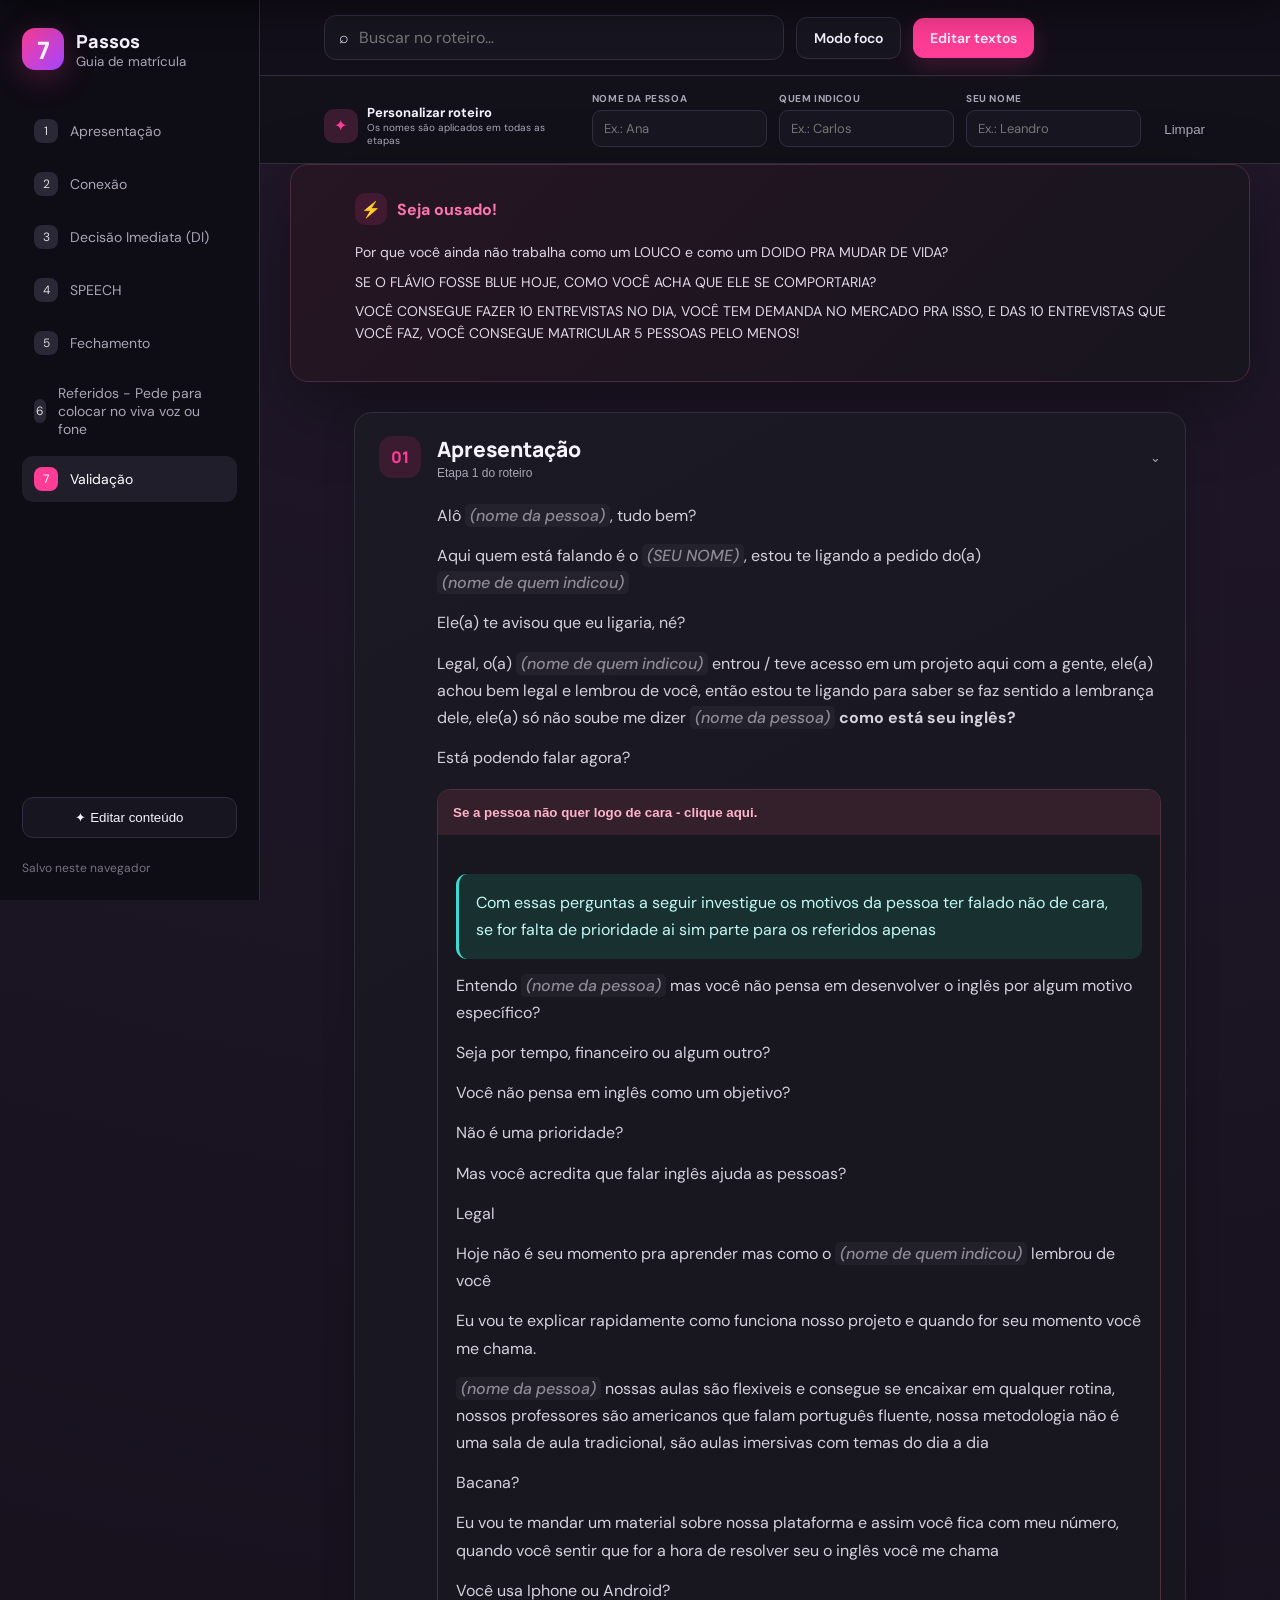
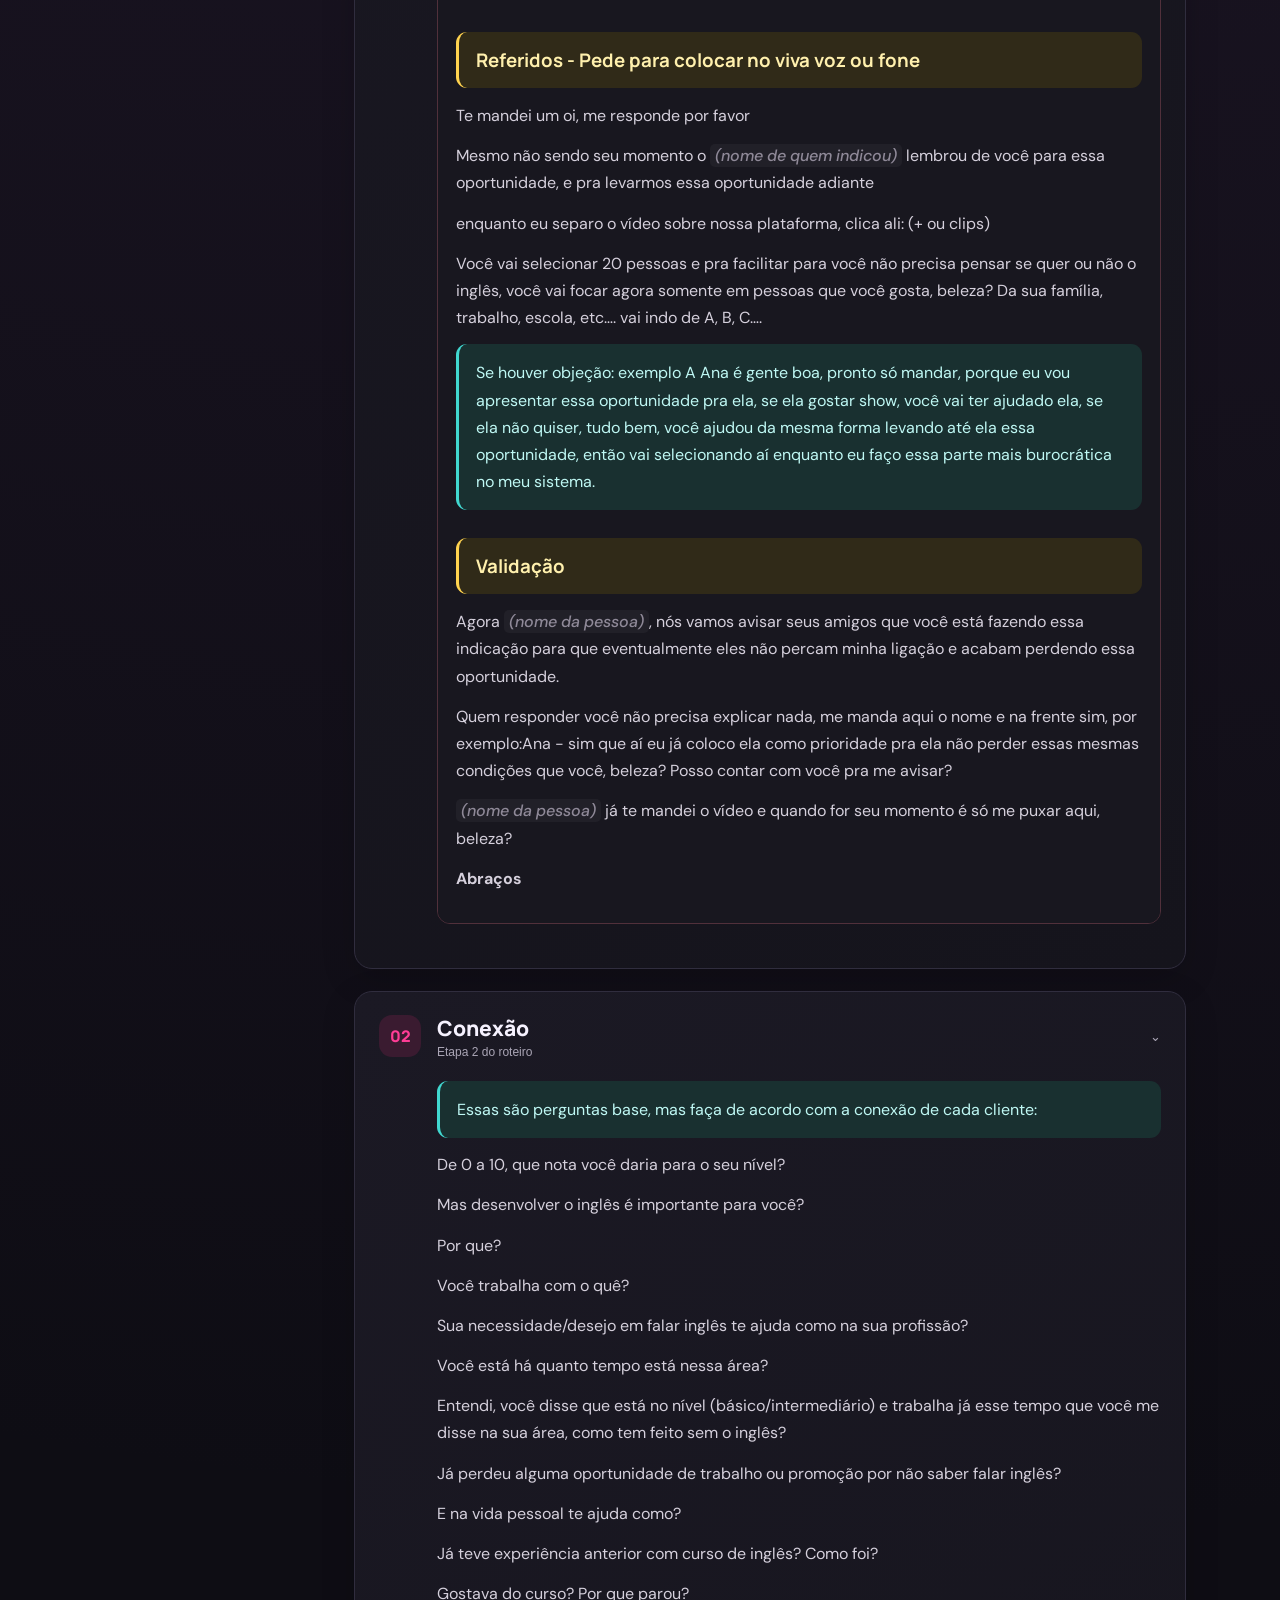
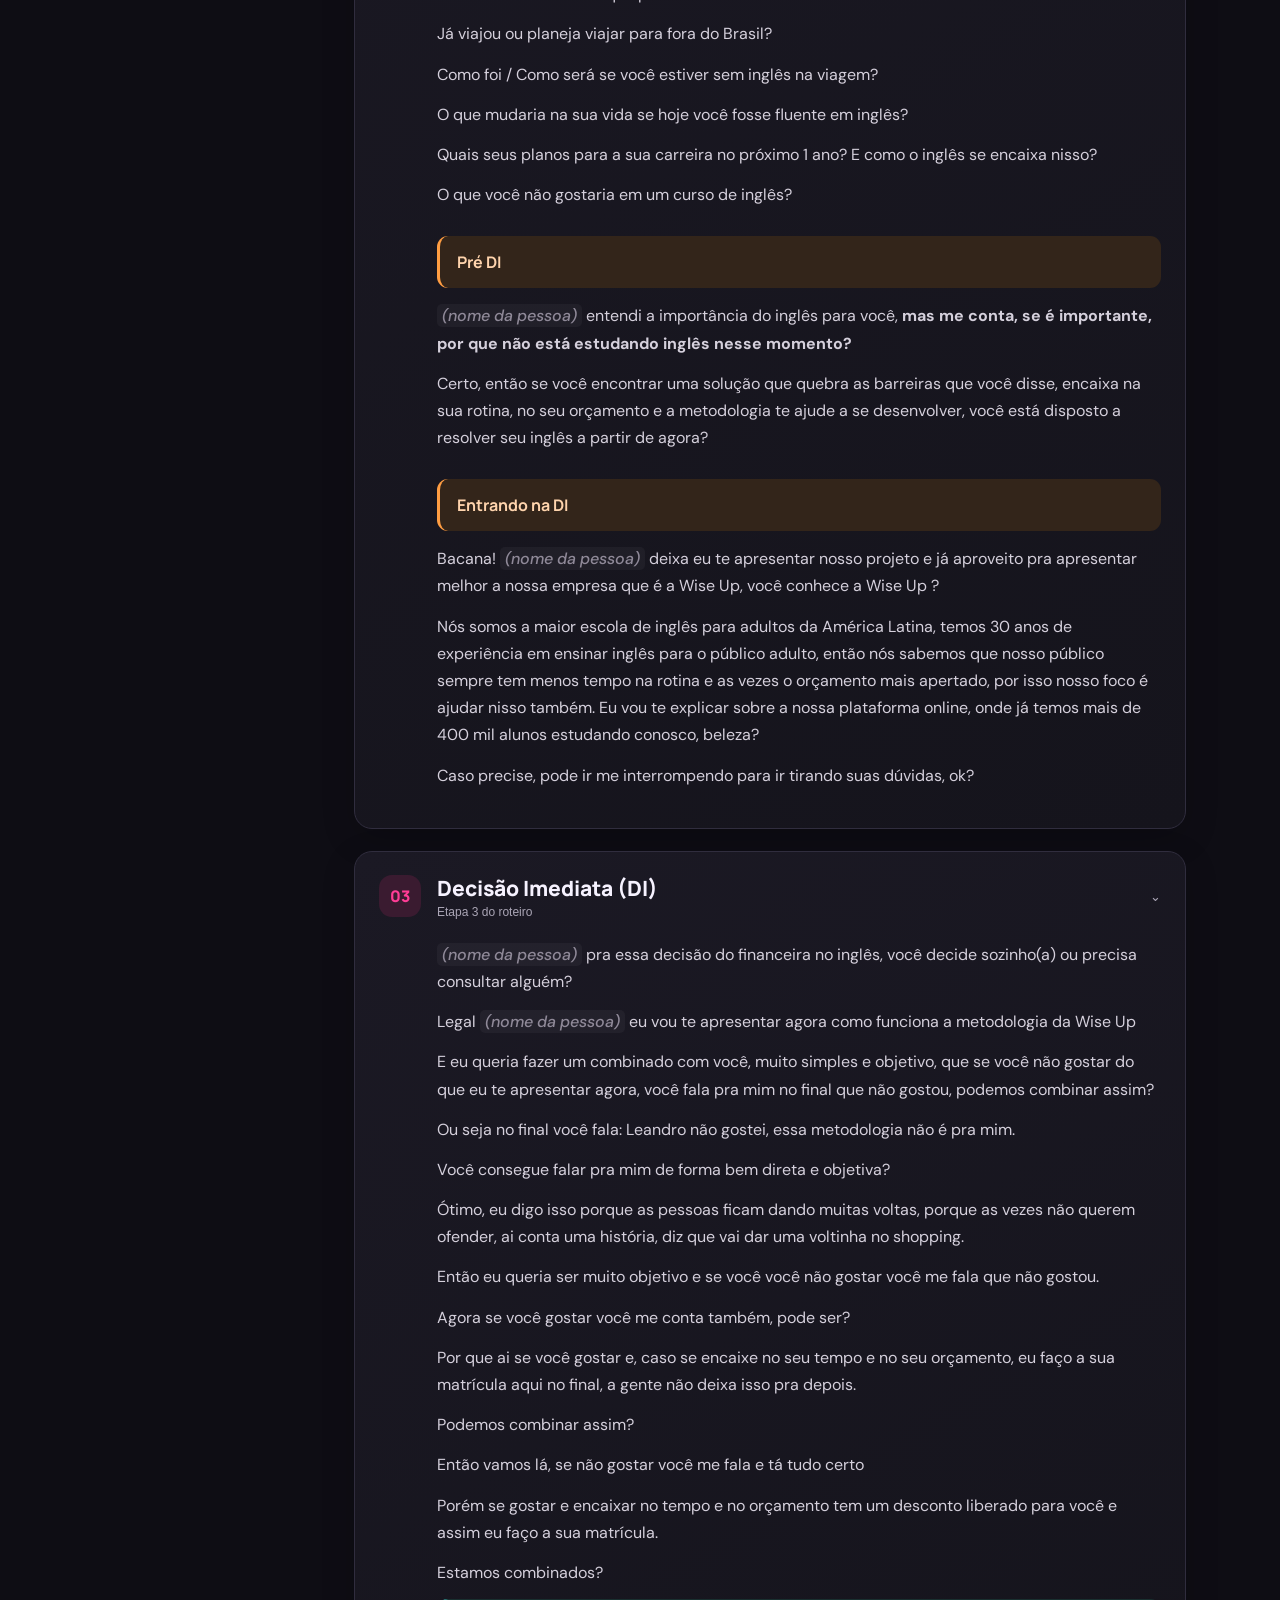
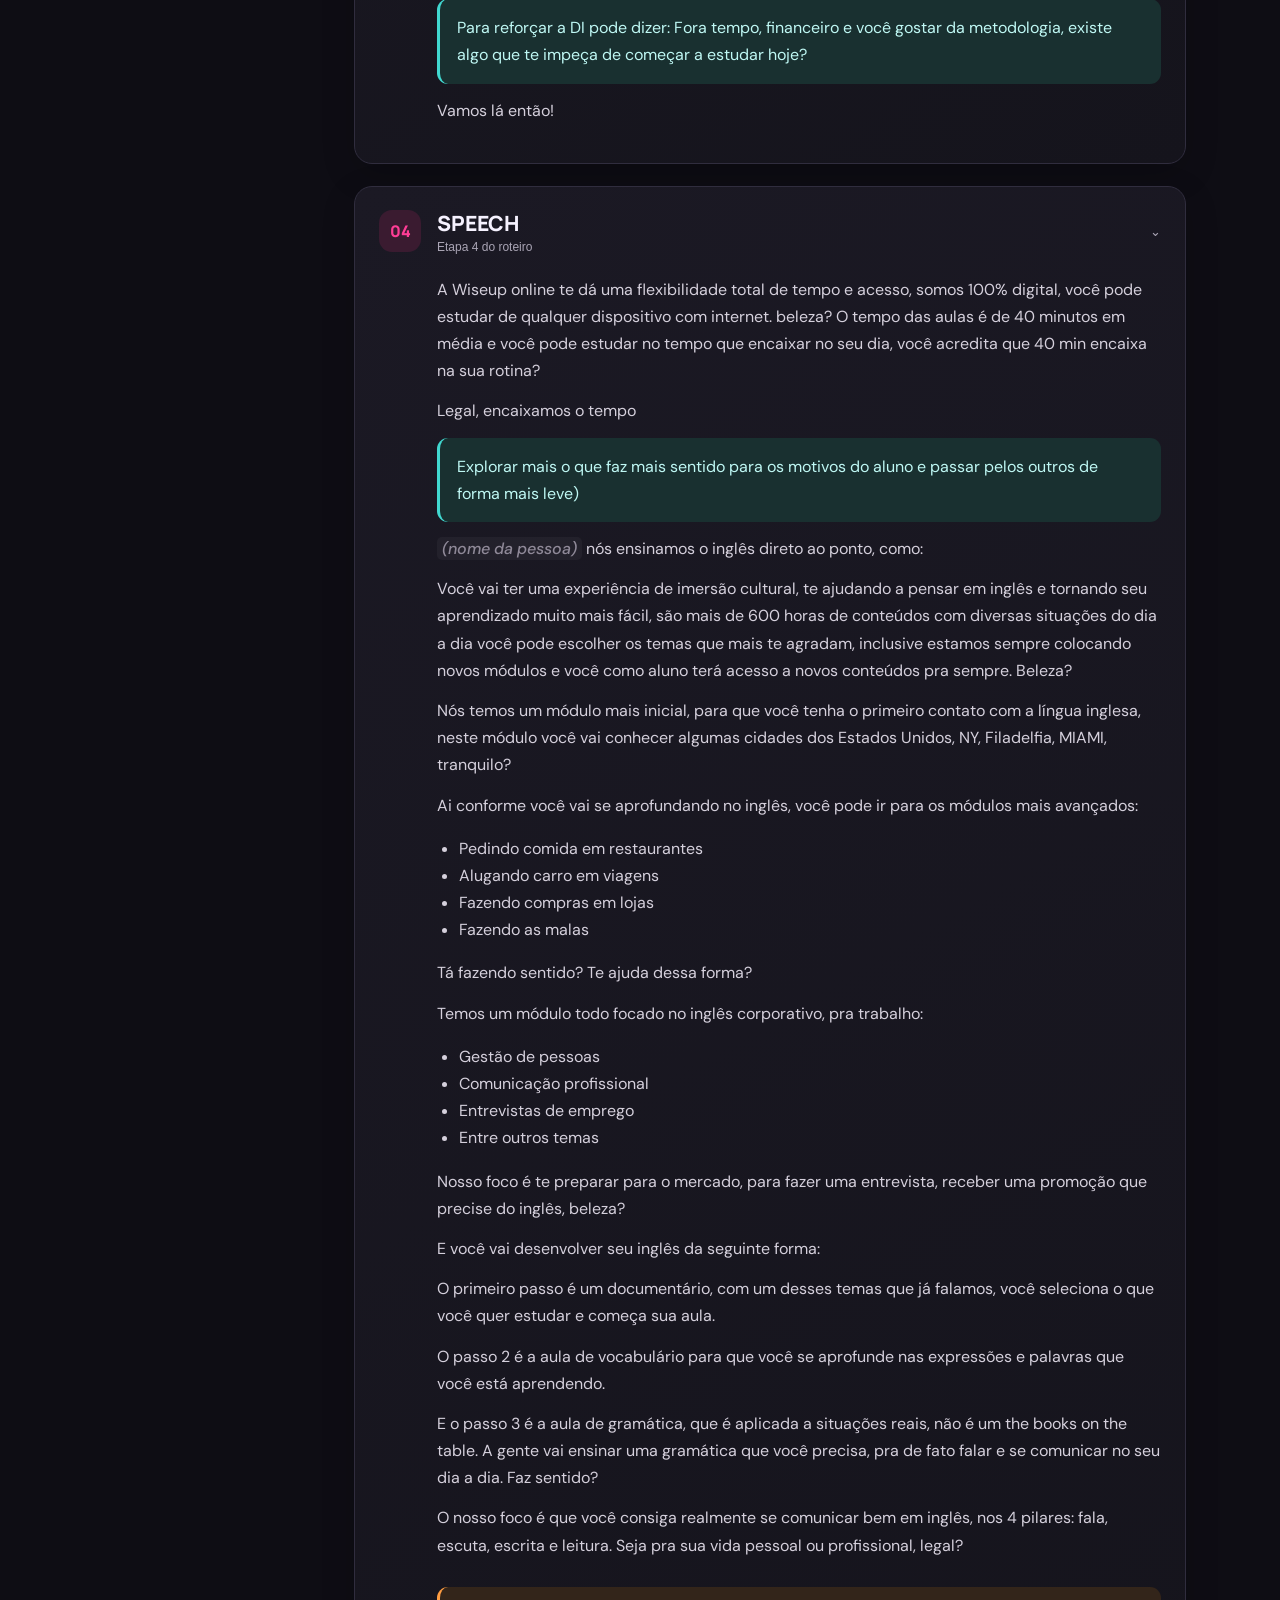
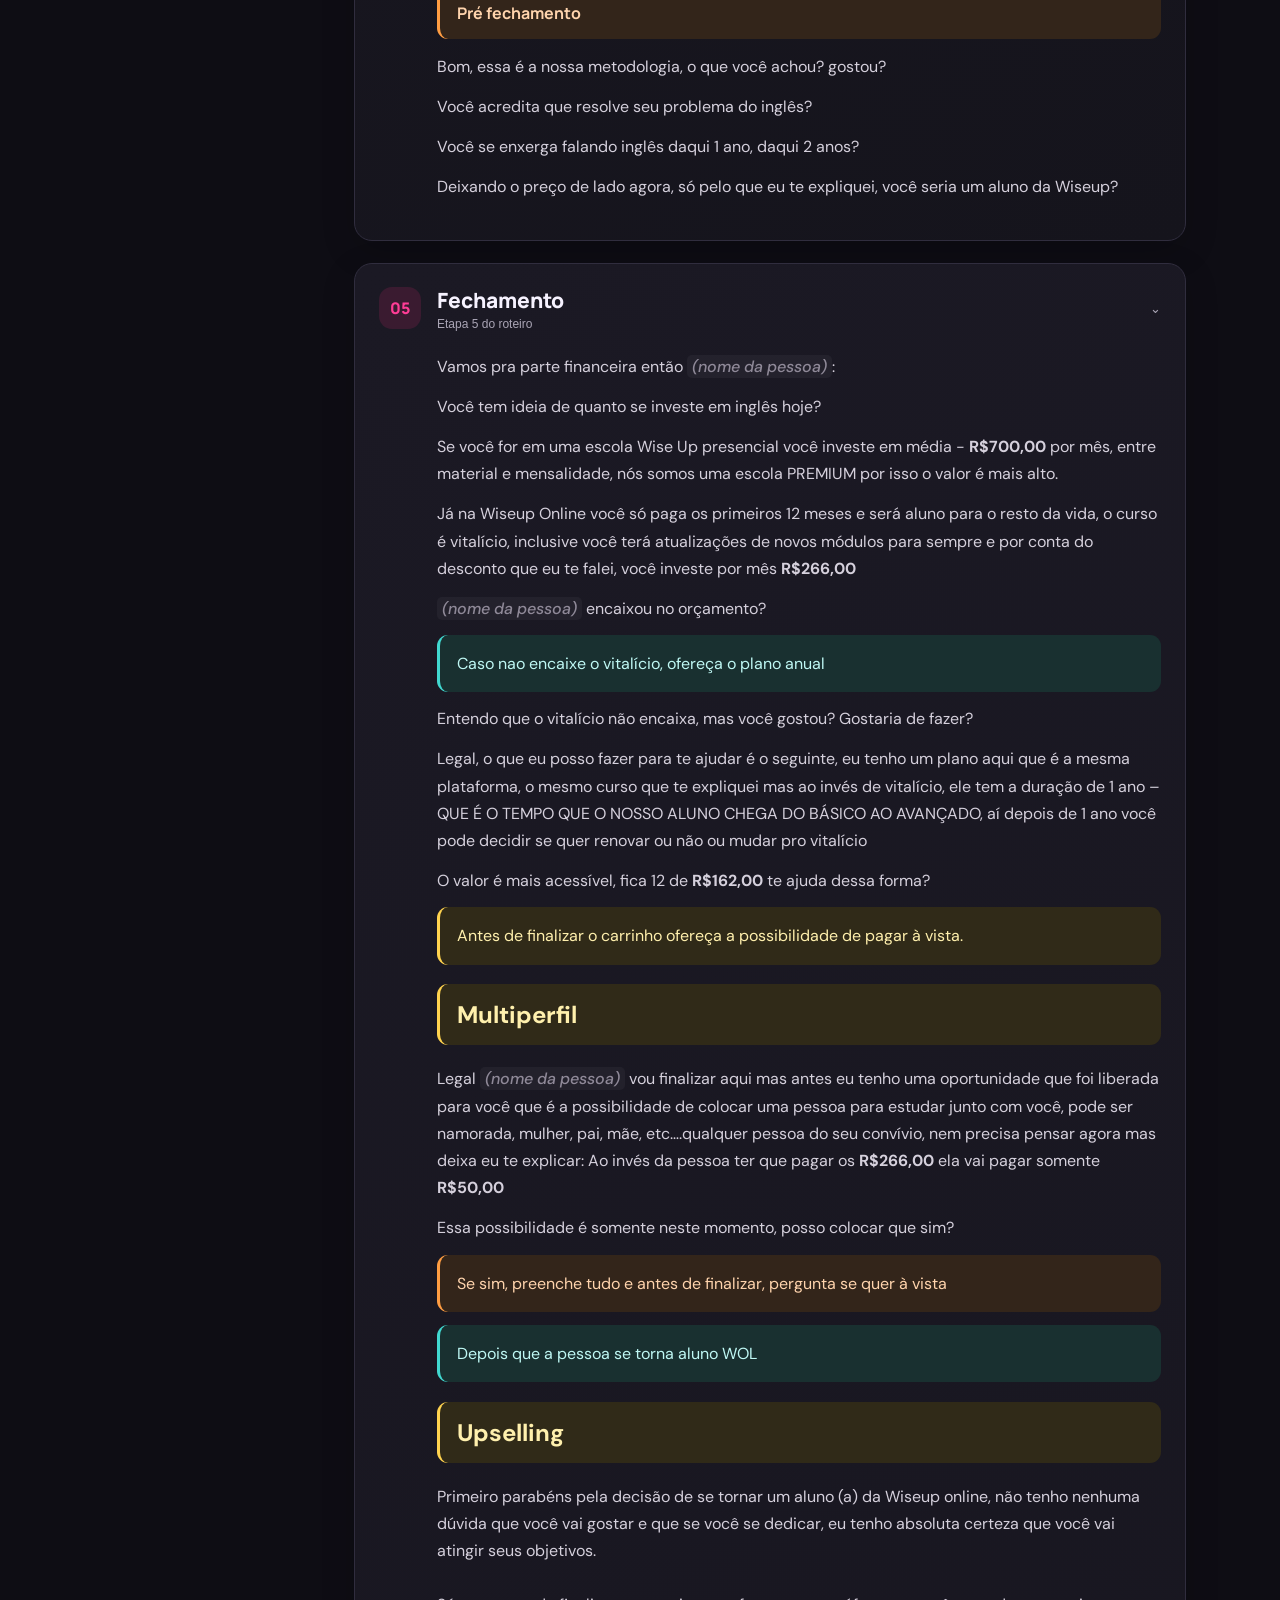
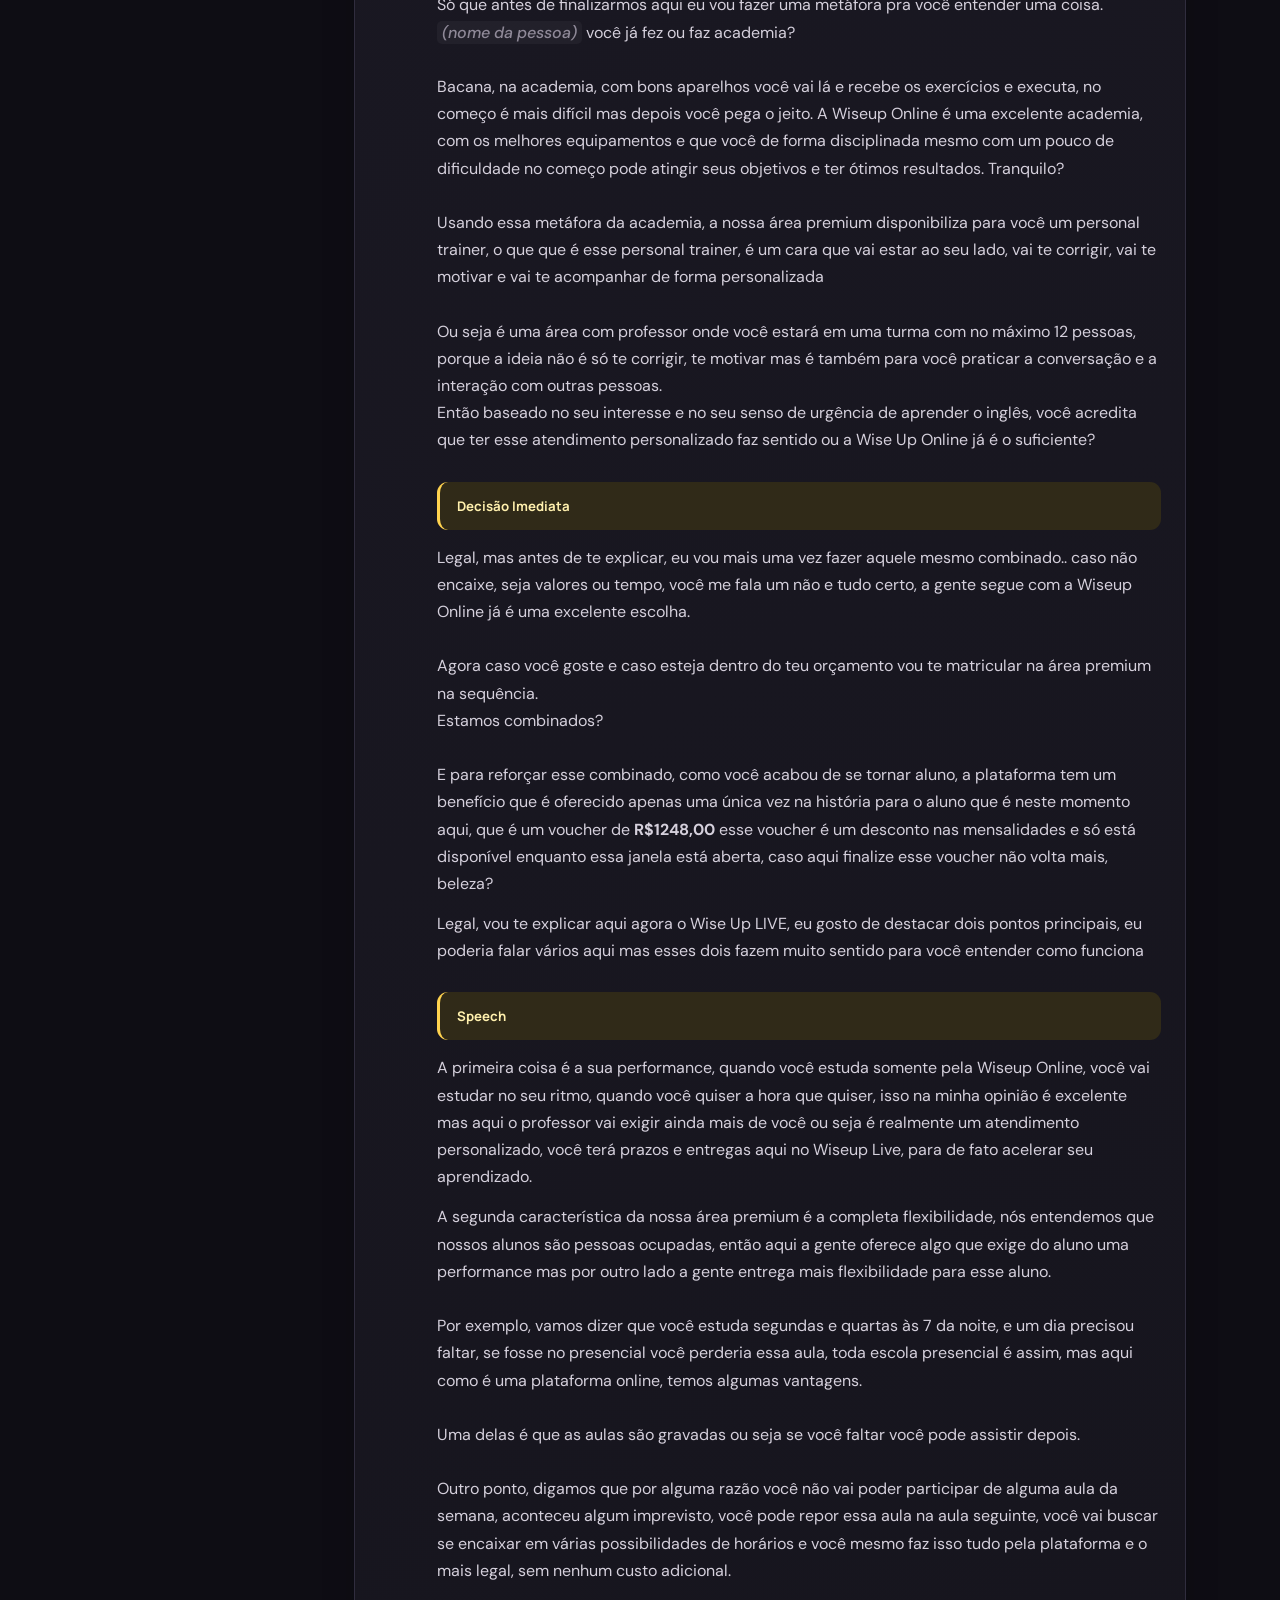
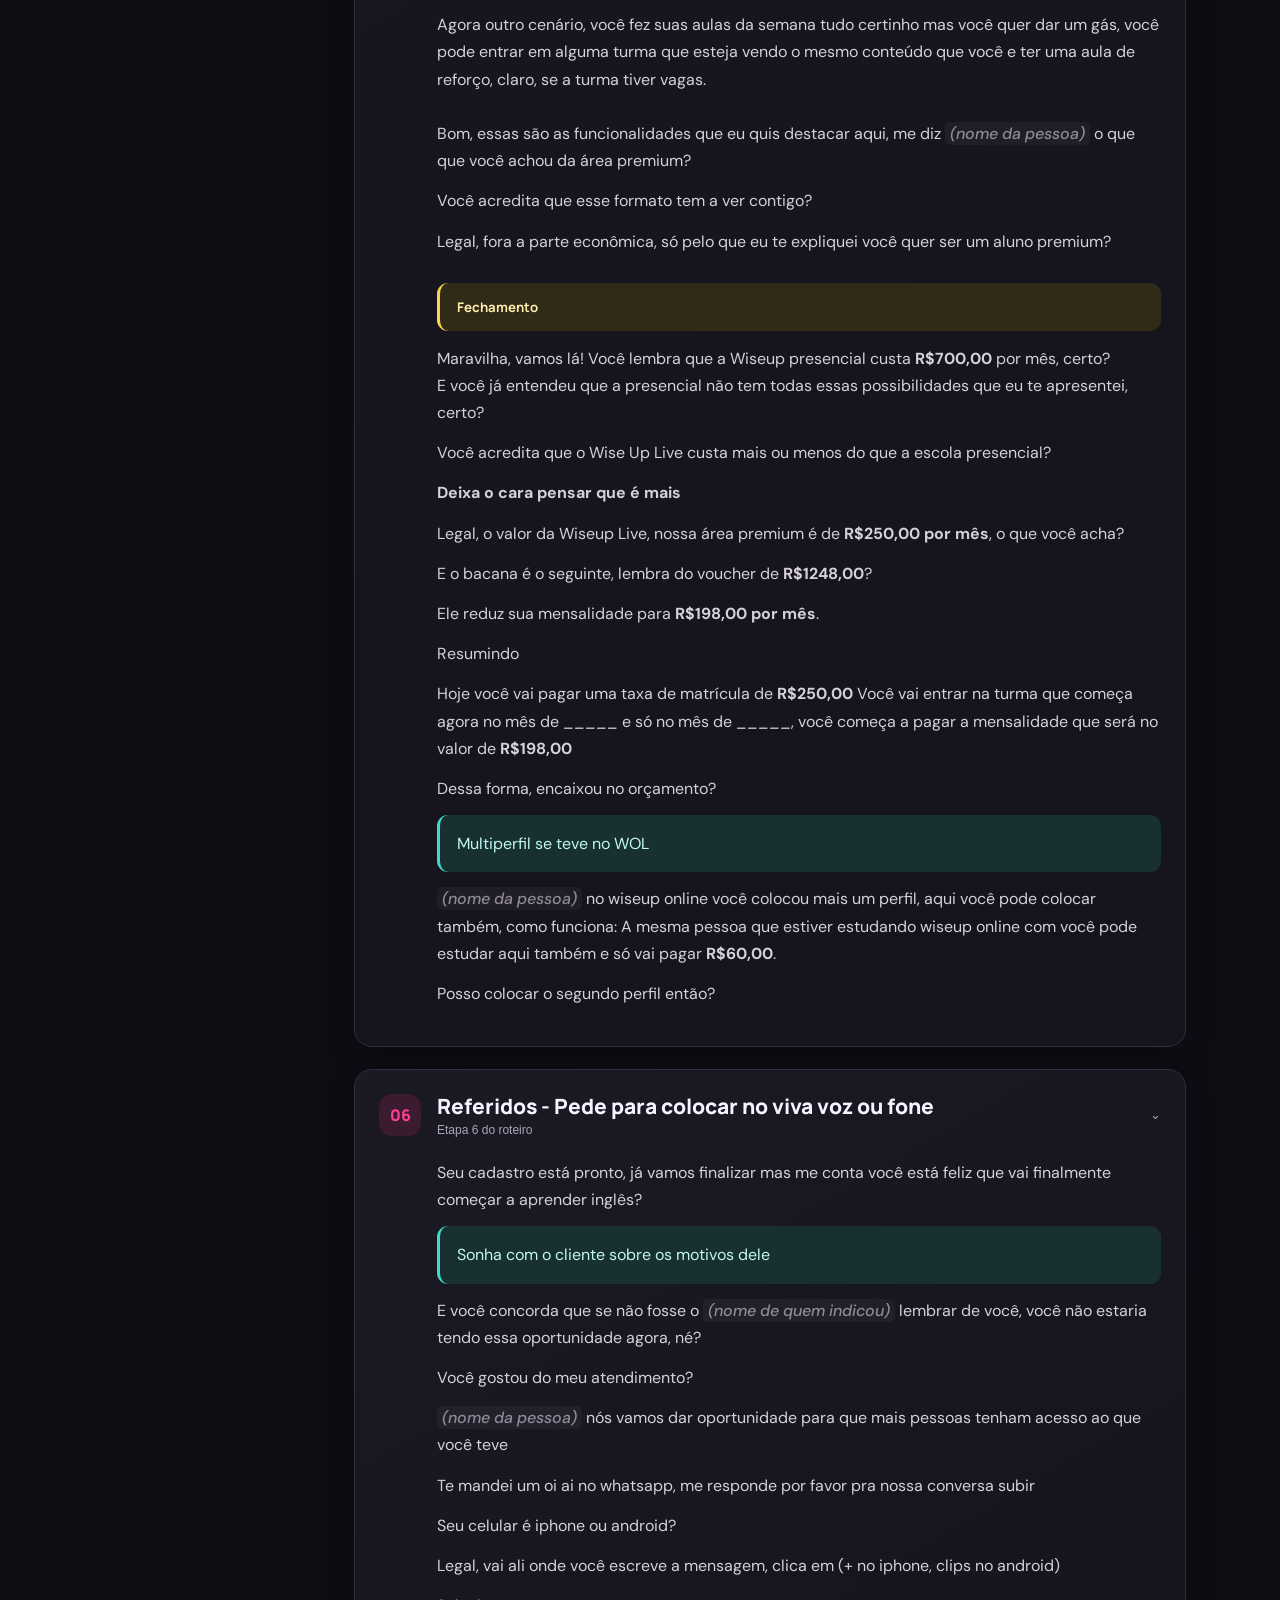
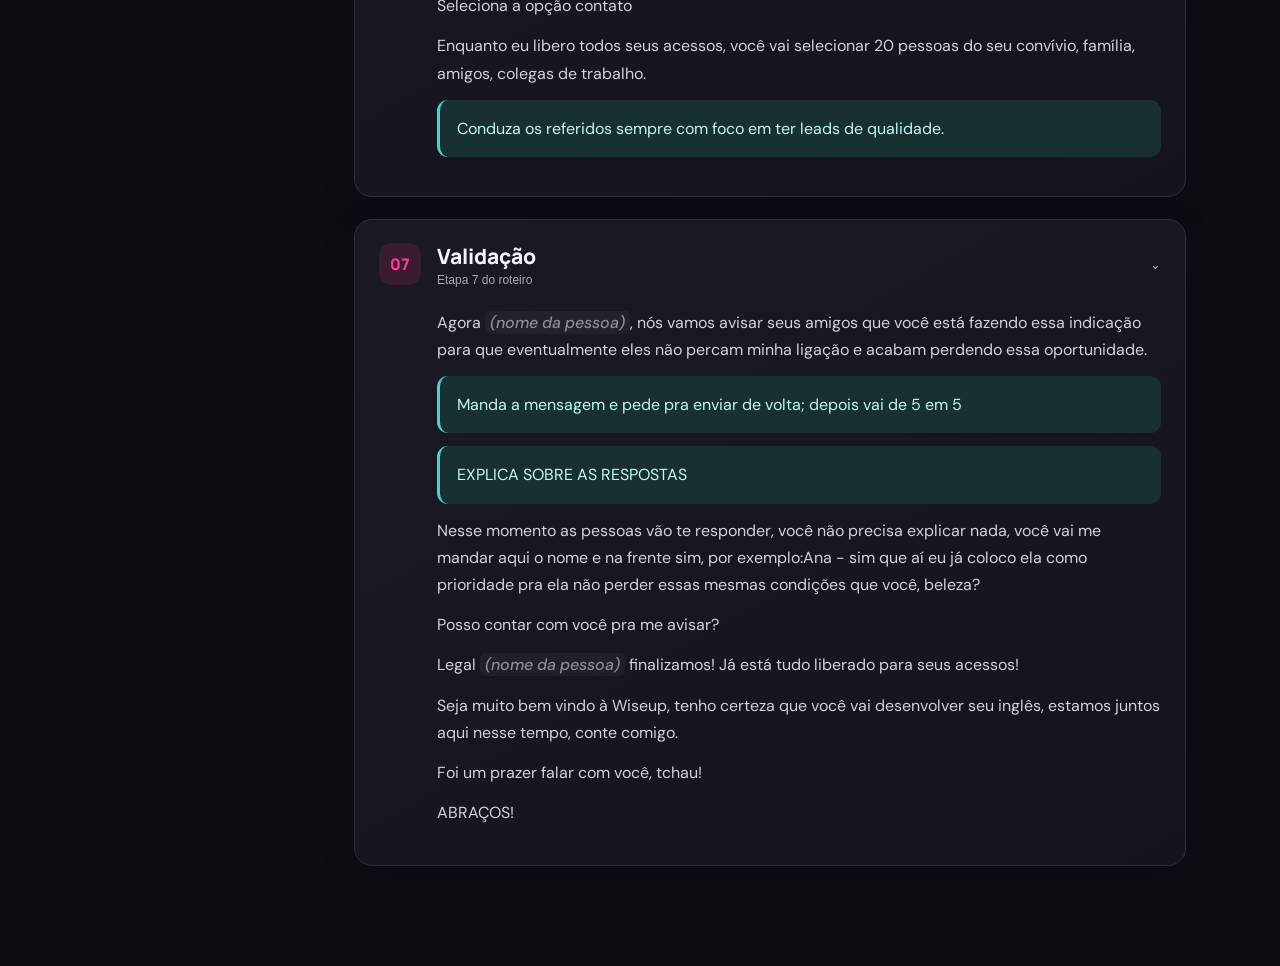
==== index.html @ 453386dc "Publica site 7 Passos da Matricula" ====
<!doctype html>
<html lang="pt-BR">
<head>
  <meta charset="utf-8">
  <meta name="viewport" content="width=device-width,initial-scale=1">
  <meta name="theme-color" content="#15131d">
  <title>7 Passos da Matrícula</title>
  <meta name="description" content="Roteiro interativo e editável dos 7 passos da matrícula.">
  <link rel="preconnect" href="https://fonts.googleapis.com">
  <link rel="preconnect" href="https://fonts.gstatic.com" crossorigin>
  <link href="https://fonts.googleapis.com/css2?family=DM+Sans:wght@400;500;600;700&family=Manrope:wght@700;800&display=swap" rel="stylesheet">
  <link rel="stylesheet" href="styles.css?v=7">
</head>
<body>
  <div class="app-shell">
    <aside class="sidebar" id="sidebar">
      <div class="brand"><span class="brand-mark">7</span><div><strong>Passos</strong><small>Guia de matrícula</small></div></div>
      <nav id="stepNav" aria-label="Etapas do roteiro"></nav>
      <button class="sidebar-edit" id="editToggleSide" type="button">✦ Editar conteúdo</button>
      <p class="save-status" id="saveStatus">Conteúdo original</p>
    </aside>

    <main>
      <header class="topbar">
        <button class="icon-button menu-button" id="menuToggle" aria-label="Abrir menu">☰</button>
        <div class="search-wrap"><span>⌕</span><input id="search" type="search" placeholder="Buscar no roteiro…" aria-label="Buscar no roteiro"></div>
        <button class="button ghost" id="focusToggle" type="button">Modo foco</button>
        <button class="button primary" id="editToggle" type="button">Editar textos</button>
      </header>

      <section class="variable-bar" aria-label="Variáveis do roteiro">
        <div class="variable-bar-title"><span>✦</span><div><strong>Personalizar roteiro</strong><small>Os nomes são aplicados em todas as etapas</small></div></div>
        <label><span>Nome da pessoa</span><input id="personName" type="text" placeholder="Ex.: Ana"></label>
        <label><span>Quem indicou</span><input id="referrerName" type="text" placeholder="Ex.: Carlos"></label>
        <label><span>Seu nome</span><input id="sellerName" type="text" placeholder="Ex.: Leandro"></label>
        <button class="clear-variables" id="clearVariables" type="button">Limpar</button>
      </section>

      <section class="motivation" aria-label="Lembretes importantes">
        <div class="motivation-title"><span>⚡</span><strong data-editable>Seja ousado!</strong></div>
        <div id="motivationContent"></div>
      </section>

      <script type="text/plain" id="sourceSnapshot">[base64]/[base64]/[base64]/[base64]/[base64]/PC9wPgo8cD5TdWEgbmVjZXNzaWRhZGUvZGVzZWpvIGVtIGZhbGFyIGluZ2zDqnMgdGUgYWp1ZGEgY29tbyBuYSBzdWEgcHJvZmlzc8Ojbz88L3A+CjxwPlZvY8OqIGVzdMOhIGjDoSBxdWFudG8gdGVtcG8gZXN0w6EgbmVzc2Egw6FyZWE/[base64]/PC9wPgo8cD5Kw6EgcGVyZGV1IGFsZ3VtYSBvcG9ydHVuaWRhZGUgZGUgdHJhYmFsaG8gb3UgcHJvbW/Dp8OjbyBwb3IgbsOjbyBzYWJlciBmYWxhciBpbmdsw6pzPzwvcD4JCjxwPkUgbmEgdmlkYSBwZXNzb2FsIHRlIGFqdWRhIGNvbW8/PC9wPgo8cD5Kw6EgdGV2ZSBleHBlcmnDqm5jaWEgYW50ZXJpb3IgY29tIGN1cnNvIGRlIGluZ2zDqnM/[base64]/PC9wPgo8cD5RdWFpcyBzZXVzIHBsYW5vcyBwYXJhIGEgc3VhIGNhcnJlaXJhIG5vIHByw7N4aW1vIDEgYW5vPyBFIGNvbW8gbyBpbmdsw6pzIHNlIGVuY2FpeGEgbmlzc28/PC9wPgo8cD5PIHF1ZSB2b2PDqiBuw6NvIGdvc3RhcmlhIGVtIHVtIGN1cnNvIGRlIGluZ2zDqnM/[base64]/[base64]/[base64]/[base64]/[base64]/[base64]/[base64]/Dp8OjbyBxdWUgcHJlY2lzZSBkbyBpbmdsw6pzLCBiZWxlemE/[base64]/[base64]/IGdvc3RvdT88L3A+CiAgPHA+Vm9jw6ogYWNyZWRpdGEgcXVlIHJlc29sdmUgc2V1IHByb2JsZW1hIGRvIGluZ2zDqnM/PC9wPgogIDxwPlZvY8OqIHNlIGVueGVyZ2EgZmFsYW5kbyBpbmdsw6pzIGRhcXVpIDEgYW5vLCBkYXF1aSAyIGFub3M/[base64]/[base64]/[base64]/[base64]/[base64]/[base64]/[base64]/[base64]/[base64]/[base64]/[base64]/[base64]/[base64]/[base64]/[base64]</script>
      <div class="loading" id="loading" hidden></div>
      <div class="content-list" id="content" aria-live="polite"></div>
      <p class="empty-state" id="emptyState" hidden>Nenhum trecho encontrado. Tente outra palavra.</p>
    </main>
  </div>

  <button class="focus-exit" id="focusExit" type="button" aria-label="Sair do modo foco">← Sair do modo foco <kbd>Esc</kbd></button>
  <div class="editor-toolbar" id="editor" aria-hidden="true">
    <div class="toolbar-brand"><strong>Editor visual</strong><small>Selecione qualquer texto</small></div>
    <div class="toolbar-group"><button type="button" data-command="undo">↶</button><button type="button" data-command="redo">↷</button></div>
    <div class="toolbar-group">
      <select id="blockFormat"><option value="p">Parágrafo</option><option value="h2">Título</option><option value="h3">Subtítulo</option><option value="blockquote">Destaque</option></select>
      <button type="button" data-command="bold"><b>B</b></button><button type="button" data-command="italic"><i>I</i></button><button type="button" data-command="underline"><u>U</u></button>
      <button type="button" data-command="insertUnorderedList">• Lista</button><button type="button" data-command="insertOrderedList">1. Lista</button>
      <label class="color-control">A<input type="color" id="textColor" value="#ff3d96"></label>
    </div>
    <div class="toolbar-group"><button type="button" id="addParagraph">＋ Parágrafo</button><button type="button" id="deleteBlock">Excluir bloco</button></div>
    <div class="toolbar-spacer"></div>
    <button class="toolbar-link" id="exportContent" type="button">Backup</button>
    <label class="toolbar-link file-label">Importar<input type="file" id="importContent" accept="application/json"></label>
    <button class="toolbar-link danger" id="resetContent" type="button">Restaurar</button>
    <button class="button primary" id="finishEditing" type="button">Salvar e sair</button>
    <button class="icon-button" id="closeEditor" type="button">×</button>
  </div>

  <div class="toast" id="toast" role="status"></div>
  <script src="app.js?v=8"></script>
</body>
</html>
---- styles.css ----
:root{--bg:#0e0d14;--surface:#171620;--surface-2:#201e2b;--line:#302d3e;--text:#f6f2ff;--muted:#aaa5b5;--pink:#ff3d96;--pink-soft:#3a1b30;--cyan:#41d8d0;--yellow:#ffd34f;--orange:#ff9d42;--red:#ff5964;--shadow:0 24px 70px rgba(0,0,0,.35)}*{box-sizing:border-box}html{scroll-behavior:smooth}body{margin:0;background:radial-gradient(circle at 75% -20%,#30203c 0,transparent 38%),var(--bg);color:var(--text);font-family:"DM Sans",sans-serif}.app-shell{display:grid;grid-template-columns:260px 1fr;min-height:100vh}.sidebar{position:sticky;top:0;height:100vh;padding:28px 22px;border-right:1px solid var(--line);background:rgba(14,13,20,.92);backdrop-filter:blur(18px);z-index:20}.brand{display:flex;gap:12px;align-items:center;margin-bottom:38px}.brand-mark{display:grid;place-items:center;width:42px;height:42px;border-radius:13px;background:linear-gradient(135deg,var(--pink),#a145ff);font:800 24px Manrope;box-shadow:0 8px 30px #ff3d9640}.brand div{display:grid}.brand strong{font:800 18px Manrope}.brand small{color:var(--muted)}#stepNav{display:grid;gap:7px}#stepNav a{display:flex;align-items:center;gap:12px;padding:11px 12px;border-radius:11px;color:var(--muted);text-decoration:none;font-size:14px;transition:.2s}#stepNav a:hover,#stepNav a.active{color:#fff;background:var(--surface-2)}#stepNav span{display:grid;place-items:center;width:24px;height:24px;border-radius:8px;background:#2a2736;color:#ddd;font-size:12px}#stepNav a.active span{background:var(--pink);color:#fff}.sidebar-edit{position:absolute;bottom:62px;left:22px;width:calc(100% - 44px);padding:12px;border:1px solid var(--line);border-radius:11px;background:var(--surface);color:var(--text);cursor:pointer}.save-status{position:absolute;bottom:24px;margin:0;color:#777182;font-size:12px}.topbar{height:76px;display:flex;align-items:center;gap:12px;padding:0 clamp(22px,5vw,72px);border-bottom:1px solid var(--line);background:rgba(14,13,20,.68);backdrop-filter:blur(14px);position:sticky;top:0;z-index:10}.search-wrap{max-width:460px;flex:1;display:flex;align-items:center;gap:8px;padding:10px 14px;border:1px solid var(--line);border-radius:12px;background:var(--surface)}.search-wrap input,.panel-input{width:100%;border:0;outline:0;background:transparent;color:var(--text);font:inherit}.button,.icon-button{border:0;cursor:pointer;font:600 14px "DM Sans";color:var(--text)}.button{padding:11px 17px;border-radius:11px}.button.primary{background:var(--pink);box-shadow:0 8px 22px #ff3d9630}.button.ghost{background:var(--surface);border:1px solid var(--line)}.icon-button{display:grid;place-items:center;width:40px;height:40px;border-radius:11px;background:var(--surface);font-size:21px}.menu-button{display:none}.hero{display:grid;grid-template-columns:1fr 220px;align-items:center;gap:40px;max-width:1100px;margin:auto;padding:76px clamp(22px,5vw,72px) 50px}.eyebrow{color:var(--pink);font-size:11px;font-weight:800;letter-spacing:.17em}.hero h1{max-width:740px;margin:12px 0 18px;font:800 clamp(38px,5.5vw,68px)/1.04 Manrope;letter-spacing:-.05em}.hero h1 em{color:var(--pink);font-style:normal}.hero p{max-width:620px;color:var(--muted);font-size:17px;line-height:1.7}.hero-orbit{width:175px;height:175px;border:1px solid #563850;border-radius:50%;display:grid;place-items:center;position:relative}.hero-orbit:before,.hero-orbit:after{content:"";position:absolute;border-radius:50%}.hero-orbit:before{inset:20px;border:1px dashed #7f3e66}.hero-orbit:after{width:12px;height:12px;top:-6px;background:var(--pink);box-shadow:0 0 26px var(--pink)}.hero-orbit span{font:800 74px Manrope;color:var(--pink)}.motivation,.content-list{max-width:960px;margin:0 auto;padding-left:clamp(22px,5vw,72px);padding-right:clamp(22px,5vw,72px)}.motivation{padding-top:28px;padding-bottom:28px;border:1px solid #4d293c;border-radius:18px;background:linear-gradient(135deg,#261522,#17151e);box-shadow:var(--shadow)}.motivation-title{display:flex;align-items:center;gap:10px;margin-bottom:17px;color:#ff75ae}.motivation-title span{display:grid;place-items:center;width:32px;height:32px;background:#ff3d9622;border-radius:10px}.motivation p{margin:8px 0;color:#ded8e5;line-height:1.55;font-size:14px}.content-list{display:grid;gap:22px;margin-top:30px;padding-bottom:100px}.step-card{scroll-margin-top:100px;border:1px solid var(--line);border-radius:18px;background:linear-gradient(150deg,#1b1924,#15141c);overflow:hidden;box-shadow:0 10px 34px rgba(0,0,0,.16)}.step-header{width:100%;display:flex;align-items:center;gap:16px;padding:22px 24px;border:0;background:transparent;color:var(--text);text-align:left;cursor:pointer}.step-number{display:grid;place-items:center;flex:0 0 42px;height:42px;border-radius:13px;background:var(--pink-soft);color:var(--pink);font:800 16px Manrope}.step-header h2{margin:0;font:800 21px Manrope}.step-header small{display:block;margin-top:3px;color:var(--muted);font-size:12px;font-weight:400}.chevron{margin-left:auto;color:var(--muted);transition:.25s}.step-card.collapsed .chevron{transform:rotate(-90deg)}.step-body{padding:0 24px 26px 82px}.step-card.collapsed .step-body{display:none}.step-body p,.step-body li{color:#d5d0dc;line-height:1.7}.step-body p{margin:0 0 13px}.step-body ul{padding-left:22px}.step-body h3,.step-body h4,.step-body h5{margin:28px 0 14px;font-family:Manrope}.callout{padding:15px 17px!important;border-radius:11px;border-left:3px solid var(--cyan);background:#193030;color:#bff8f4!important}.callout.yellow{border-color:var(--yellow);background:#302a18;color:#fff0ad!important}.callout.orange{border-color:var(--orange);background:#33251a;color:#ffd4ad!important}.callout.red{border-color:var(--red);background:#351c22;color:#ffc1c5!important}.sub-collapse{margin:18px 0;border:1px solid #51303b;border-radius:13px;overflow:hidden}.sub-collapse>button{width:100%;padding:15px;border:0;text-align:left;background:#34202a;color:#ffb2c9;font-weight:700;cursor:pointer}.sub-collapse-content{padding:18px;background:#18171f}.loading{display:grid;place-items:center;padding:70px;color:var(--muted)}.loading span{width:32px;height:32px;border:3px solid var(--line);border-top-color:var(--pink);border-radius:50%;animation:spin .8s linear infinite}@keyframes spin{to{transform:rotate(360deg)}}.editor{position:fixed;z-index:51;right:0;top:0;width:min(420px,100%);height:100vh;padding:28px;background:#171620;border-left:1px solid var(--line);box-shadow:var(--shadow);transform:translateX(105%);transition:.28s;overflow:auto}.editor.open{transform:none}.editor-head{display:flex;justify-content:space-between;align-items:flex-start}.editor h2{margin:6px 0 0;font:800 26px Manrope}.editor>p{color:var(--muted);line-height:1.6}.editor-tip{display:grid;gap:4px;margin:25px 0;padding:16px;background:var(--pink-soft);border-radius:13px}.editor-tip span{color:#c9a9ba;font-size:13px}.field-label{display:block;margin-bottom:7px;font-size:12px;color:var(--muted)}.panel-input{padding:13px 14px;border:1px solid var(--line);border-radius:11px;background:#0f0e15}.panel-actions{display:grid;gap:10px;margin-top:24px}.wide{width:100%;text-align:center}.file-label input{display:none}.text-button{padding:12px;border:0;background:transparent;color:#ff8b94;cursor:pointer}.overlay{position:fixed;z-index:50;inset:0;background:#05040a99;opacity:0;visibility:hidden;transition:.25s}.overlay.open{opacity:1;visibility:visible}.editing [data-editable]{outline:1px dashed transparent;border-radius:4px;transition:.15s}.editing [data-editable]:hover,.editing [data-editable]:focus{outline-color:var(--pink);background:#ff3d9610}.editing [data-editable]:focus{outline-style:solid}.toast{position:fixed;z-index:70;left:50%;bottom:28px;transform:translate(-50%,30px);padding:12px 18px;border:1px solid var(--line);border-radius:12px;background:#252230;color:#fff;opacity:0;transition:.25s}.toast.show{opacity:1;transform:translate(-50%,0)}.empty-state{text-align:center;padding:70px;color:var(--muted)}body.focus .sidebar,body.focus .topbar,body.focus .hero,body.focus .motivation{display:none}body.focus .app-shell{display:block}body.focus .content-list{margin-top:45px}.search-hit{background:#8c5d00;border-radius:3px;color:#fff}
@media(max-width:850px){.app-shell{display:block}.sidebar{position:fixed;left:0;transform:translateX(-105%);transition:.25s;width:270px}.sidebar.open{transform:none}.menu-button{display:grid}.hero{grid-template-columns:1fr}.hero-orbit{display:none}.topbar{padding:0 18px}.step-body{padding:0 18px 22px}.step-header{padding:18px}.button.ghost{display:none}}
@media(max-width:540px){.topbar .primary{font-size:0}.topbar .primary:after{content:"Editar";font-size:14px}.hero{padding-top:50px}.hero h1{font-size:39px}.motivation,.content-list{margin-left:14px;margin-right:14px;padding-left:18px;padding-right:18px}.content-list{padding-left:0;padding-right:0}.step-header small{display:none}}

/* Editor visual de página inteira */
.editor-toolbar{position:fixed;z-index:60;top:0;left:0;right:0;min-height:76px;padding:10px 18px;display:flex;align-items:center;gap:10px;background:#171620f5;border-bottom:1px solid var(--line);box-shadow:0 12px 40px #0008;transform:translateY(-110%);transition:.25s;overflow-x:auto}.editor-toolbar.open{transform:none}.toolbar-brand{display:grid;min-width:130px}.toolbar-brand small{color:var(--muted);font-size:10px}.toolbar-group{display:flex;align-items:center;padding:4px;border:1px solid var(--line);border-radius:10px}.toolbar-group button,.toolbar-group select,.color-control{height:34px;padding:0 10px;border:0;border-radius:7px;background:transparent;color:var(--text);font:500 13px "DM Sans";cursor:pointer;white-space:nowrap}.toolbar-group button:hover,.toolbar-group select:hover{background:#302d3e}.toolbar-group select option{background:#201e2b}.toolbar-spacer{flex:1}.toolbar-link{border:0;background:transparent;color:var(--muted);cursor:pointer}.toolbar-link.danger{color:#ff8b94}.color-control{display:flex;align-items:center;gap:4px;font-weight:800}.color-control input{width:20px;height:20px;padding:0;border:0;background:none}.editing{padding-top:76px}.editing .topbar{top:76px}.editing [data-editable]{outline:1px dashed #66556b;border-radius:5px;cursor:text;min-height:1em}.editing [data-editable]:hover,.editing [data-editable]:focus{outline-color:var(--pink);background:#ff3d9610;box-shadow:0 0 0 4px #ff3d9610}.editing .step-header{cursor:default}.editing .step-card.collapsed .step-body{display:block}.editing .editor-toolbar{width:100%;height:auto;padding:10px 18px;overflow-x:auto;background:#171620f5;transform:none}.editing .editor-toolbar>p,.editing .editor-head,.editing .editor-tip,.editing .panel-actions,.editing .field-label,.editing .panel-input{display:none}
@media(max-width:900px){.toolbar-brand{display:none}.editor-toolbar{align-items:flex-start;flex-wrap:wrap}.editing{padding-top:132px}.editing .topbar{top:132px}.toolbar-spacer{display:none}}
.loading[hidden]{display:none!important}
.focus-exit{display:none;position:fixed;z-index:45;top:18px;right:22px;padding:10px 13px;border:1px solid var(--line);border-radius:11px;background:#201e2be8;color:var(--text);font:600 13px "DM Sans";box-shadow:0 10px 30px #0008;backdrop-filter:blur(10px);cursor:pointer}.focus-exit kbd{margin-left:8px;padding:2px 6px;border:1px solid #4d495d;border-radius:5px;background:#121119;color:var(--muted);font:11px "DM Sans"}body.focus .focus-exit{display:block}
.variable-bar{display:flex;align-items:end;gap:12px;padding:16px clamp(22px,5vw,72px);border-bottom:1px solid var(--line);background:#121119}.variable-bar-title{display:flex;align-items:center;gap:9px;margin-right:auto;min-width:185px}.variable-bar-title>span{display:grid;place-items:center;width:34px;height:34px;border-radius:10px;background:var(--pink-soft);color:var(--pink)}.variable-bar-title div{display:grid}.variable-bar-title strong{font-size:13px}.variable-bar-title small{color:var(--muted);font-size:10px}.variable-bar label{display:grid;gap:5px;min-width:150px}.variable-bar label span{color:var(--muted);font-size:10px;font-weight:700;text-transform:uppercase;letter-spacing:.06em}.variable-bar input{width:100%;padding:9px 11px;border:1px solid var(--line);border-radius:9px;outline:none;background:var(--surface);color:var(--text);font:13px "DM Sans"}.variable-bar input:focus{border-color:var(--pink);box-shadow:0 0 0 3px #ff3d9615}.clear-variables{height:36px;padding:0 11px;border:0;background:transparent;color:var(--muted);cursor:pointer}.variable-value{padding:1px 5px;border-radius:5px;background:#ff3d9622;color:#ff86b8;font-weight:700;white-space:nowrap}.variable-value.empty{background:#ffffff0a;color:#8f8998;font-weight:500;font-style:italic}body.focus .variable-bar{display:none}
@media(max-width:1000px){.variable-bar{align-items:stretch;flex-wrap:wrap}.variable-bar-title{width:100%}.variable-bar label{flex:1;min-width:140px}}
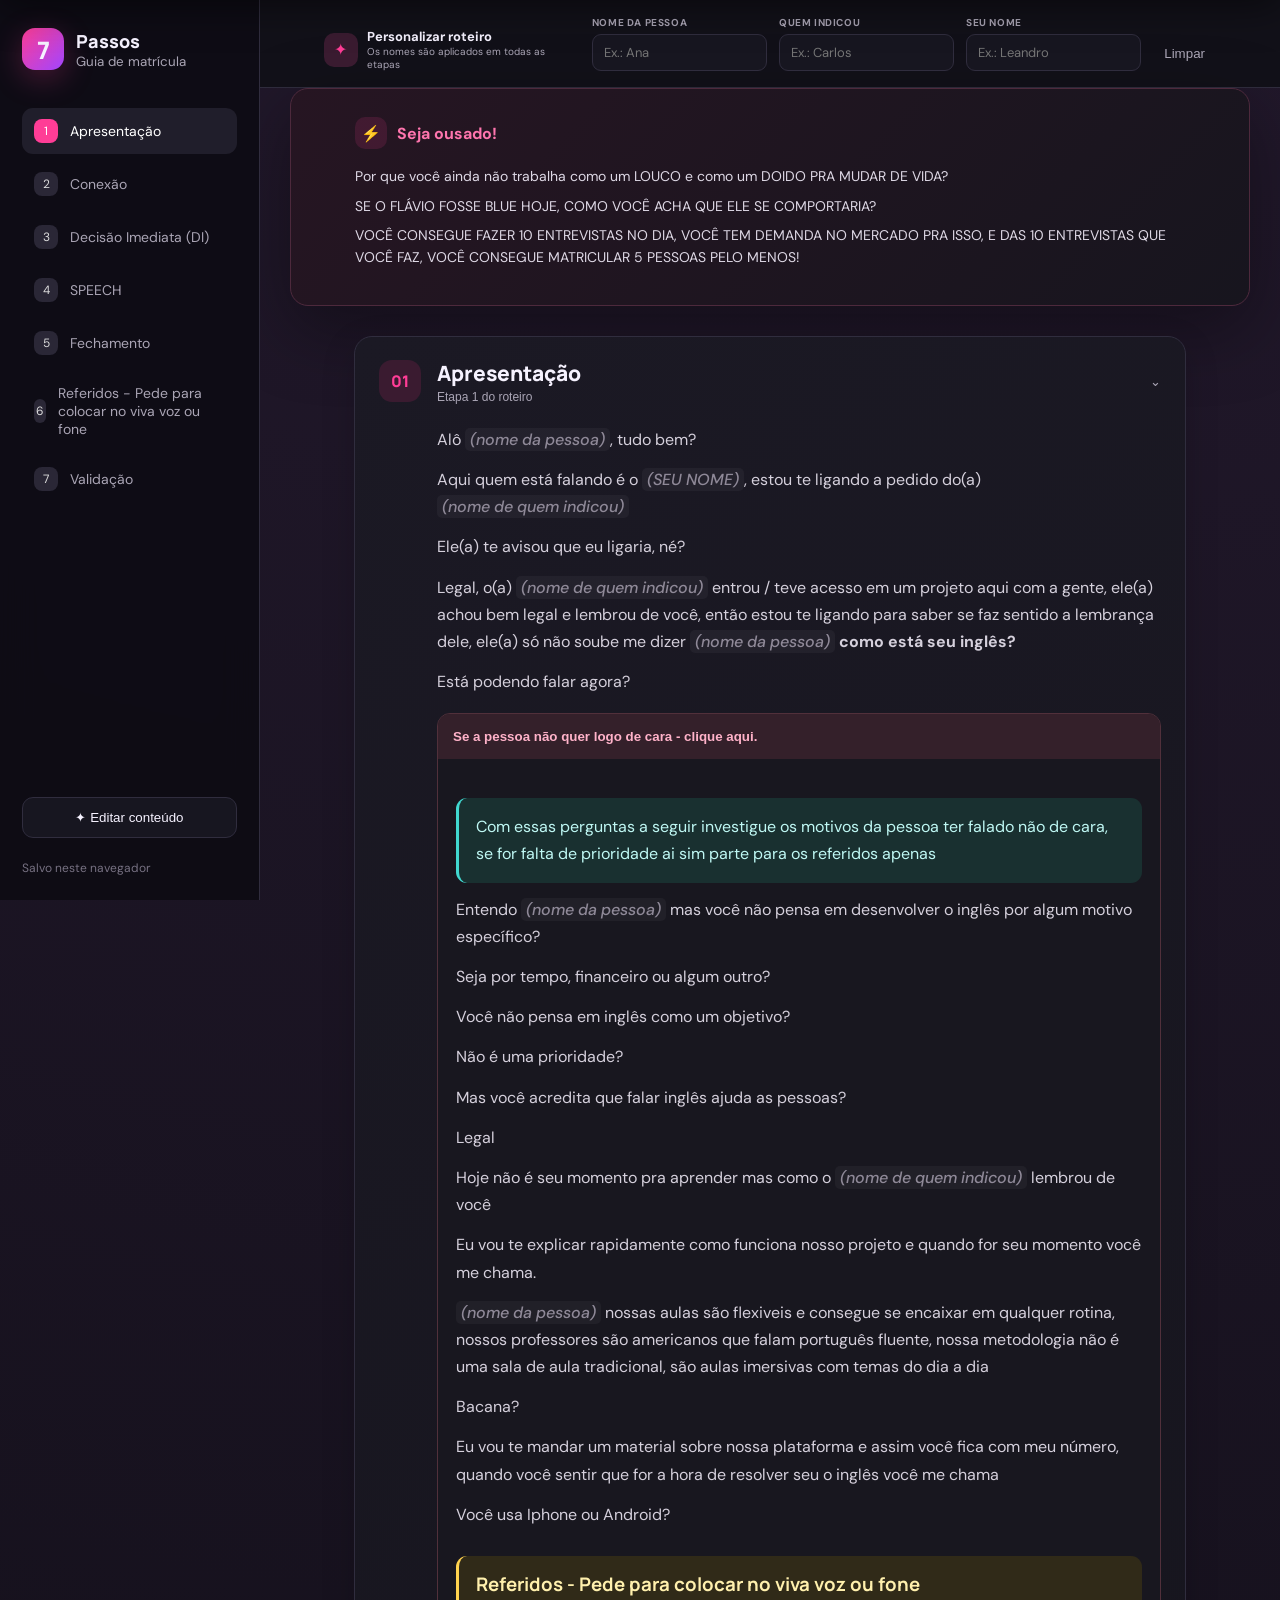
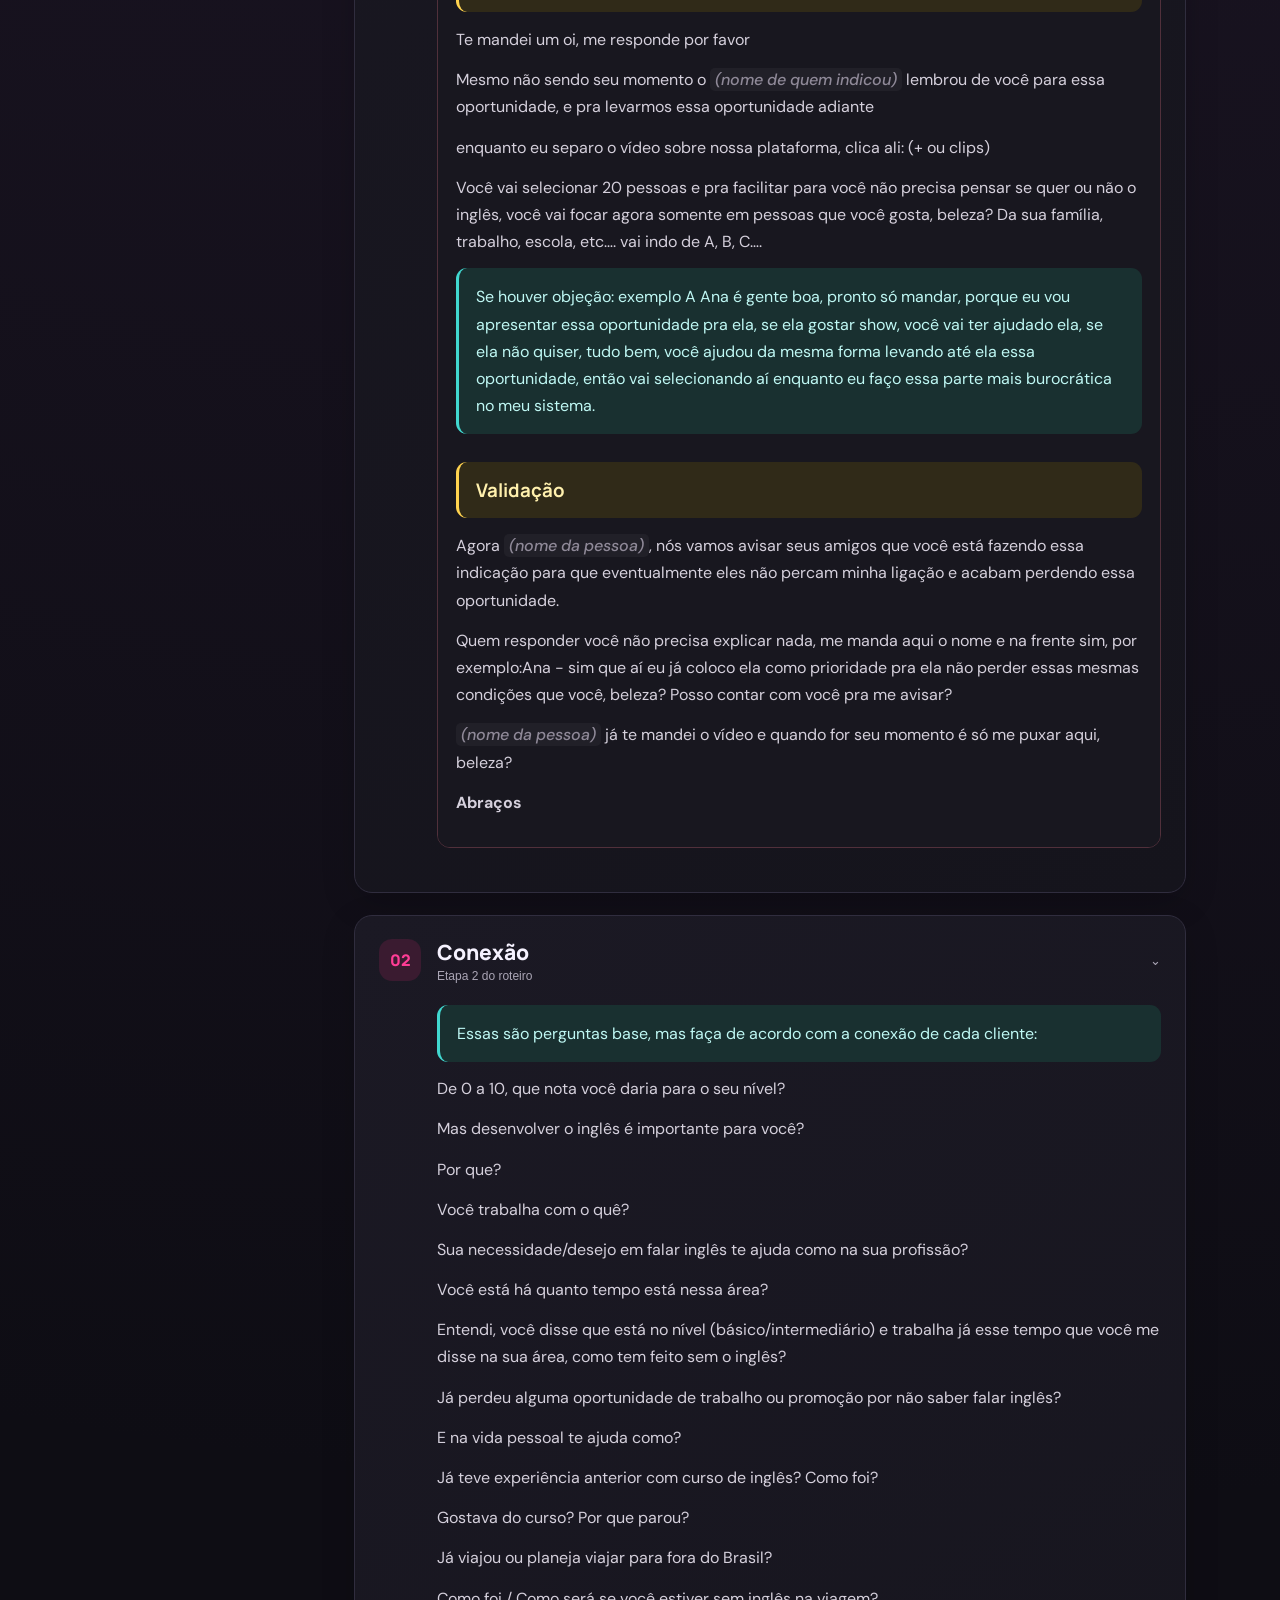
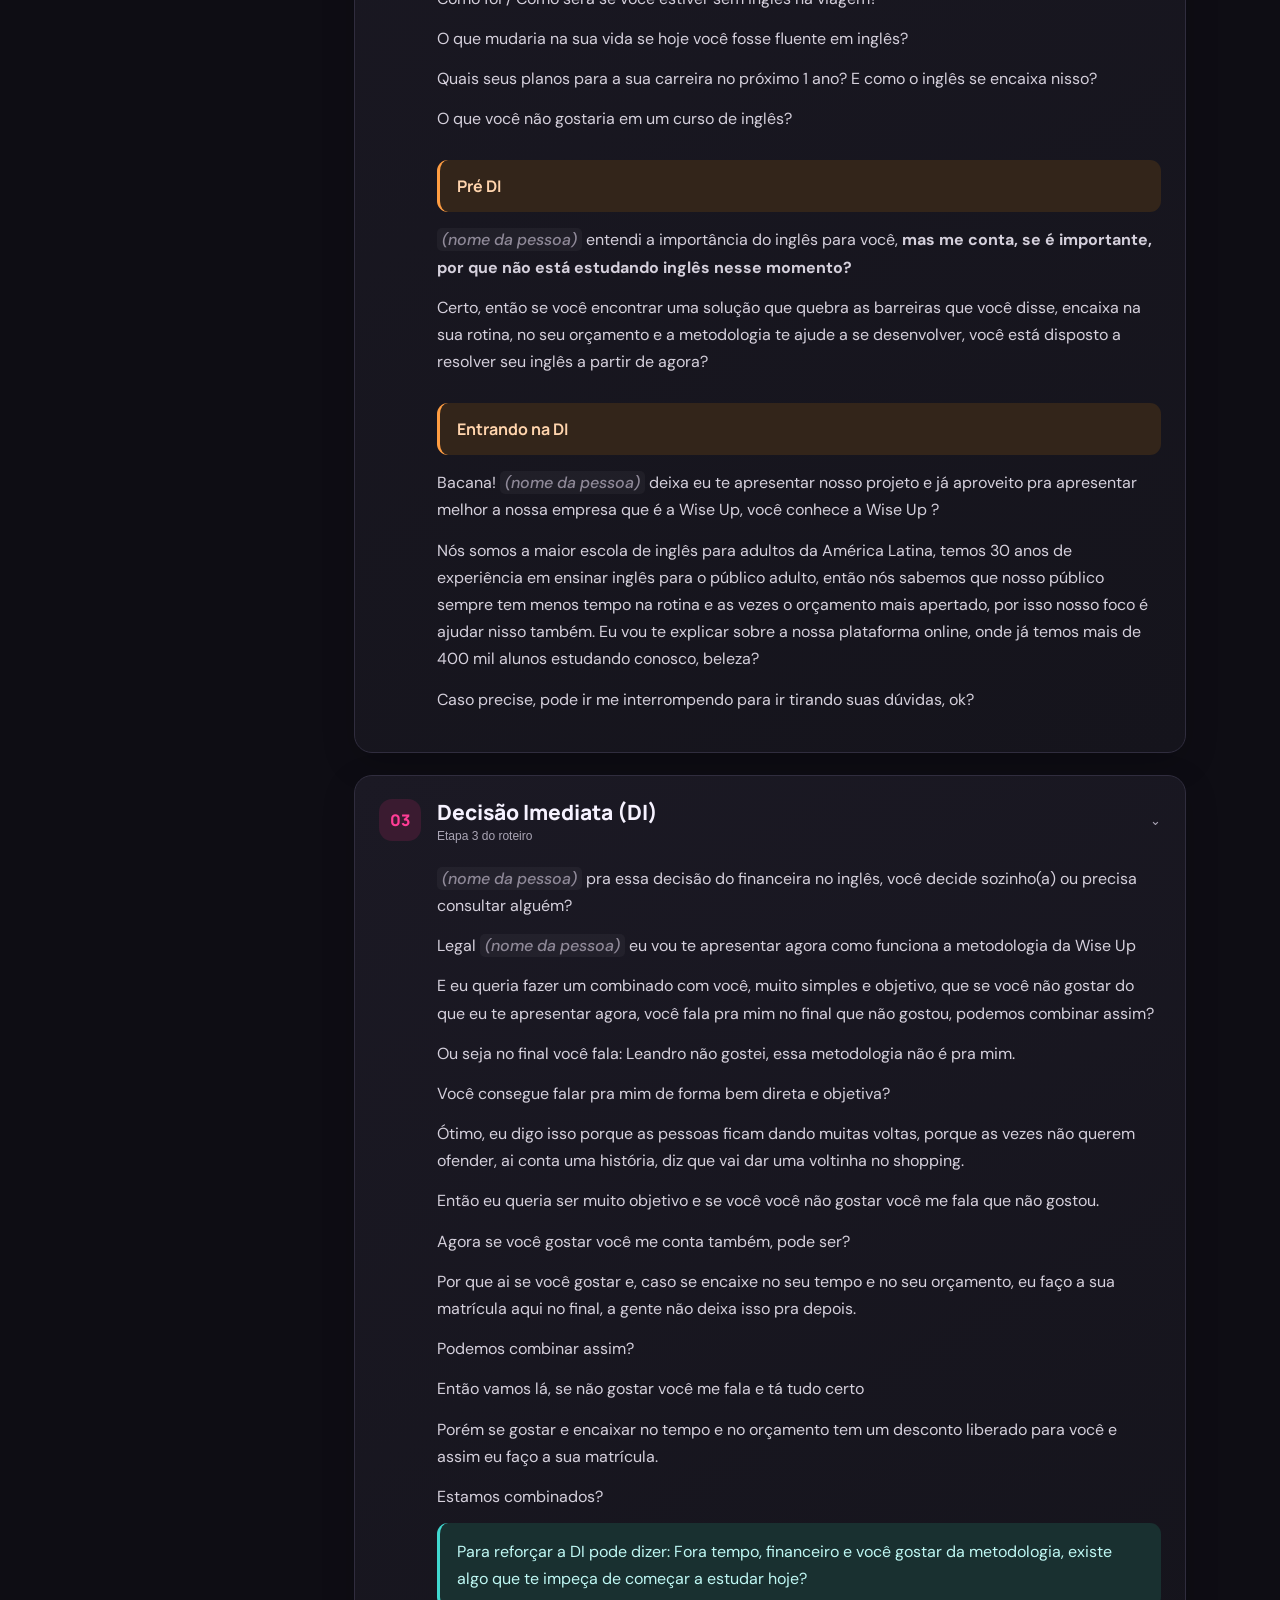
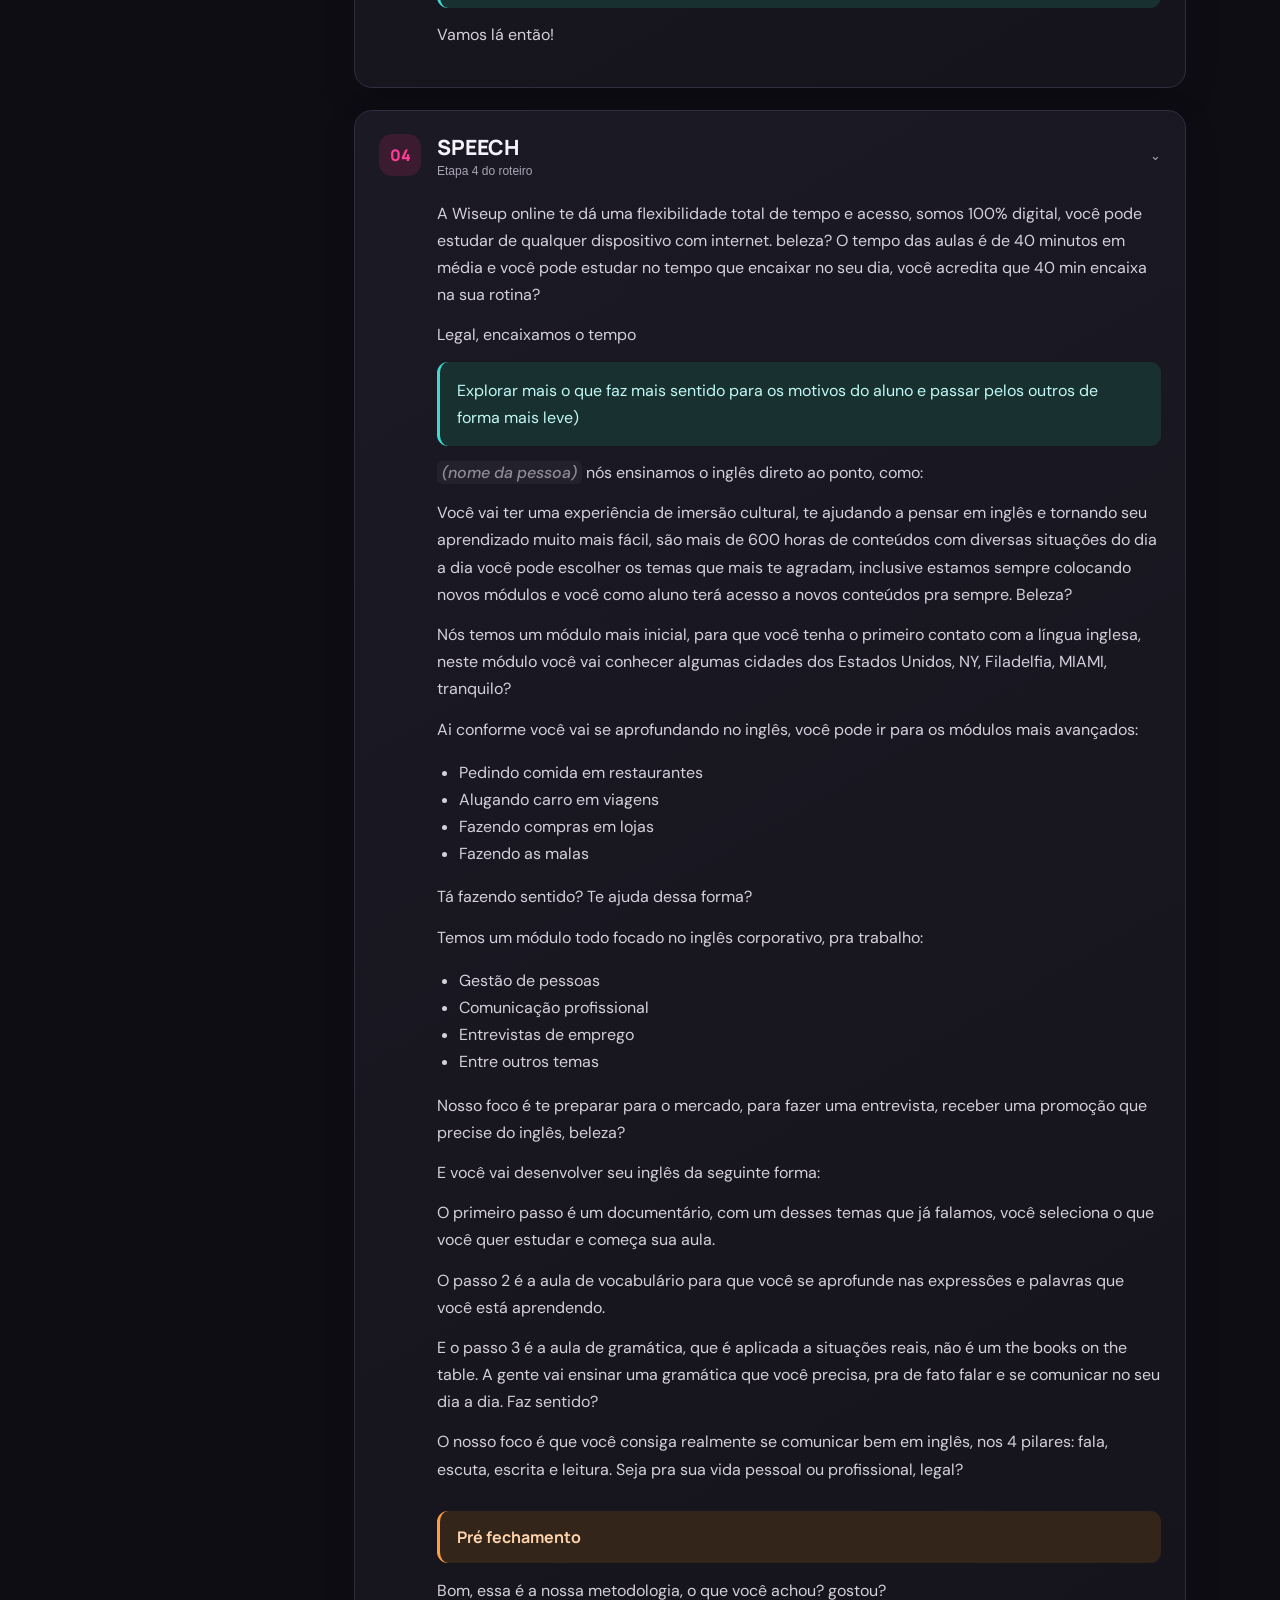
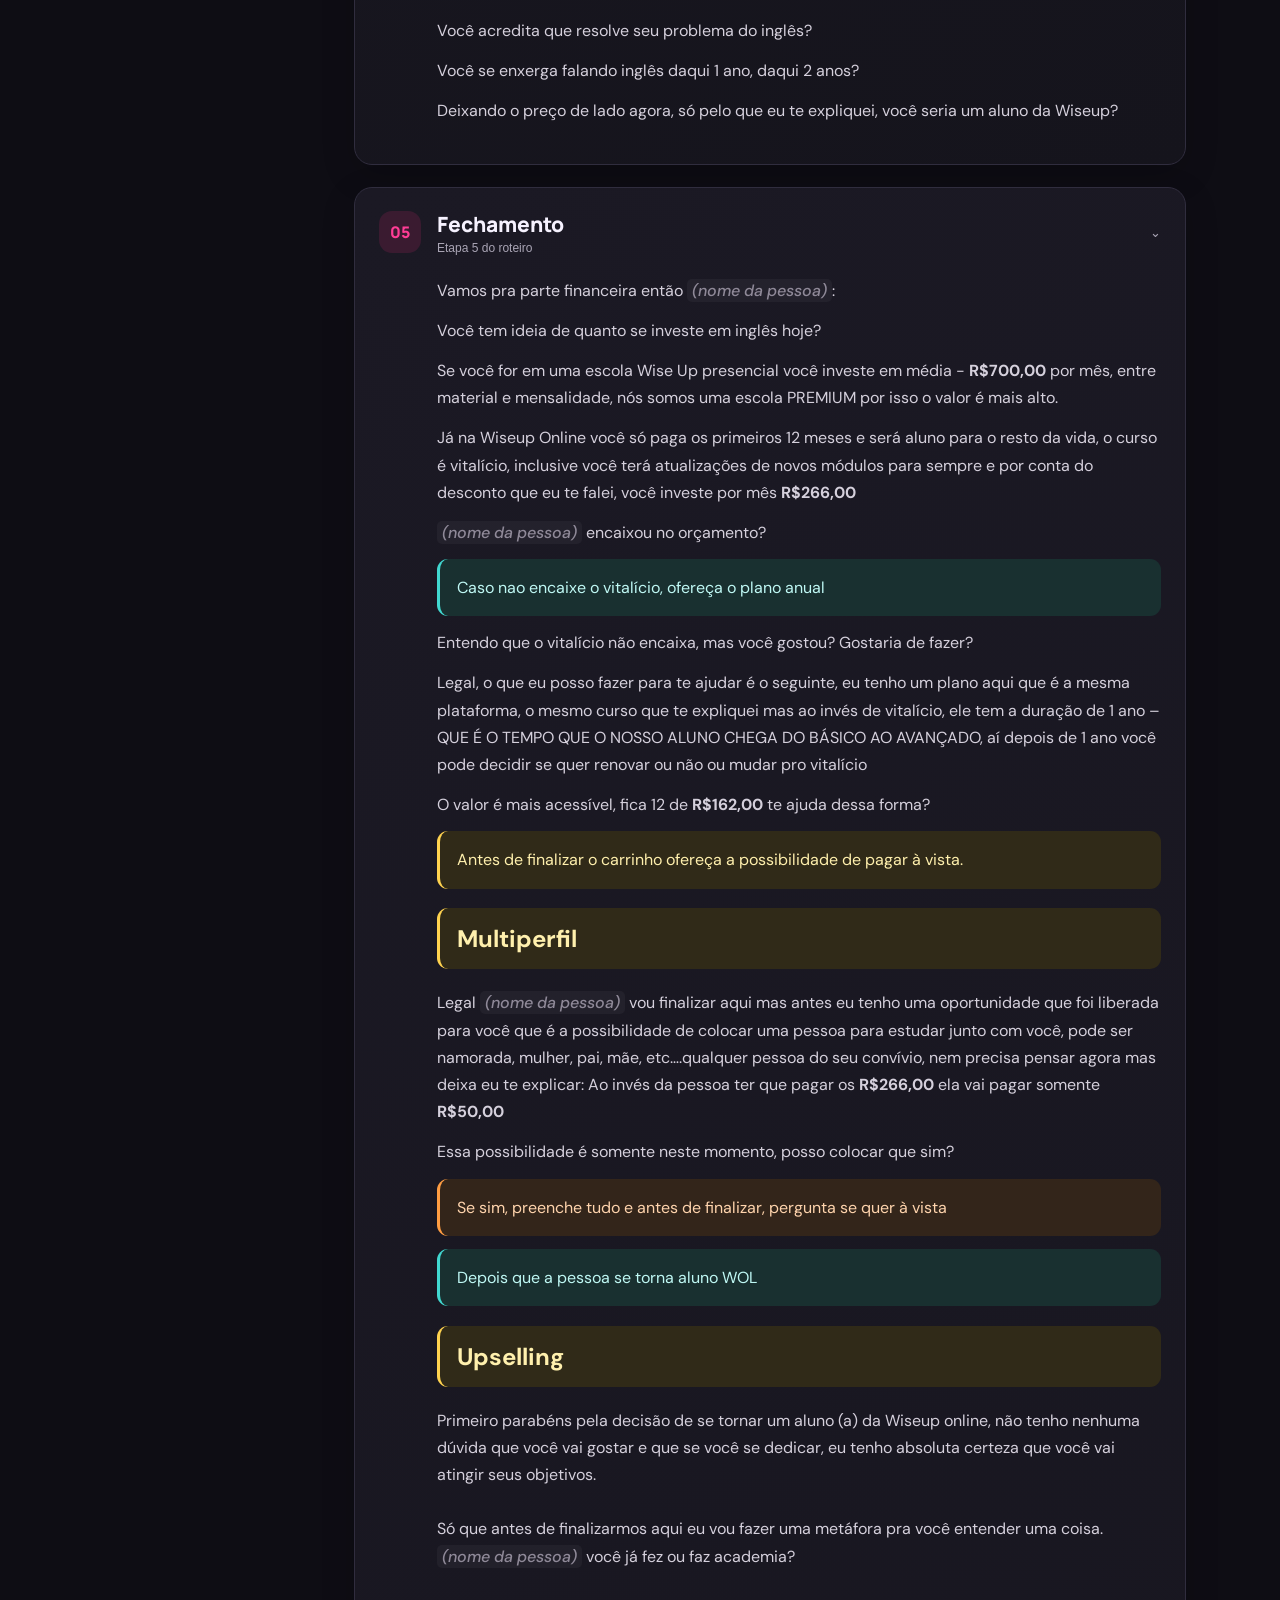
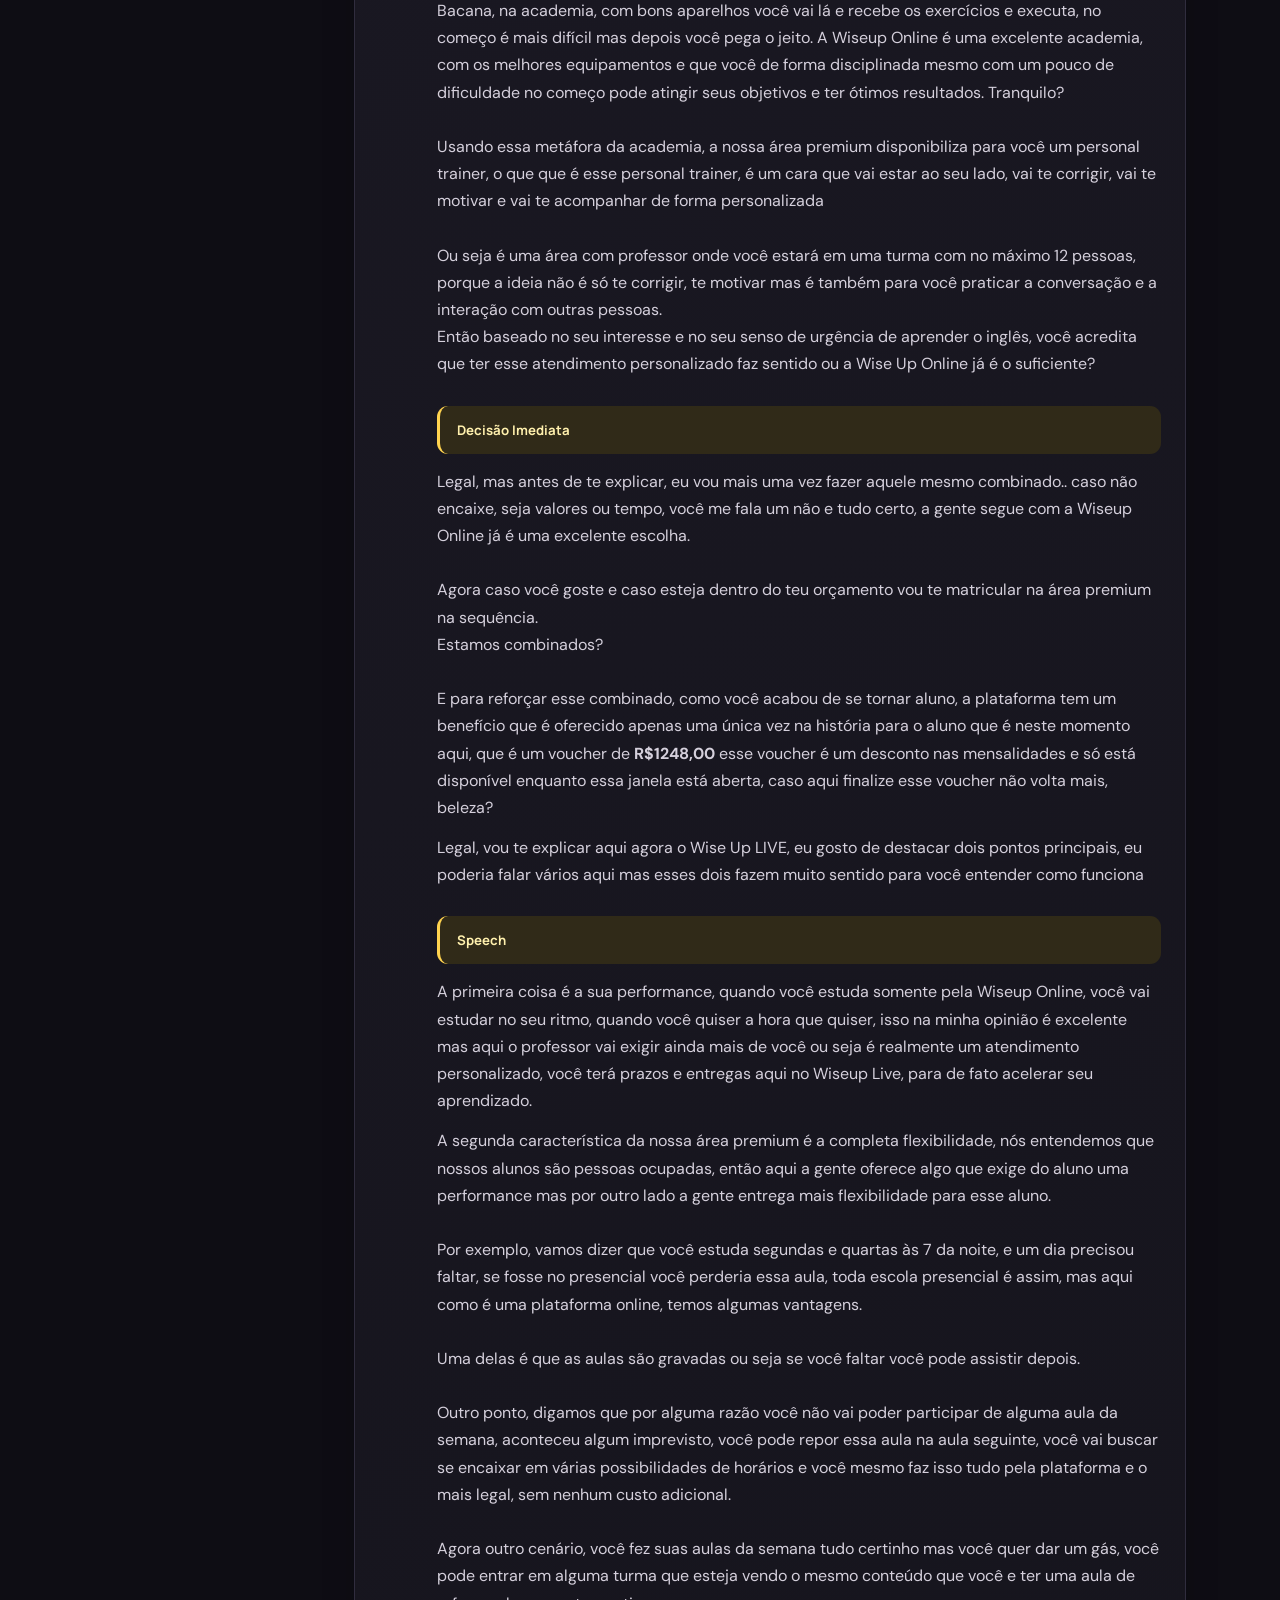
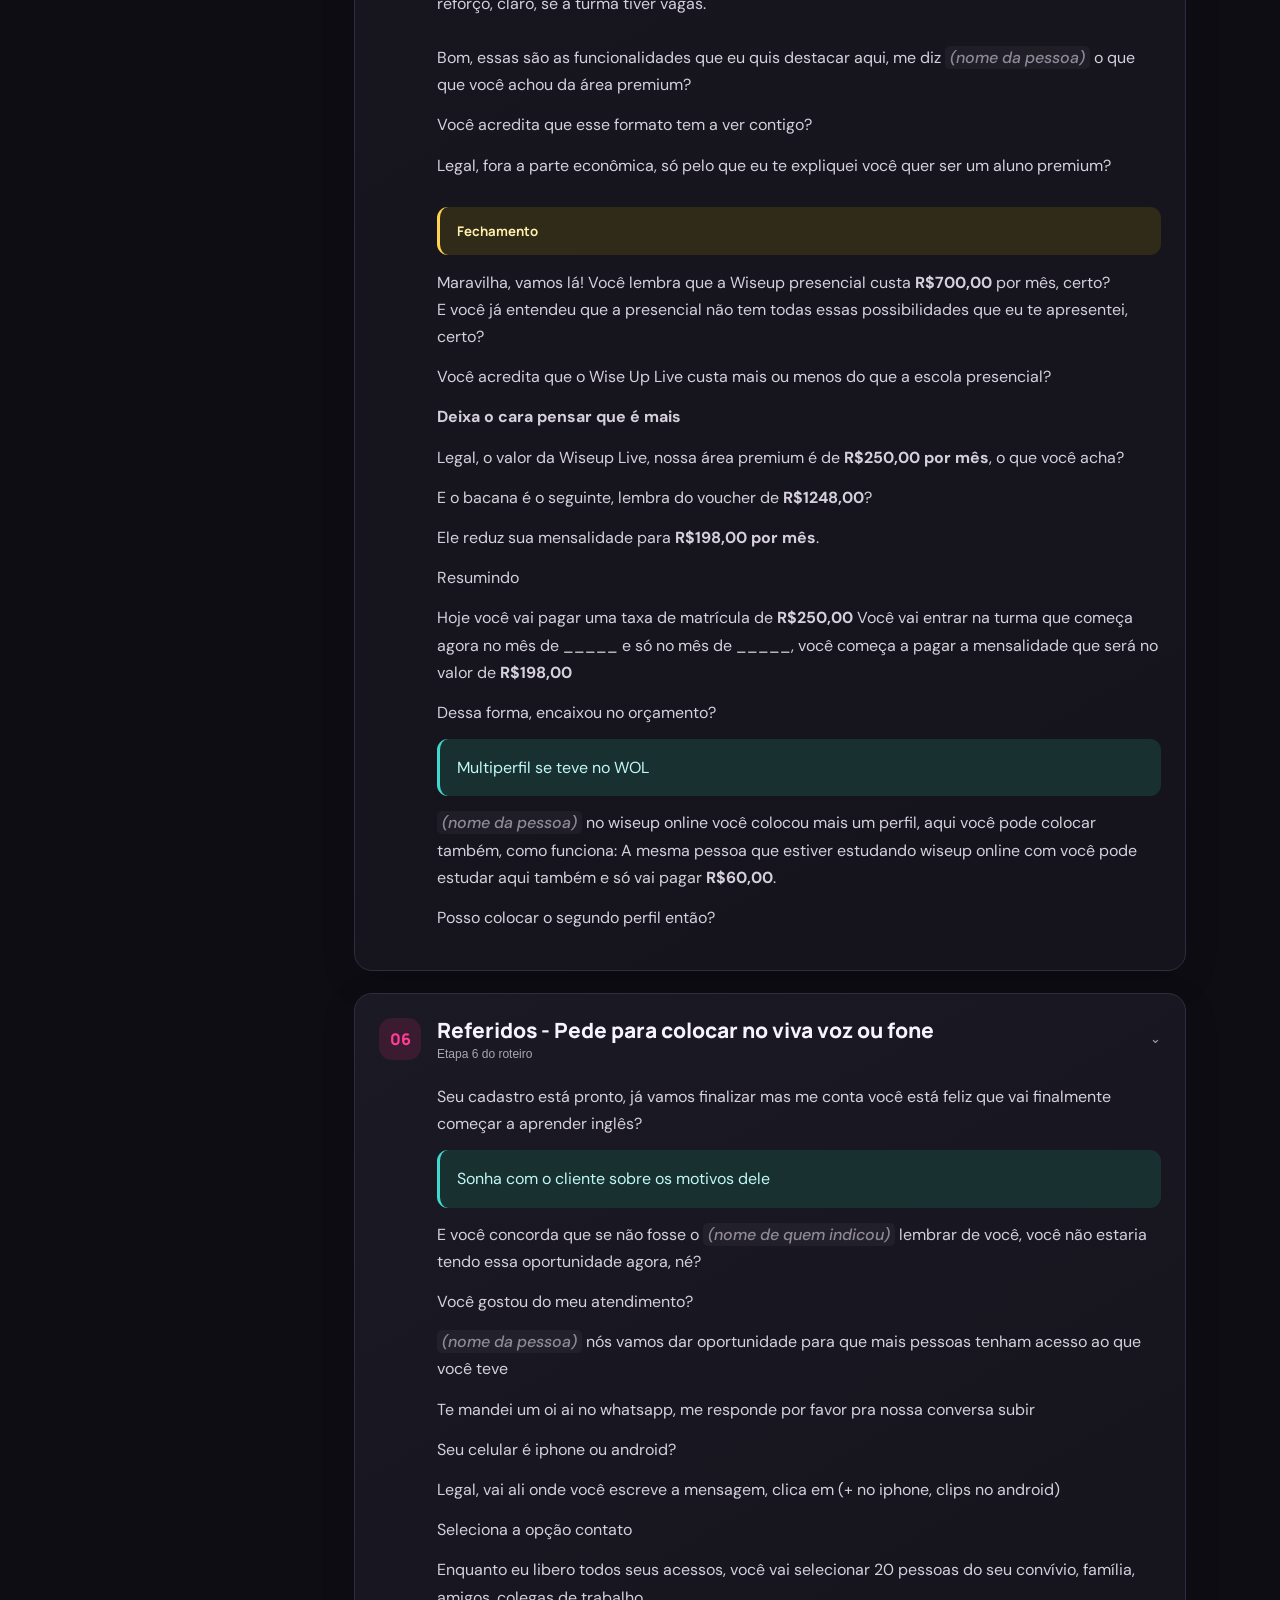
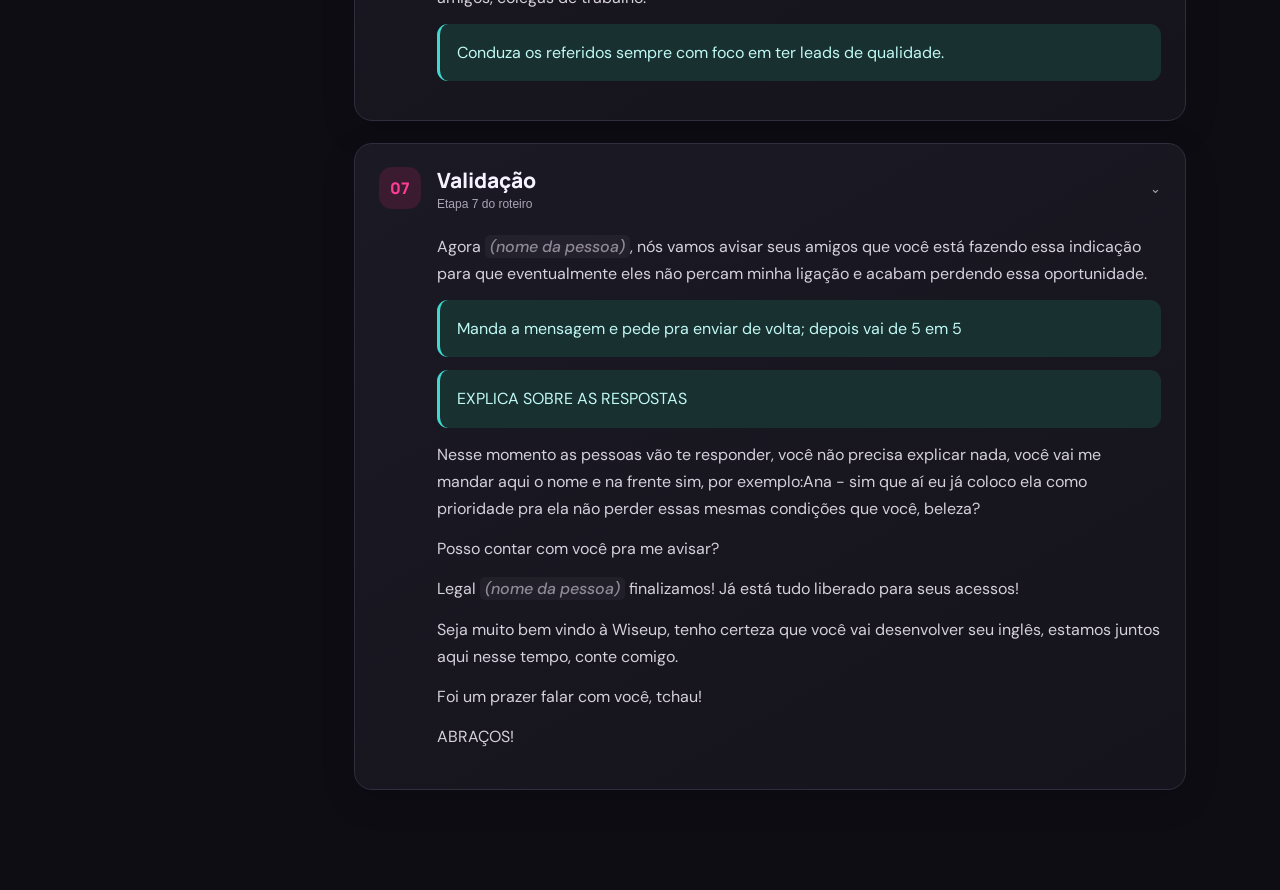
==== commit 3732be8e: "Remove search and action buttons from top bar" ====
--- a/index.html
+++ b/index.html
@@ -9,7 +9,7 @@
   <link rel="preconnect" href="https://fonts.googleapis.com">
   <link rel="preconnect" href="https://fonts.gstatic.com" crossorigin>
   <link href="https://fonts.googleapis.com/css2?family=DM+Sans:wght@400;500;600;700&family=Manrope:wght@700;800&display=swap" rel="stylesheet">
-  <link rel="stylesheet" href="styles.css?v=7">
+  <link rel="stylesheet" href="styles.css?v=8">
 </head>
 <body>
   <div class="app-shell">
@@ -23,9 +23,6 @@
     <main>
       <header class="topbar">
         <button class="icon-button menu-button" id="menuToggle" aria-label="Abrir menu">☰</button>
-        <div class="search-wrap"><span>⌕</span><input id="search" type="search" placeholder="Buscar no roteiro…" aria-label="Buscar no roteiro"></div>
-        <button class="button ghost" id="focusToggle" type="button">Modo foco</button>
-        <button class="button primary" id="editToggle" type="button">Editar textos</button>
       </header>
 
       <section class="variable-bar" aria-label="Variáveis do roteiro">
@@ -48,7 +45,6 @@
     </main>
   </div>
 
-  <button class="focus-exit" id="focusExit" type="button" aria-label="Sair do modo foco">← Sair do modo foco <kbd>Esc</kbd></button>
   <div class="editor-toolbar" id="editor" aria-hidden="true">
     <div class="toolbar-brand"><strong>Editor visual</strong><small>Selecione qualquer texto</small></div>
     <div class="toolbar-group"><button type="button" data-command="undo">↶</button><button type="button" data-command="redo">↷</button></div>
--- a/styles.css
+++ b/styles.css
@@ -9,3 +9,7 @@
 .focus-exit{display:none;position:fixed;z-index:45;top:18px;right:22px;padding:10px 13px;border:1px solid var(--line);border-radius:11px;background:#201e2be8;color:var(--text);font:600 13px "DM Sans";box-shadow:0 10px 30px #0008;backdrop-filter:blur(10px);cursor:pointer}.focus-exit kbd{margin-left:8px;padding:2px 6px;border:1px solid #4d495d;border-radius:5px;background:#121119;color:var(--muted);font:11px "DM Sans"}body.focus .focus-exit{display:block}
 .variable-bar{display:flex;align-items:end;gap:12px;padding:16px clamp(22px,5vw,72px);border-bottom:1px solid var(--line);background:#121119}.variable-bar-title{display:flex;align-items:center;gap:9px;margin-right:auto;min-width:185px}.variable-bar-title>span{display:grid;place-items:center;width:34px;height:34px;border-radius:10px;background:var(--pink-soft);color:var(--pink)}.variable-bar-title div{display:grid}.variable-bar-title strong{font-size:13px}.variable-bar-title small{color:var(--muted);font-size:10px}.variable-bar label{display:grid;gap:5px;min-width:150px}.variable-bar label span{color:var(--muted);font-size:10px;font-weight:700;text-transform:uppercase;letter-spacing:.06em}.variable-bar input{width:100%;padding:9px 11px;border:1px solid var(--line);border-radius:9px;outline:none;background:var(--surface);color:var(--text);font:13px "DM Sans"}.variable-bar input:focus{border-color:var(--pink);box-shadow:0 0 0 3px #ff3d9615}.clear-variables{height:36px;padding:0 11px;border:0;background:transparent;color:var(--muted);cursor:pointer}.variable-value{padding:1px 5px;border-radius:5px;background:#ff3d9622;color:#ff86b8;font-weight:700;white-space:nowrap}.variable-value.empty{background:#ffffff0a;color:#8f8998;font-weight:500;font-style:italic}body.focus .variable-bar{display:none}
 @media(max-width:1000px){.variable-bar{align-items:stretch;flex-wrap:wrap}.variable-bar-title{width:100%}.variable-bar label{flex:1;min-width:140px}}
+
+/* Barra superior reservada ao menu de navegacao no celular. */
+.topbar{display:none}
+@media(max-width:850px){.topbar{display:flex}}
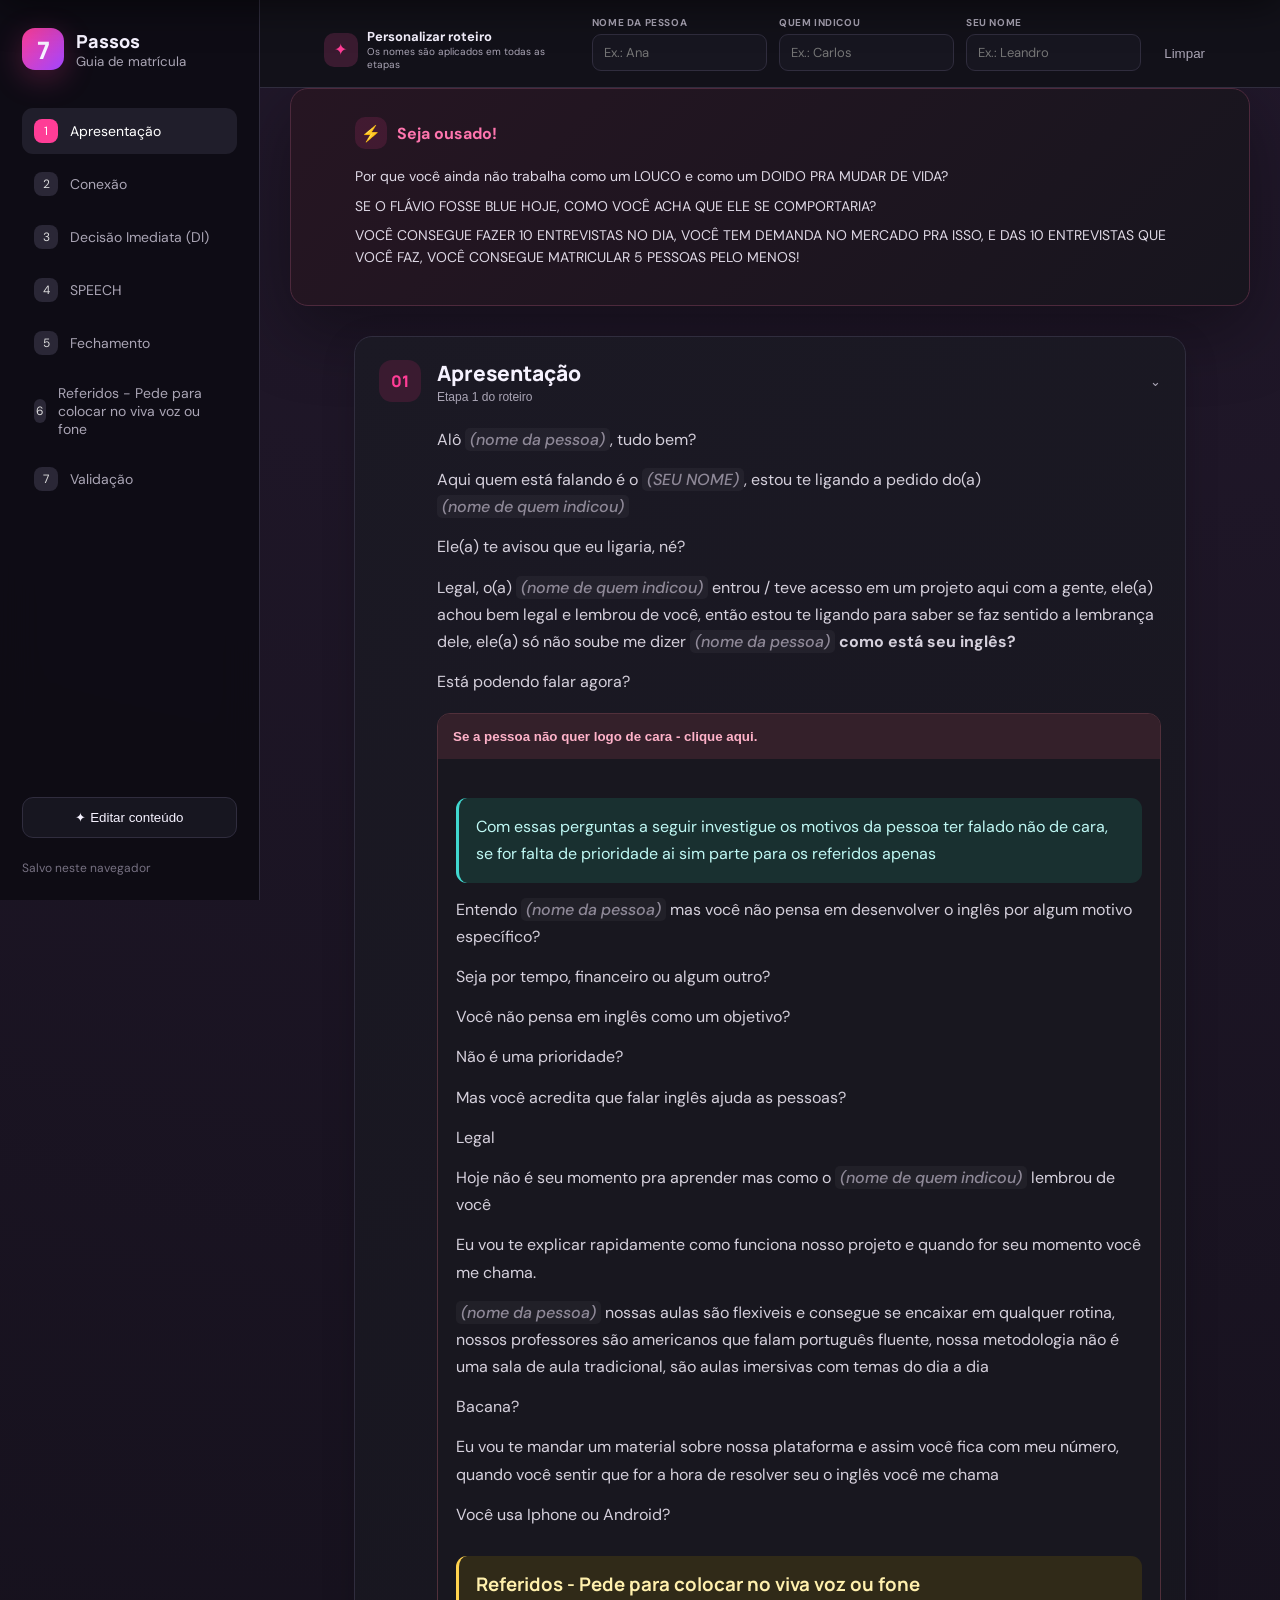
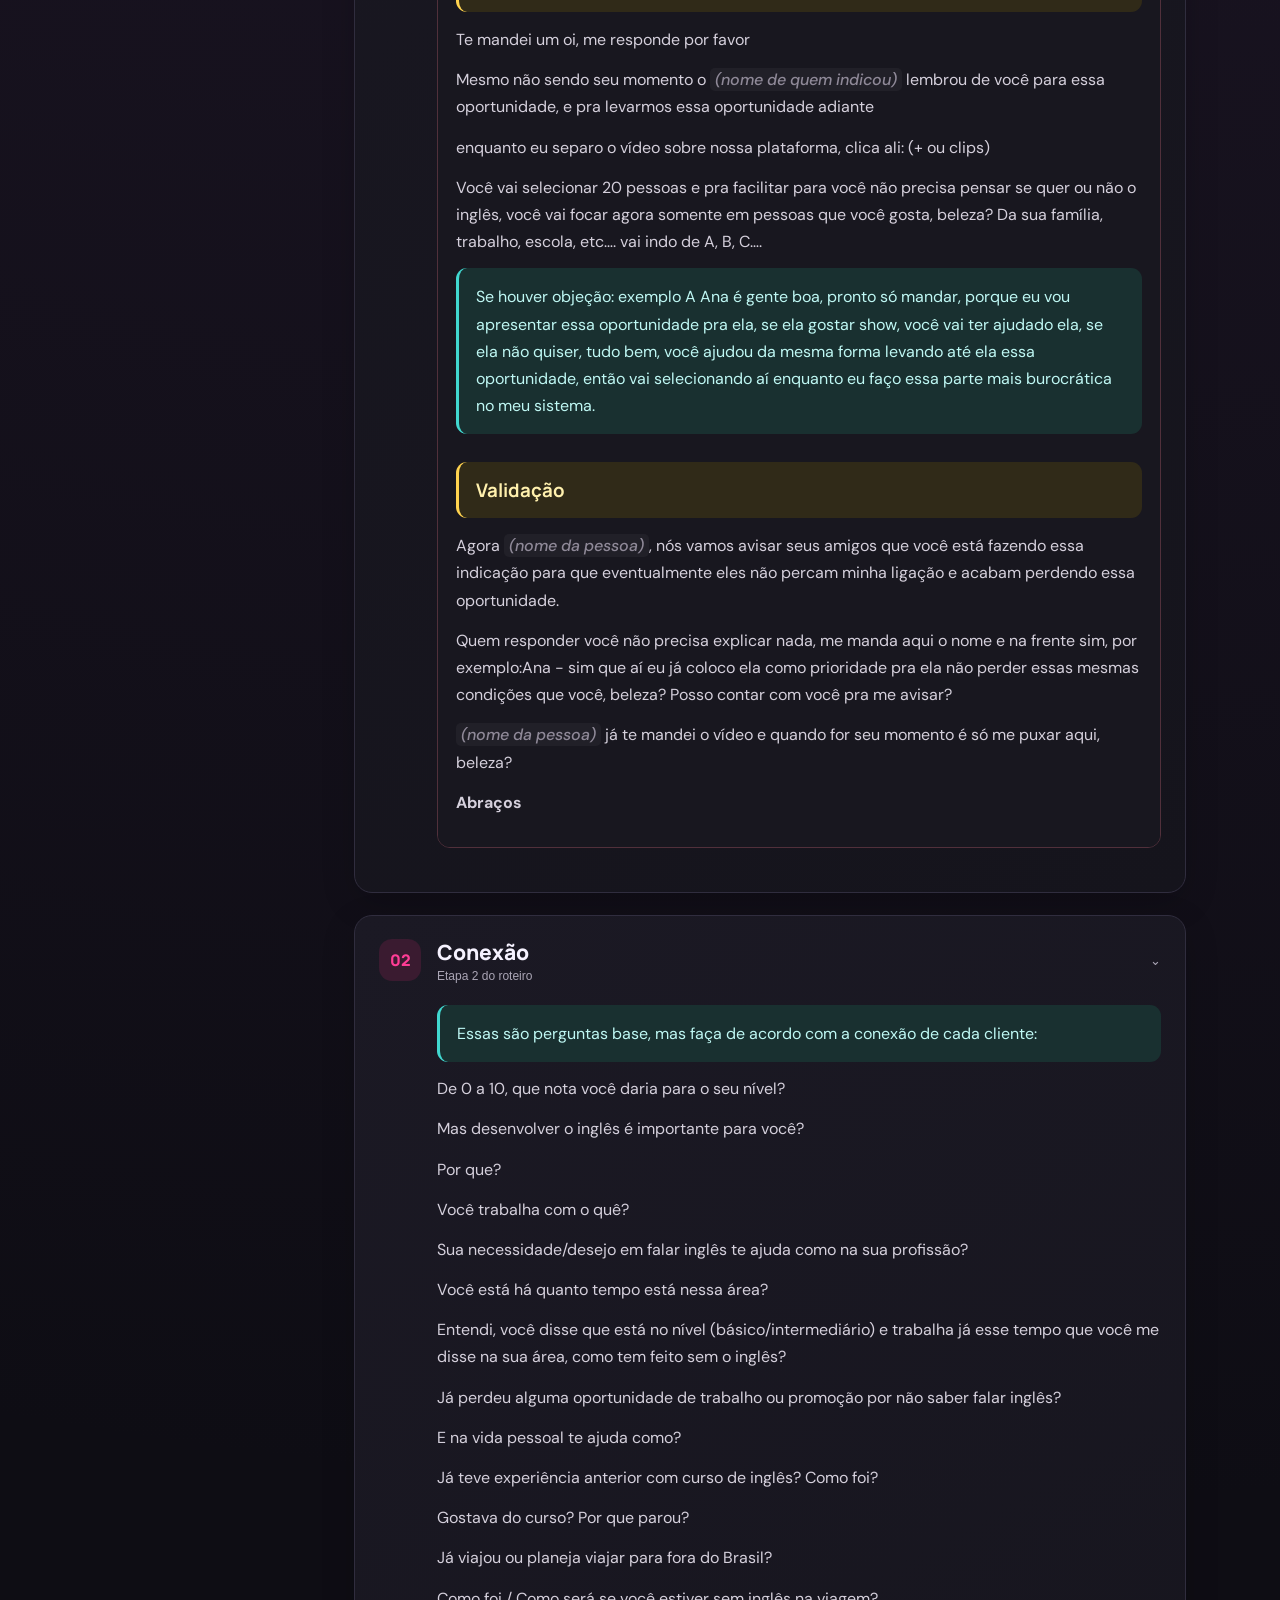
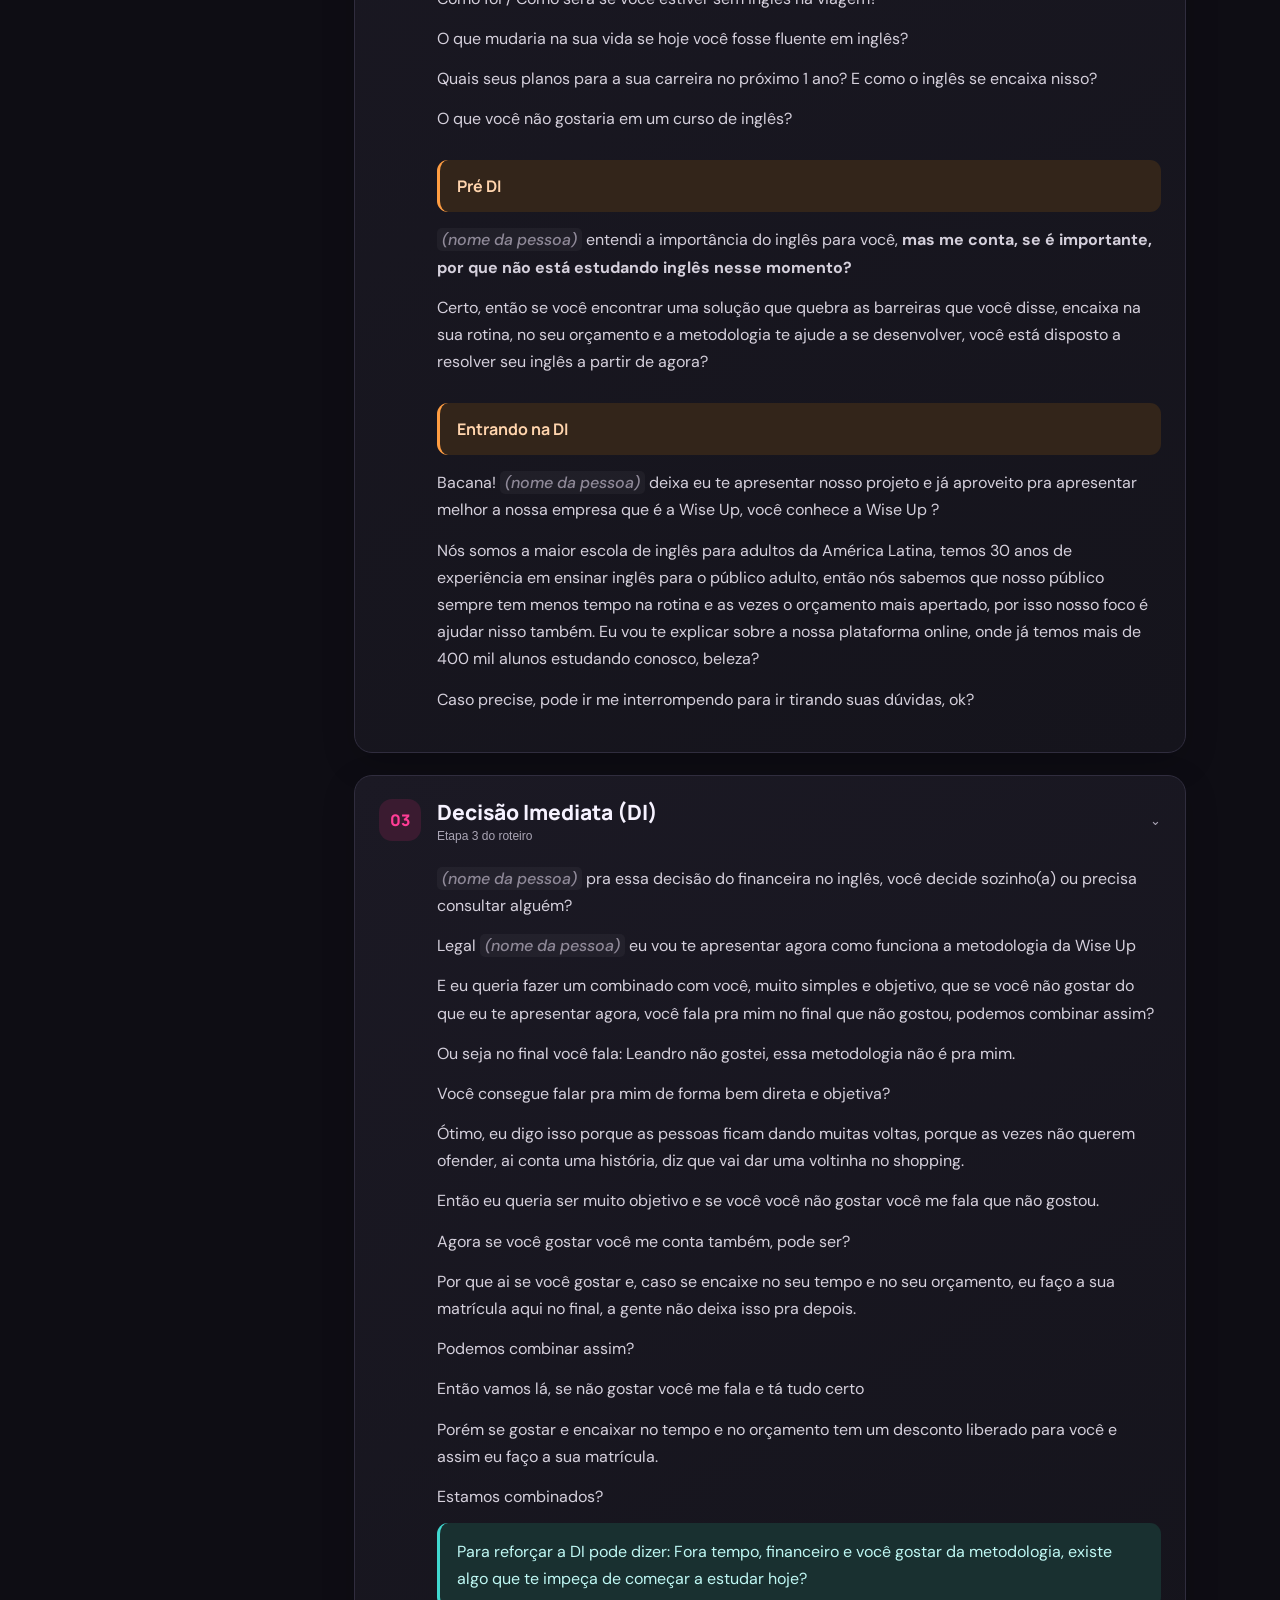
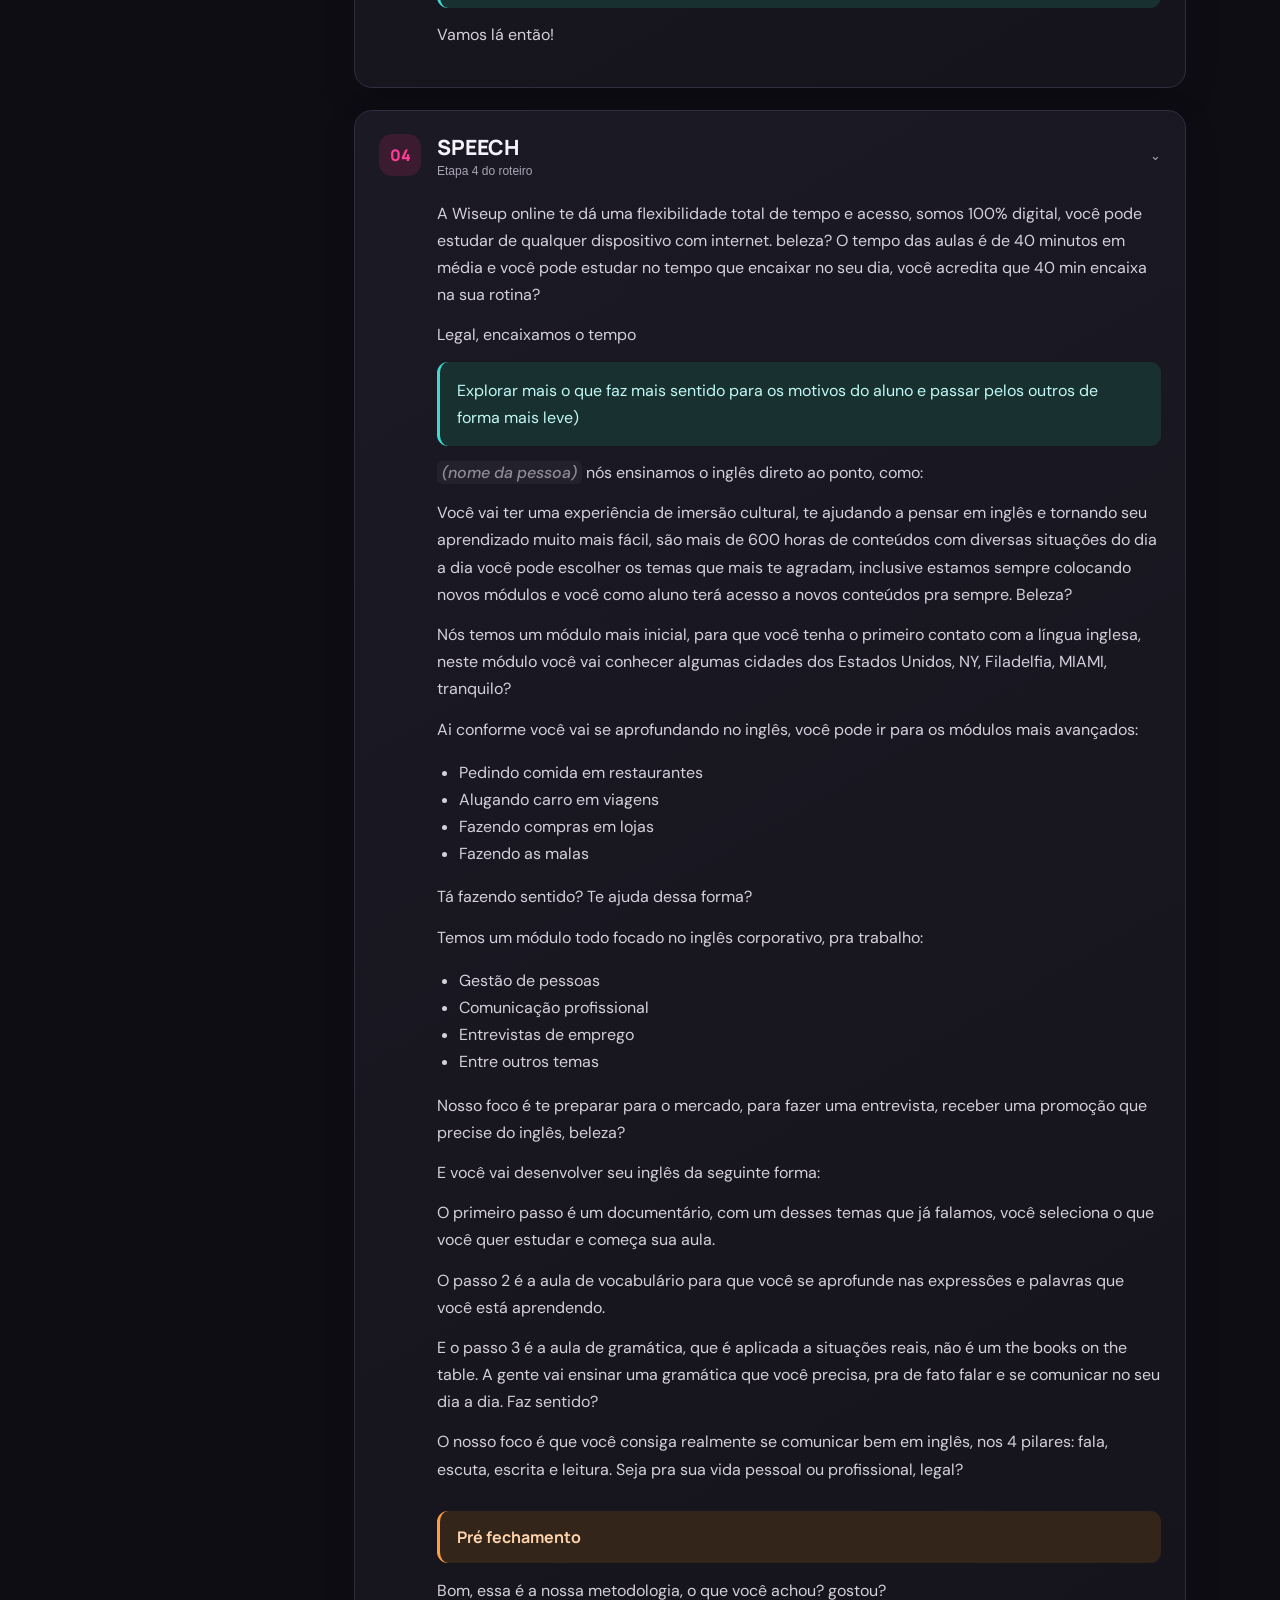
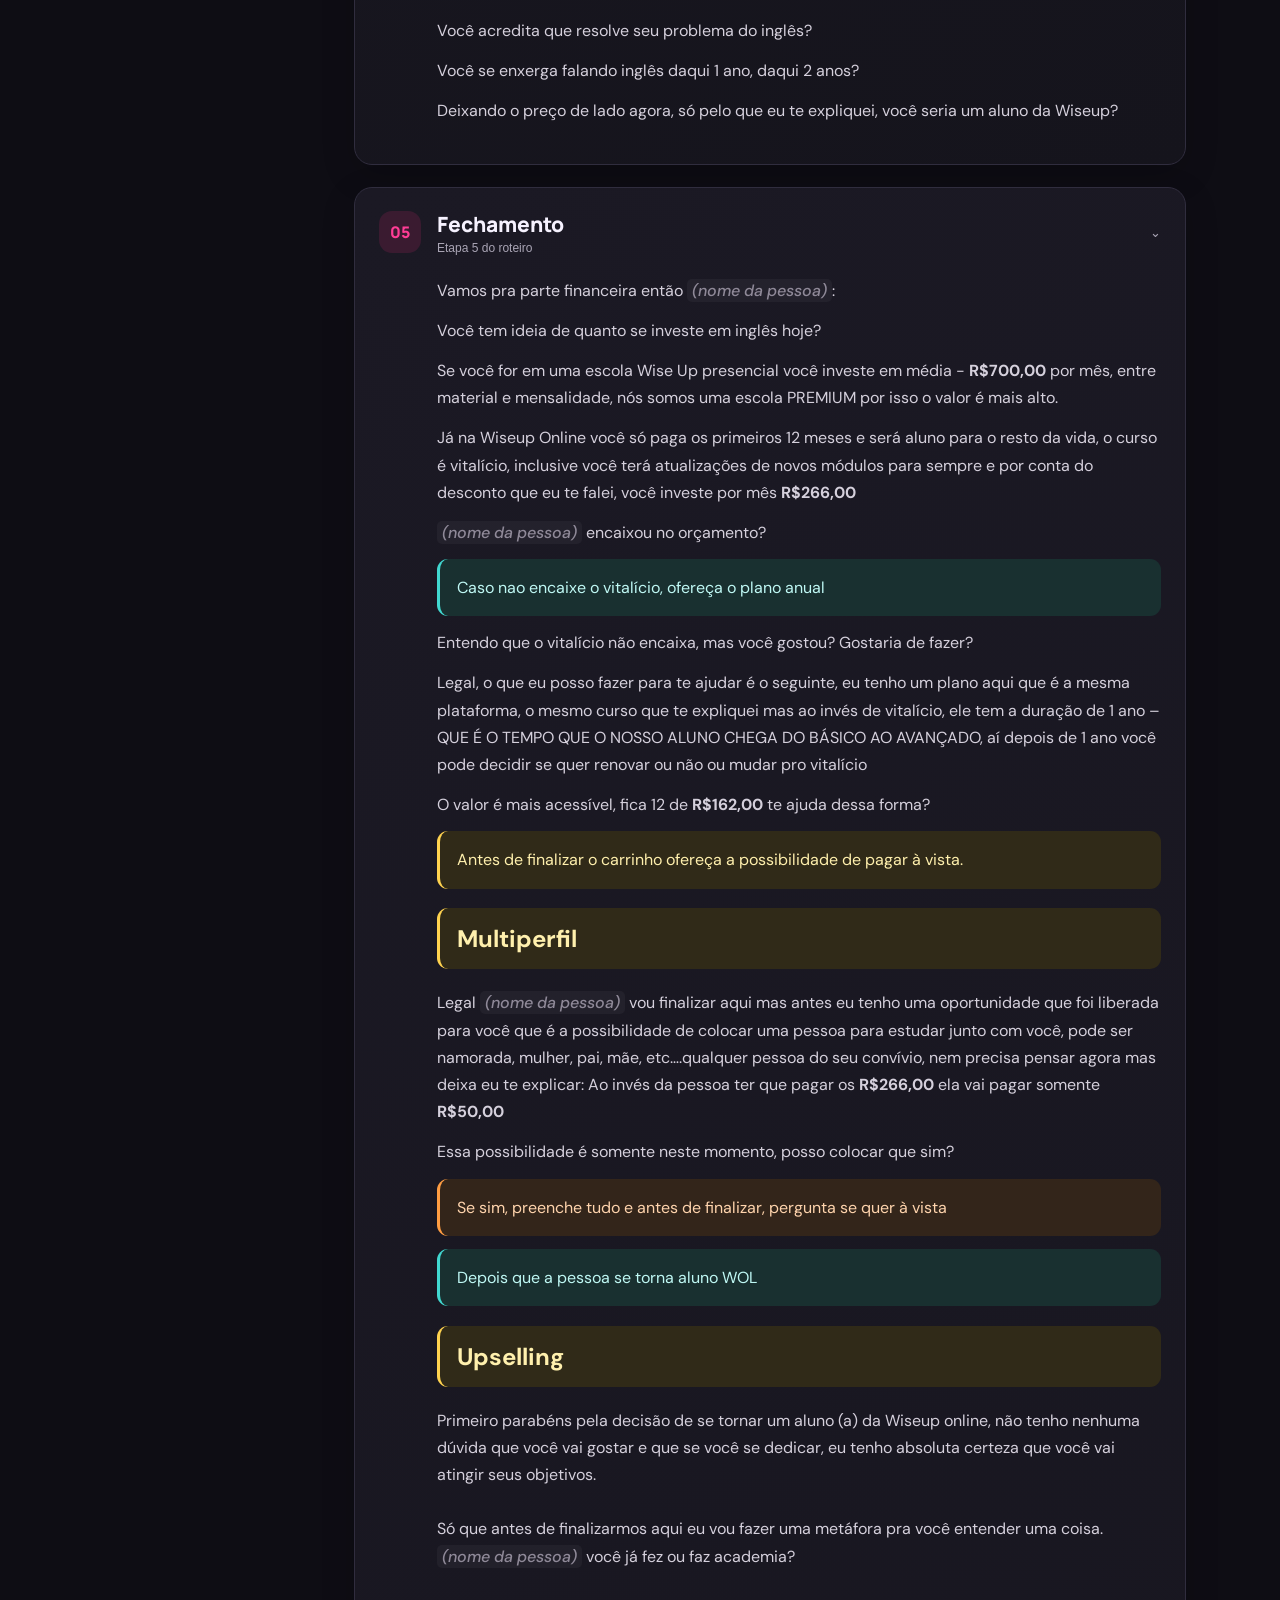
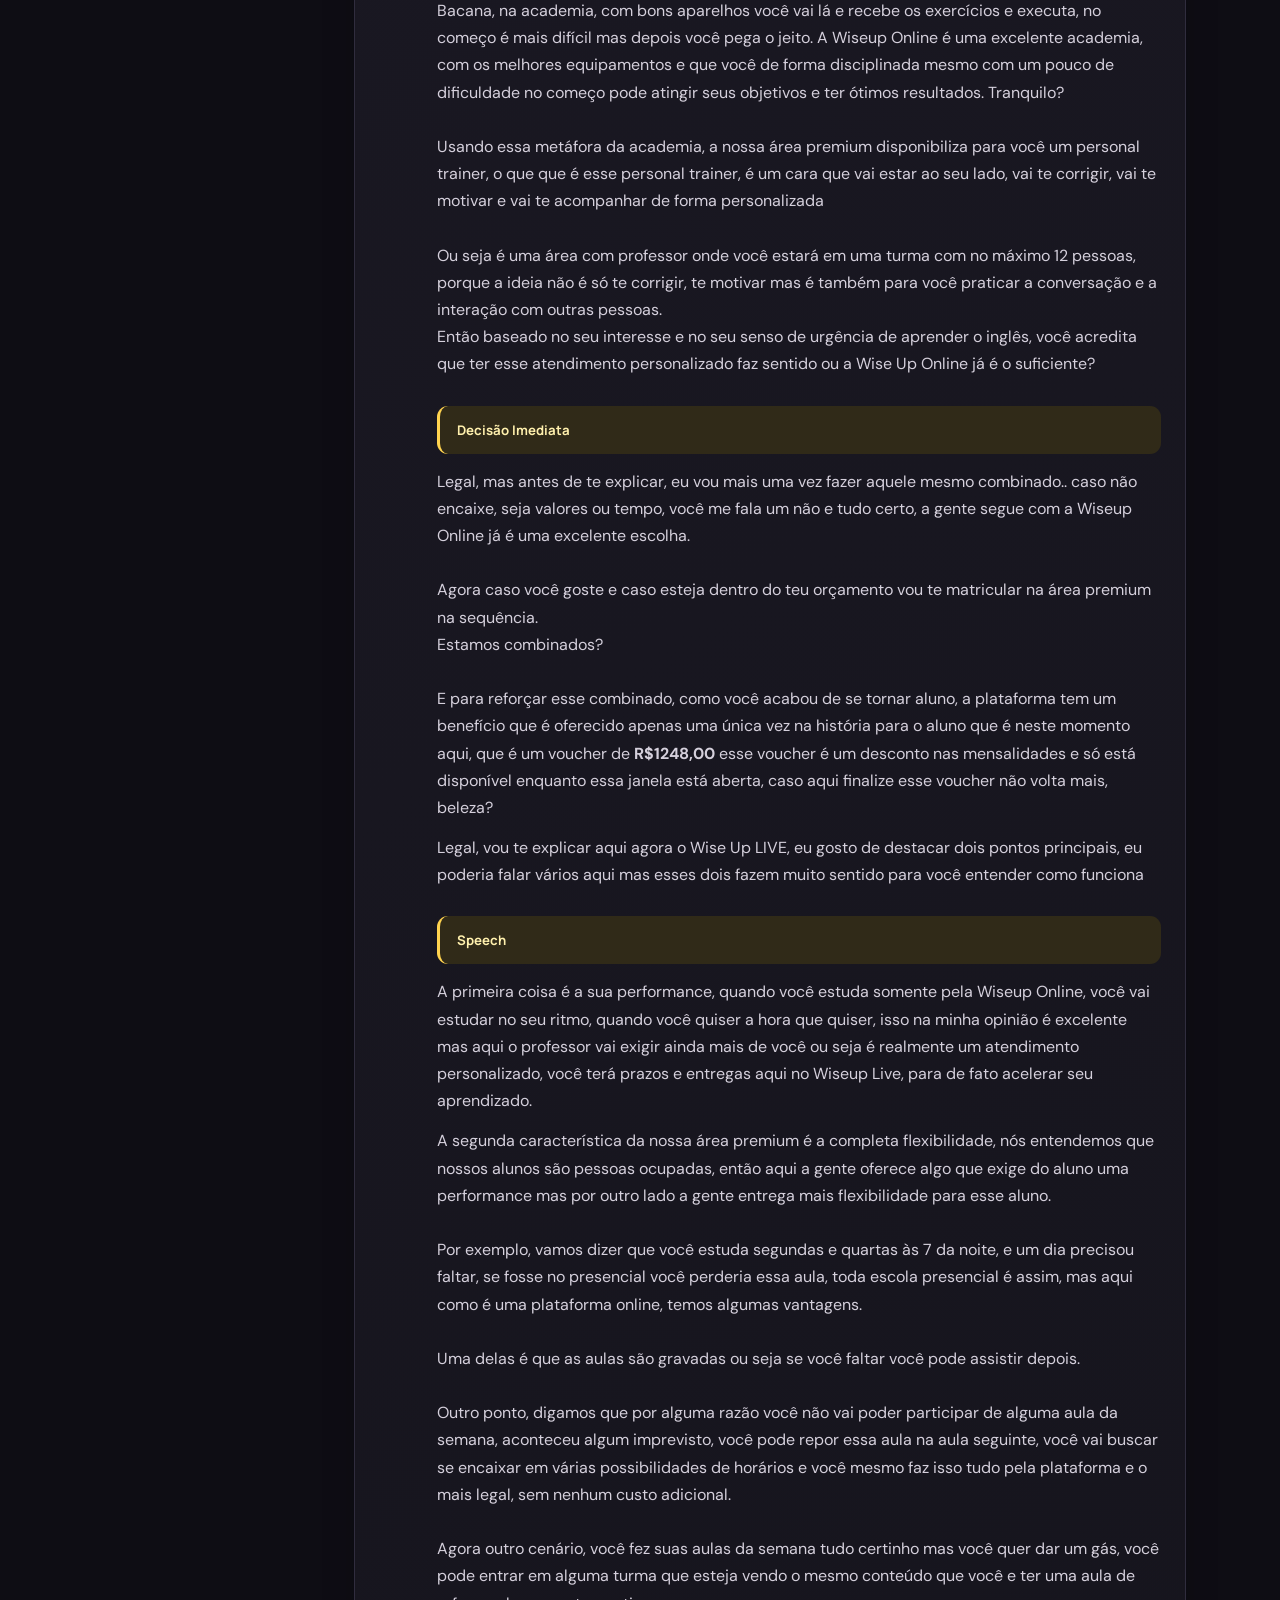
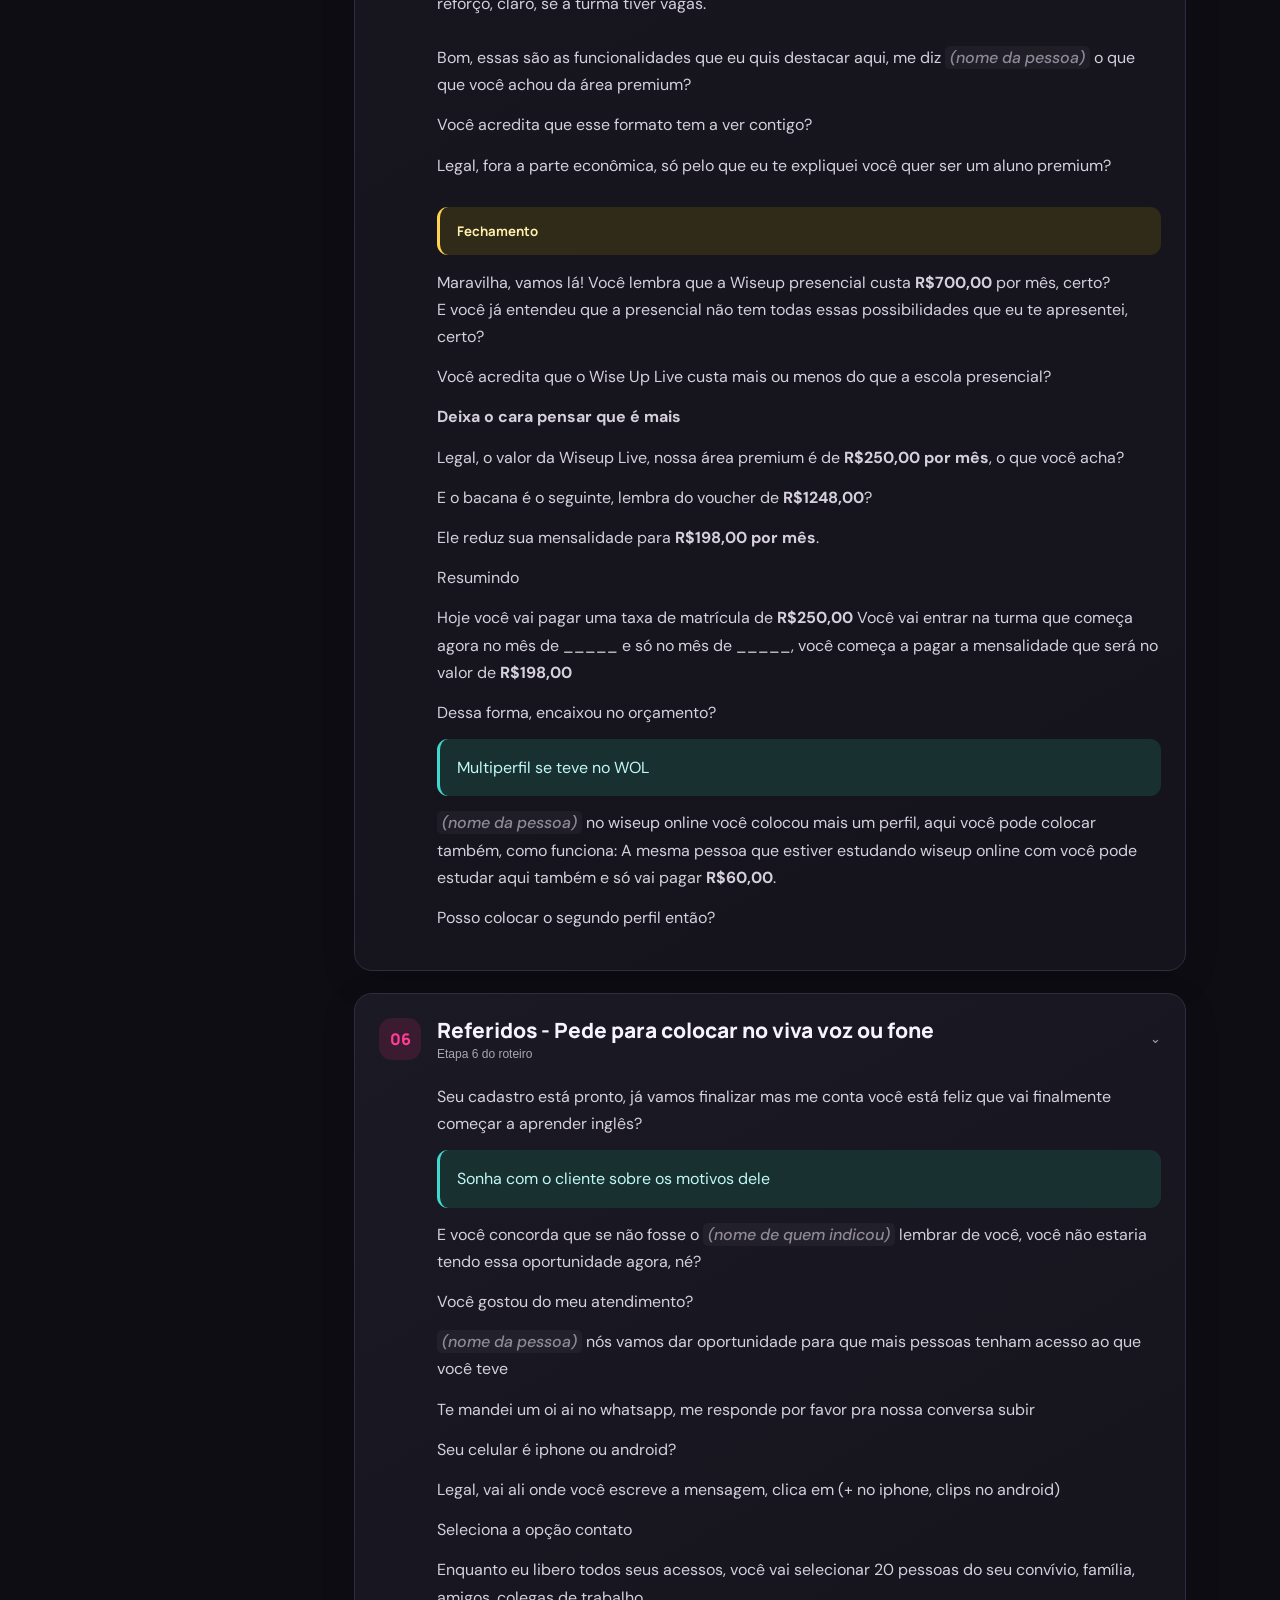
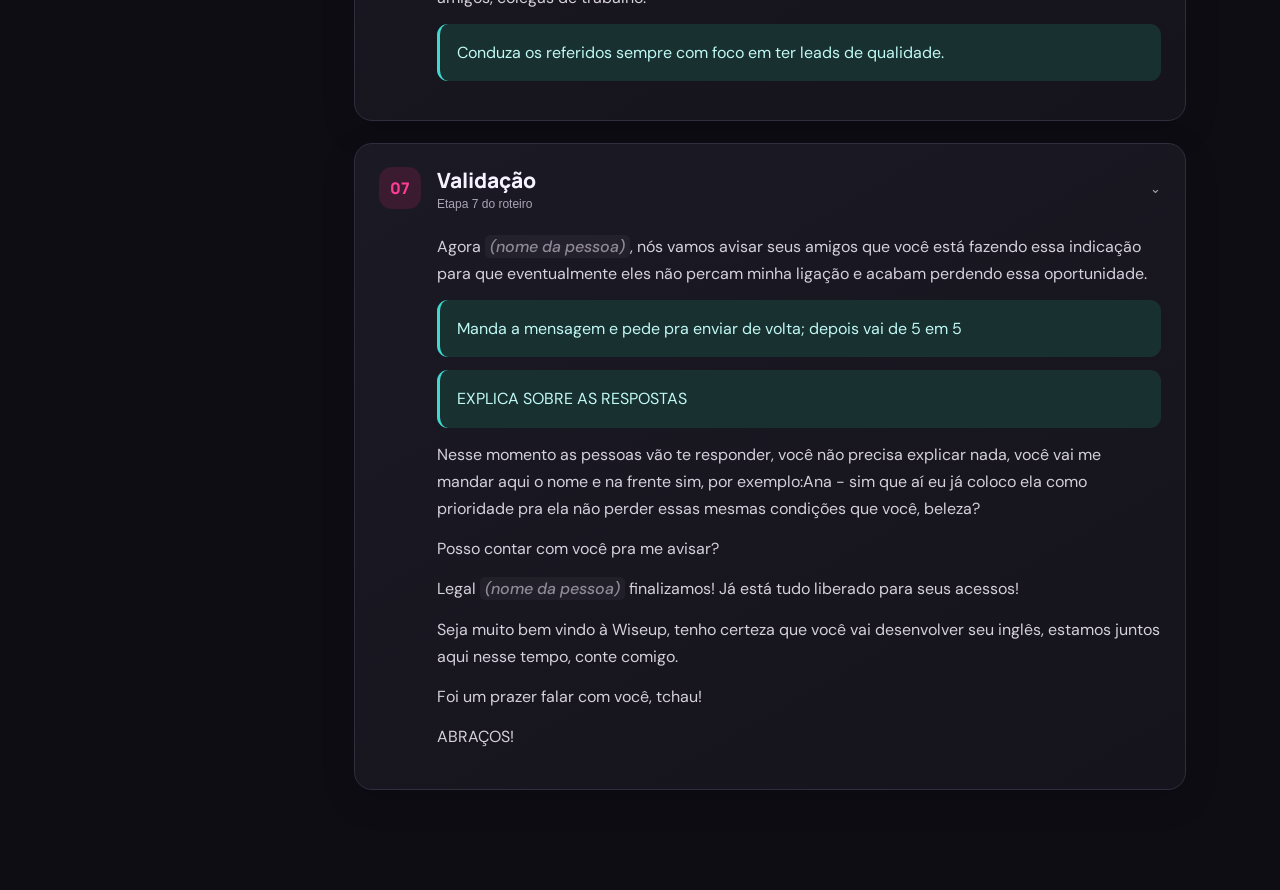
==== commit c68c081a: "Keep name personalization bar sticky while scrolling" ====
--- a/index.html
+++ b/index.html
@@ -9,7 +9,7 @@
   <link rel="preconnect" href="https://fonts.googleapis.com">
   <link rel="preconnect" href="https://fonts.gstatic.com" crossorigin>
   <link href="https://fonts.googleapis.com/css2?family=DM+Sans:wght@400;500;600;700&family=Manrope:wght@700;800&display=swap" rel="stylesheet">
-  <link rel="stylesheet" href="styles.css?v=8">
+  <link rel="stylesheet" href="styles.css?v=9">
 </head>
 <body>
   <div class="app-shell">
--- a/styles.css
+++ b/styles.css
@@ -13,3 +13,9 @@
 /* Barra superior reservada ao menu de navegacao no celular. */
 .topbar{display:none}
 @media(max-width:850px){.topbar{display:flex}}
+
+/* Mantem os nomes visiveis durante a leitura do roteiro. */
+.variable-bar{position:sticky;top:0;z-index:11}
+.editing .variable-bar{top:76px}
+@media(max-width:900px){.editing .variable-bar{top:132px}}
+@media(max-width:850px){.variable-bar{top:76px}.editing .variable-bar{top:208px}}
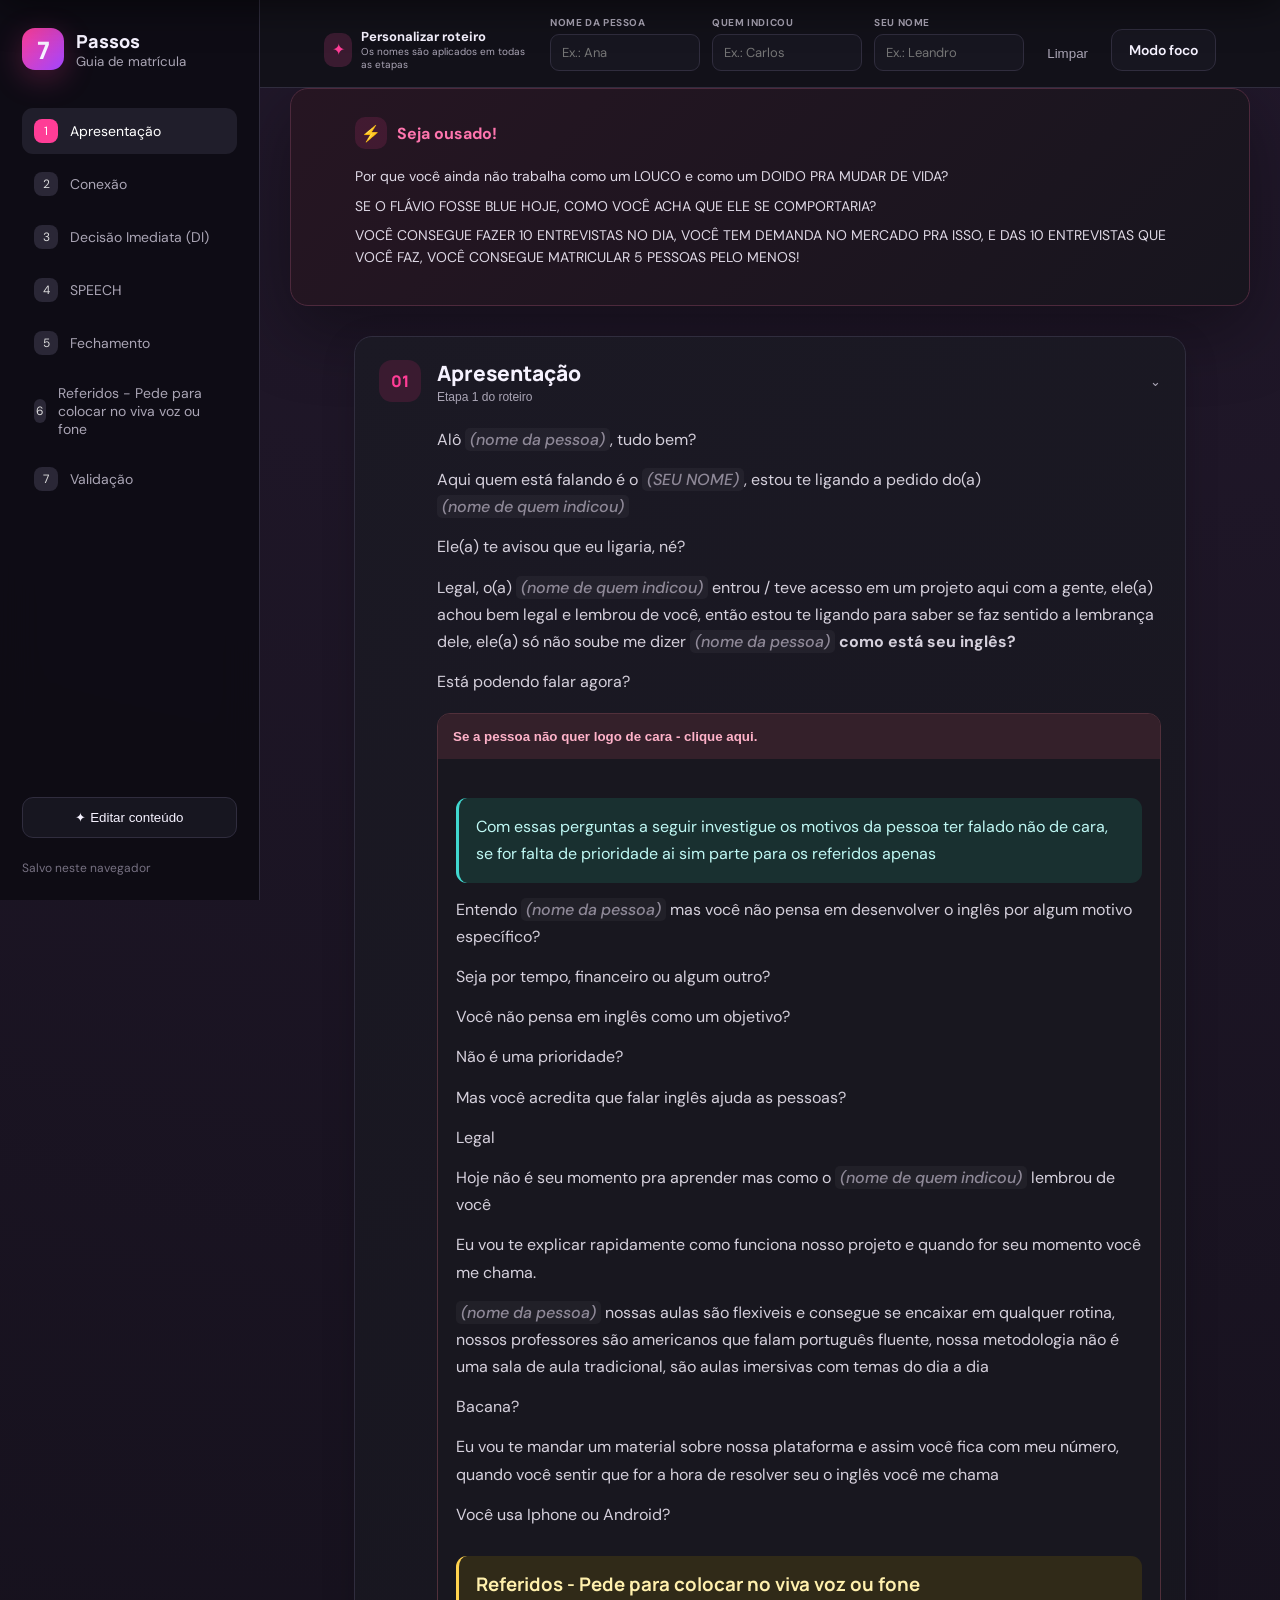
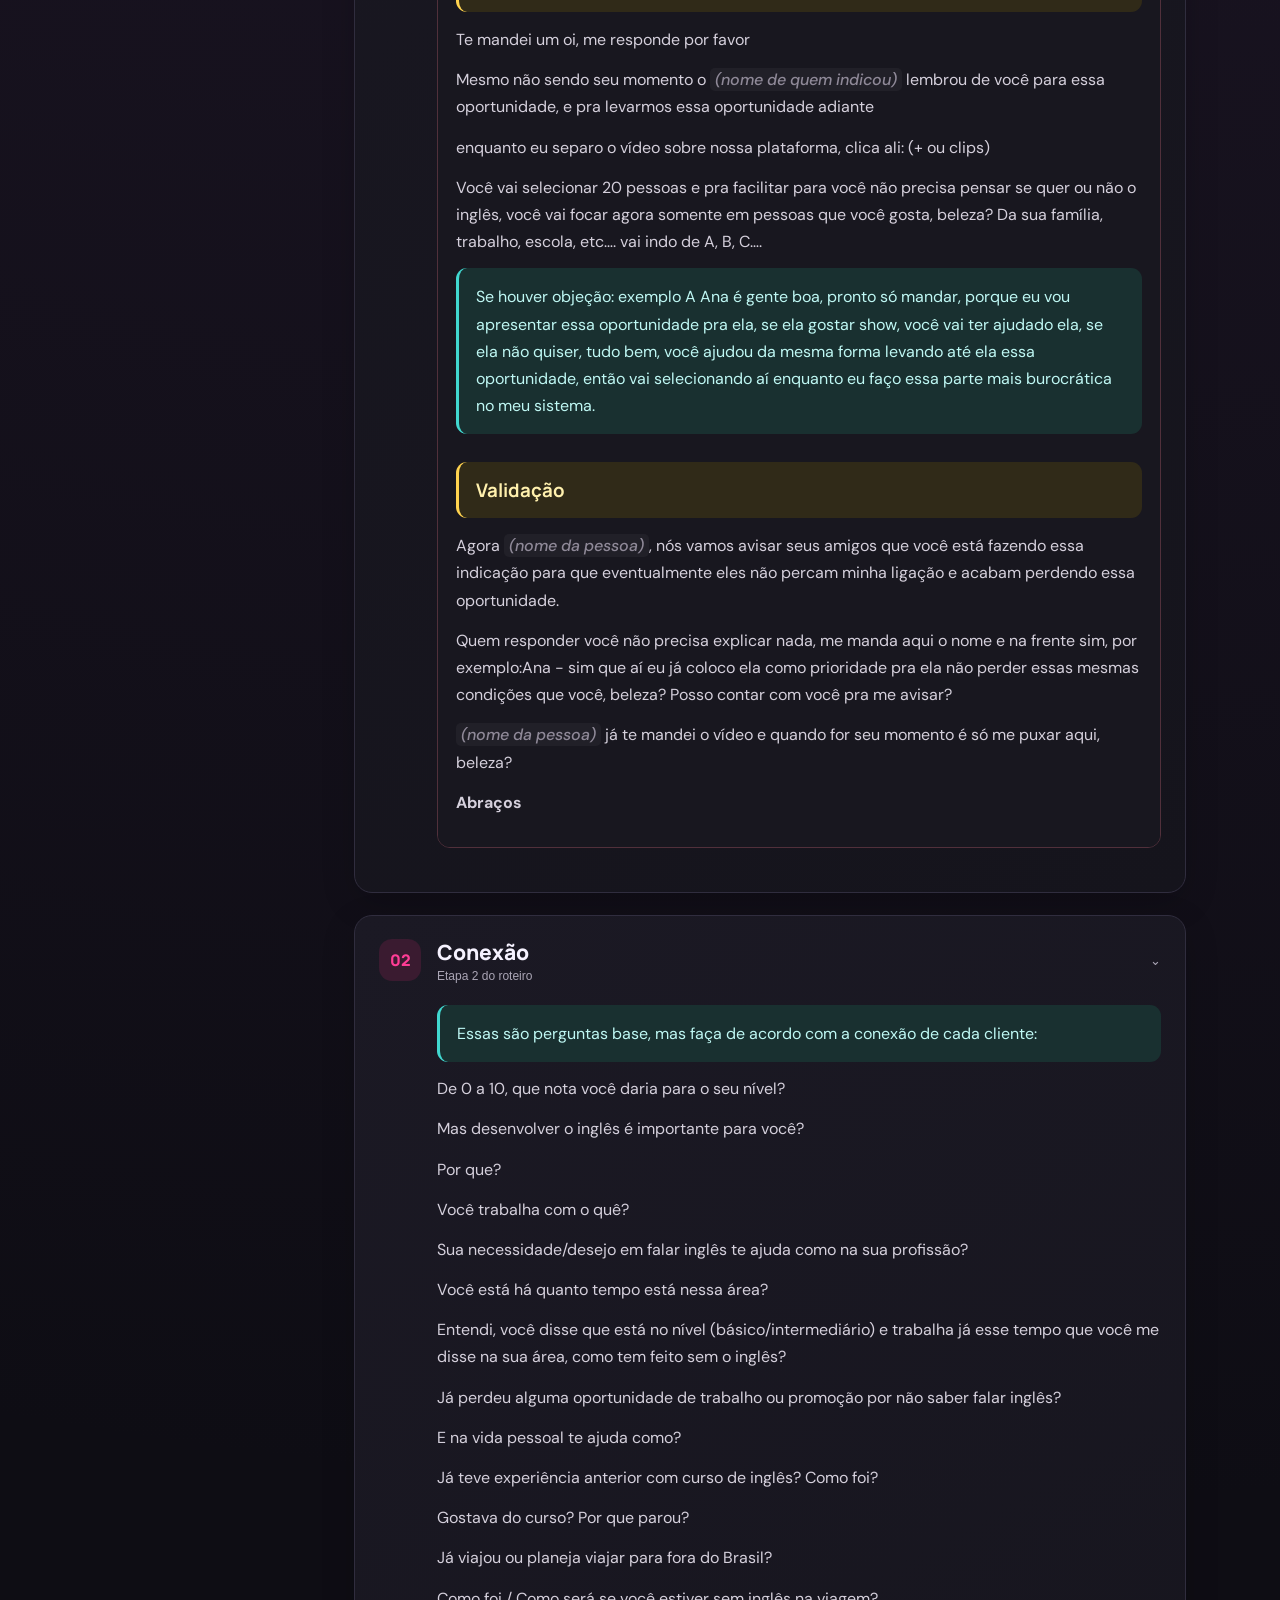
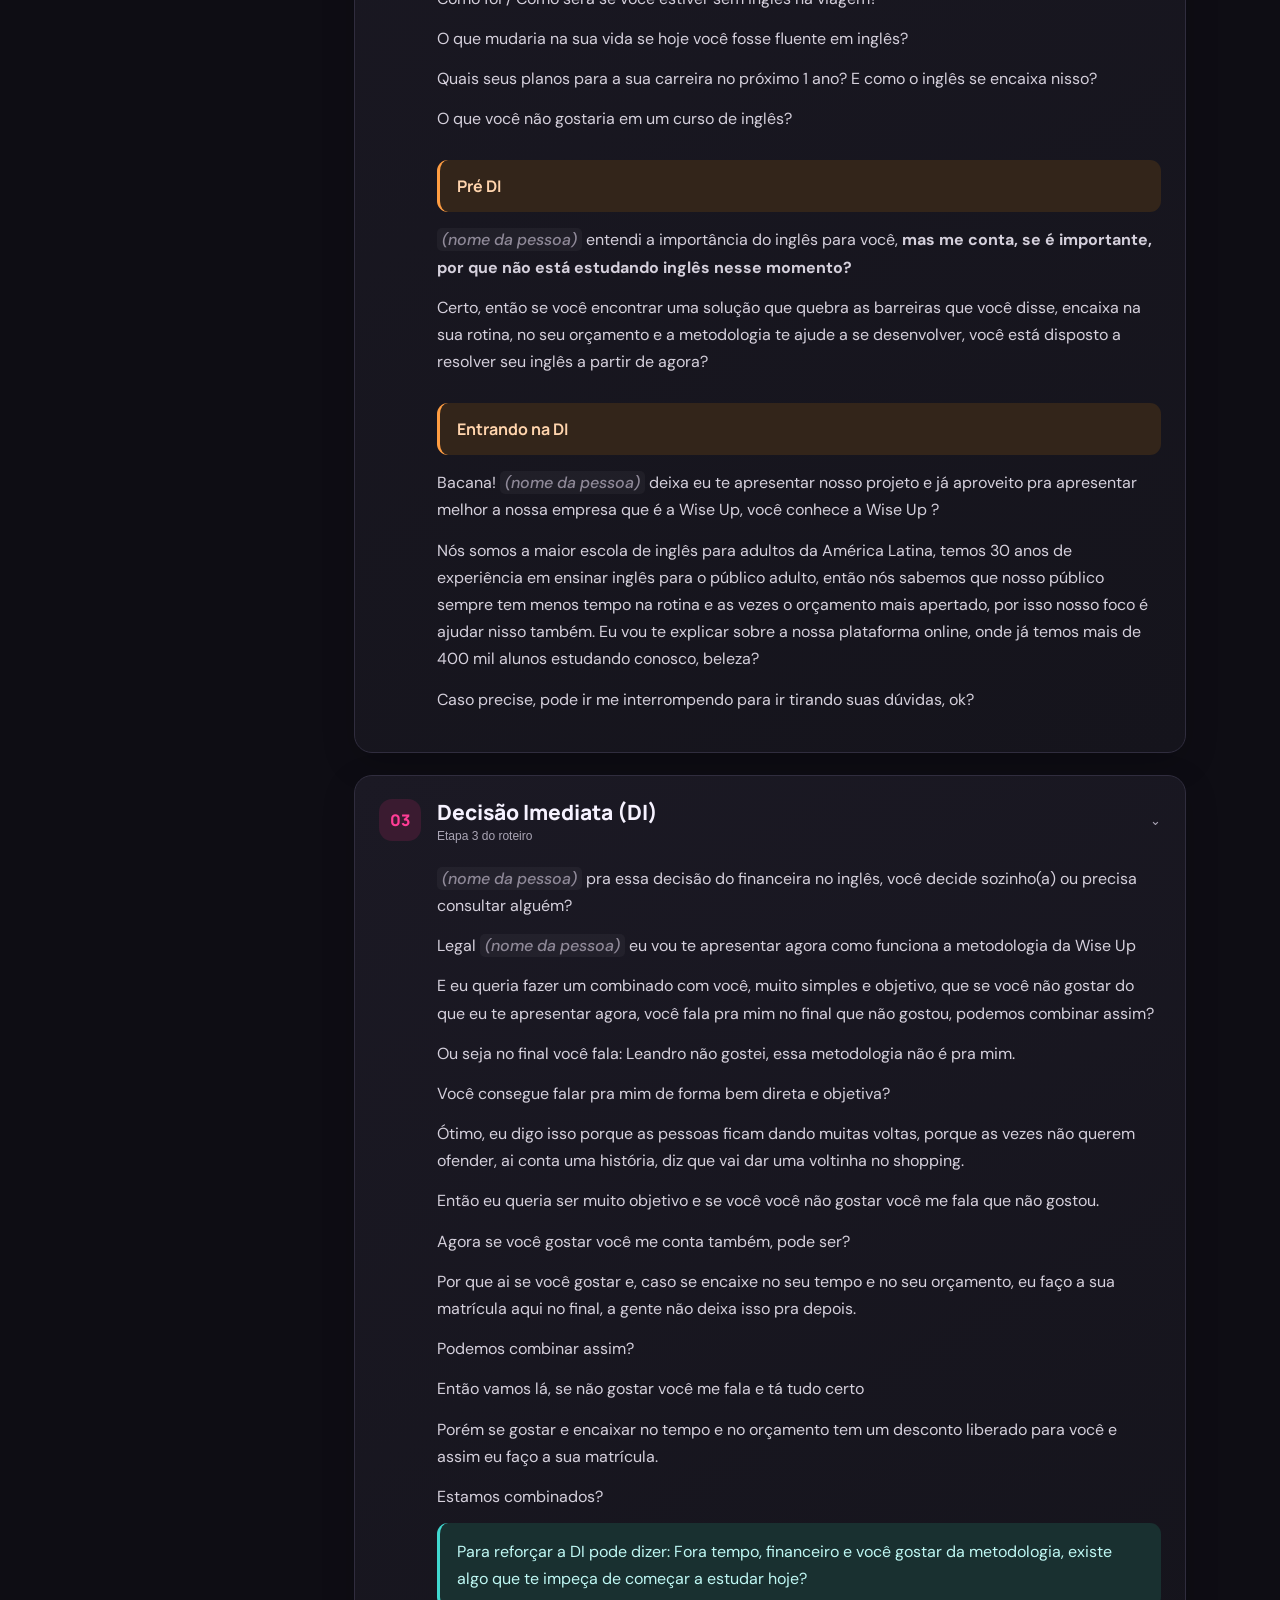
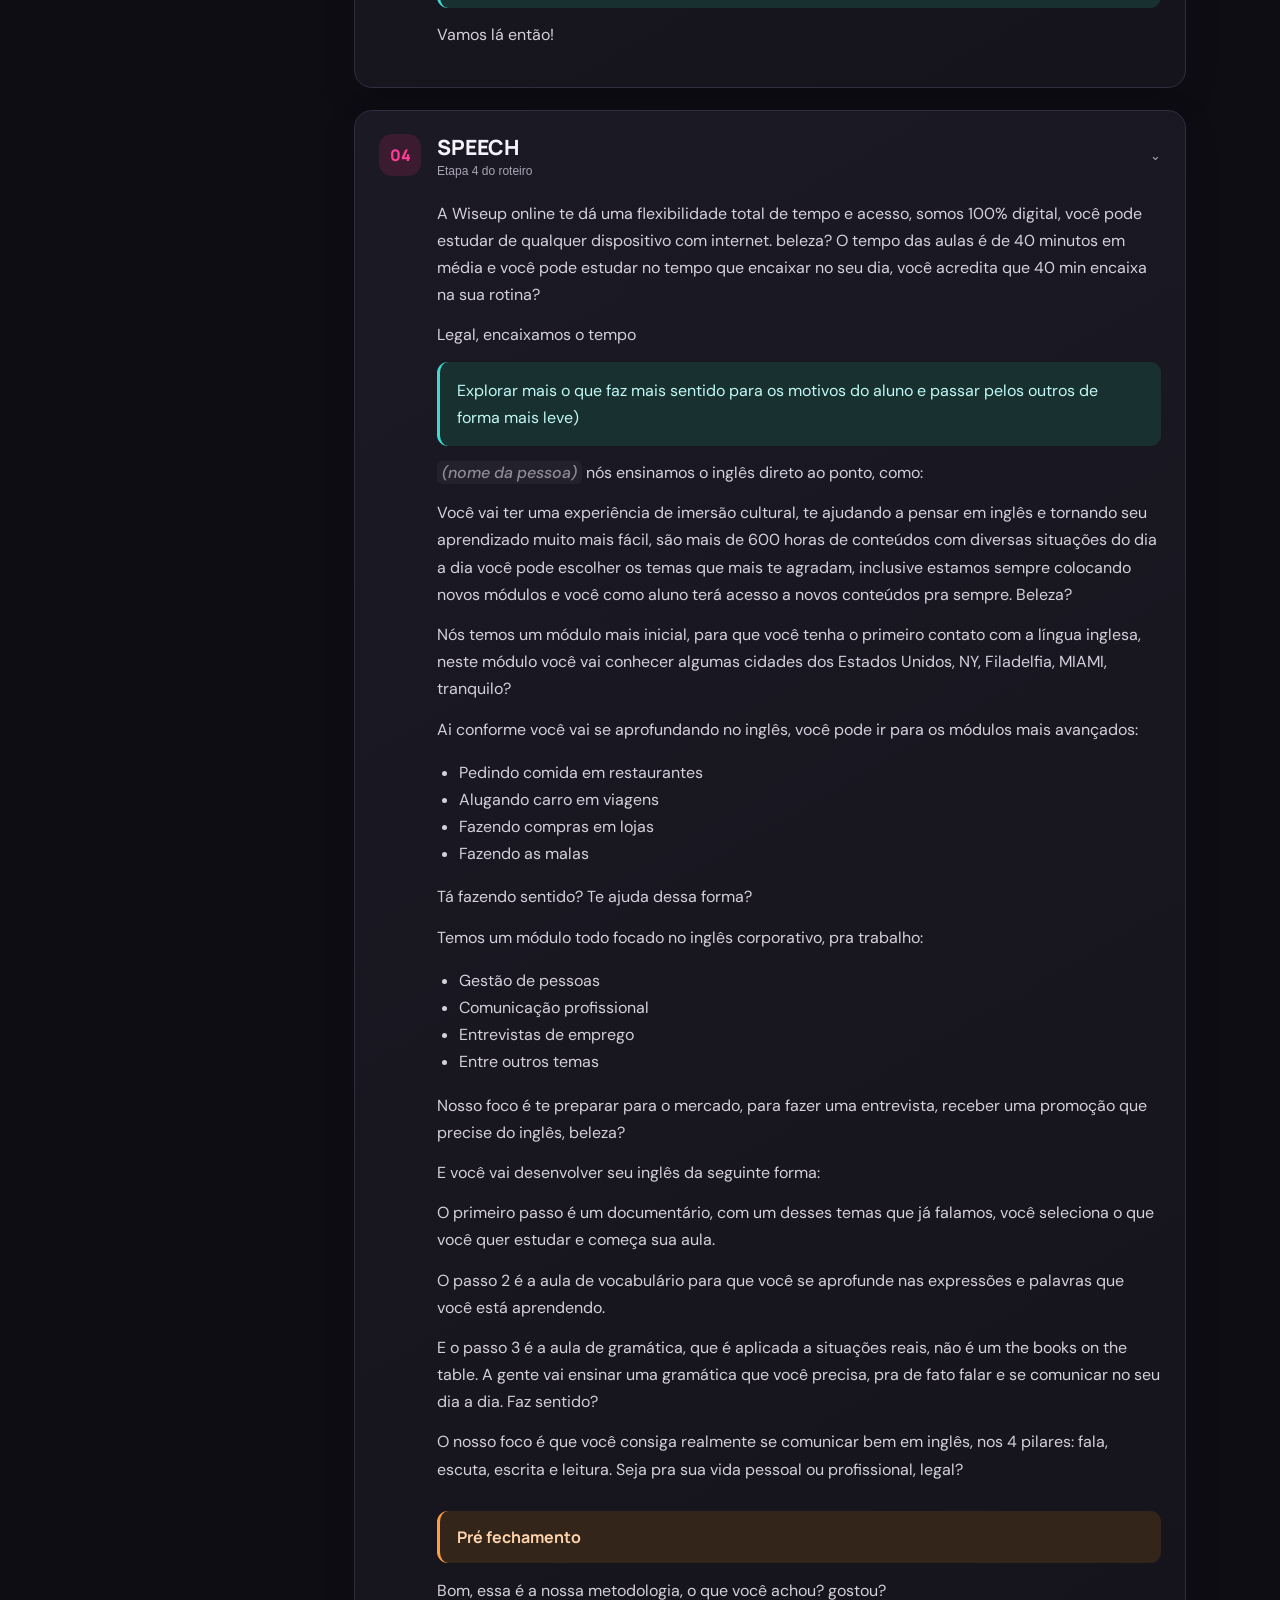
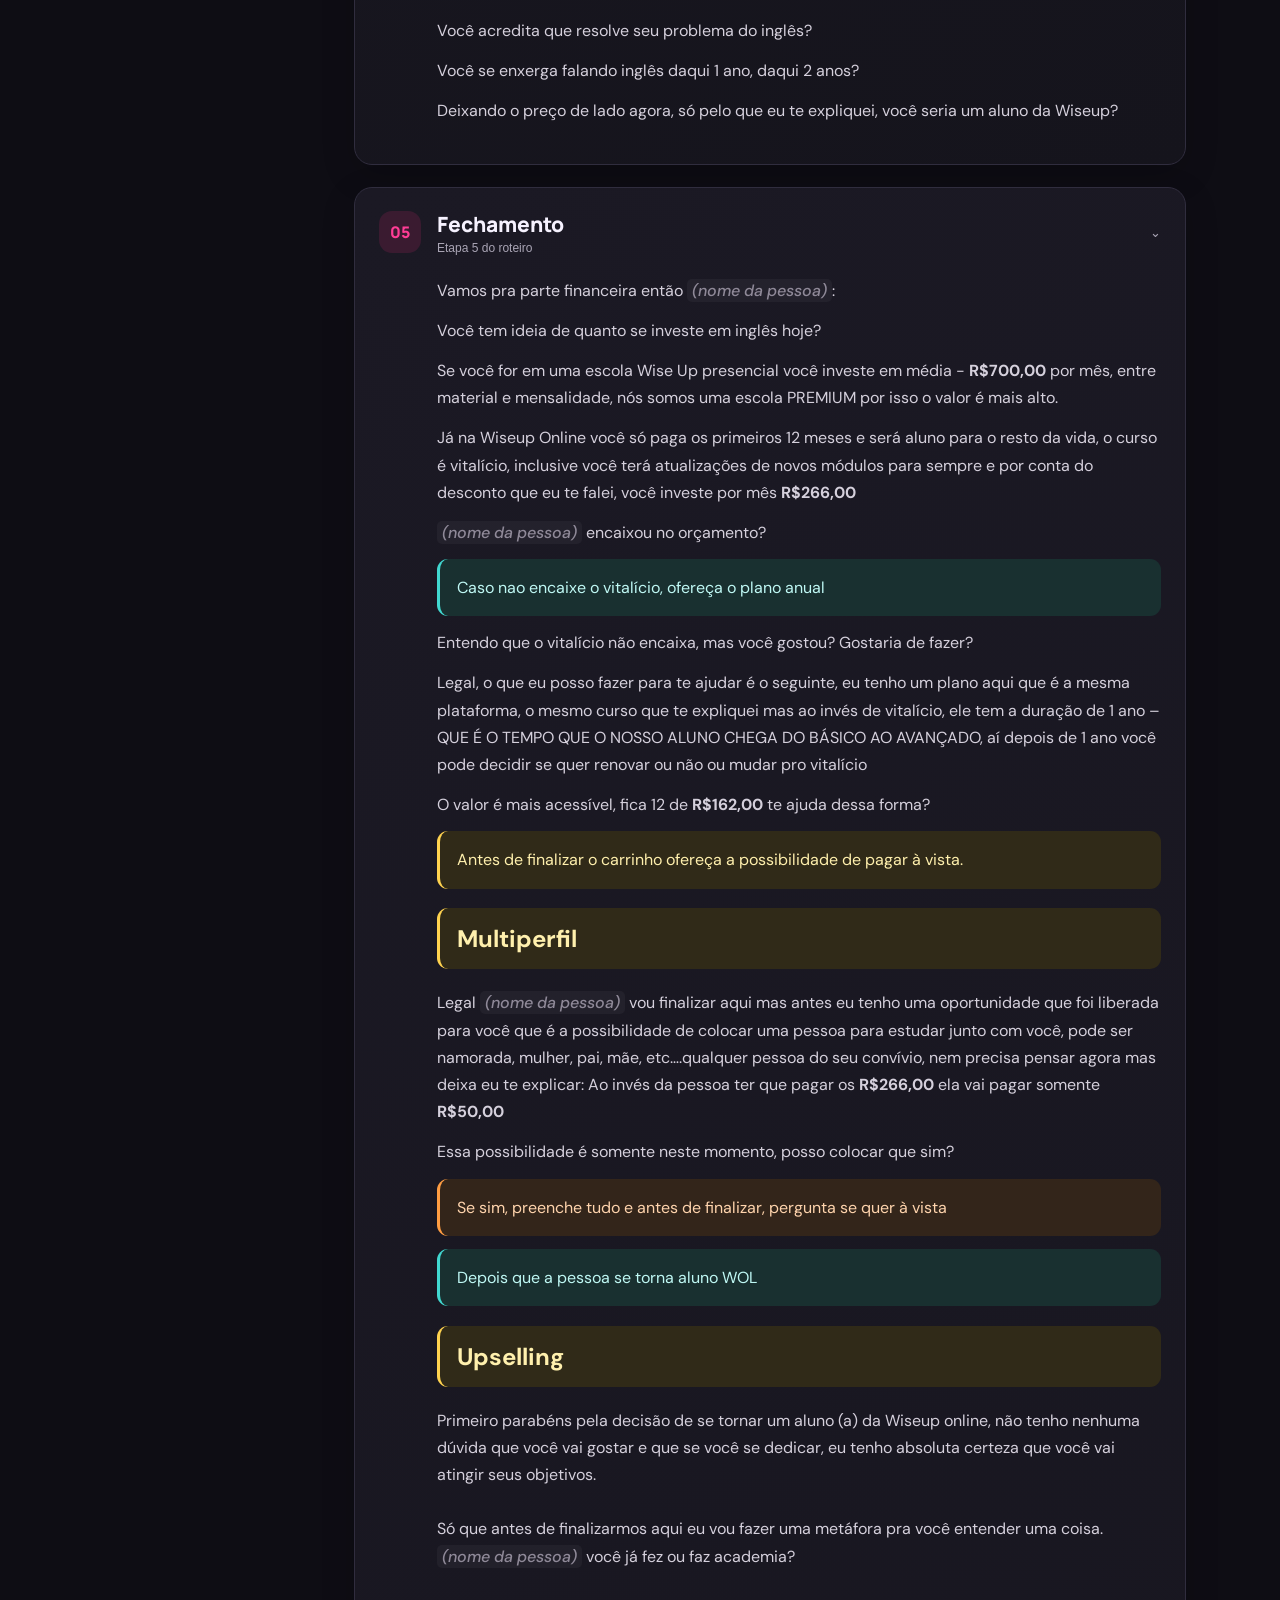
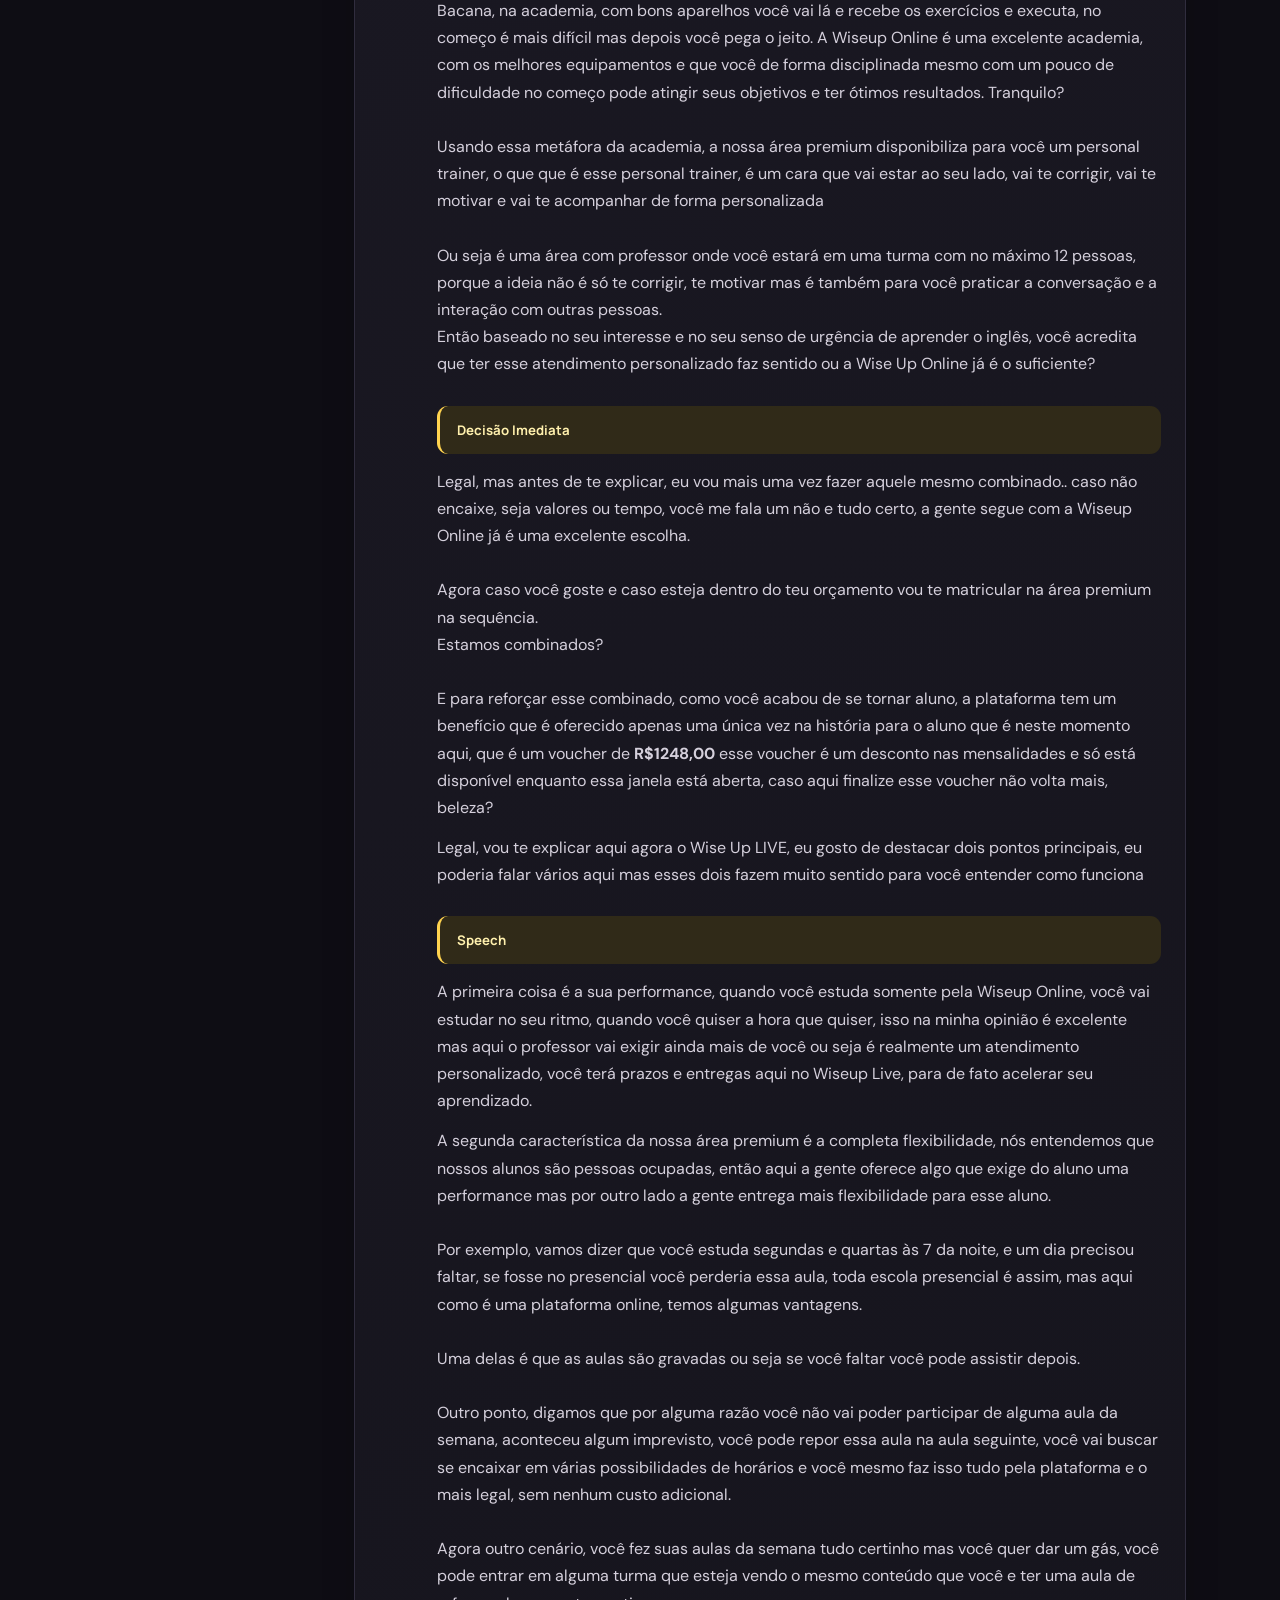
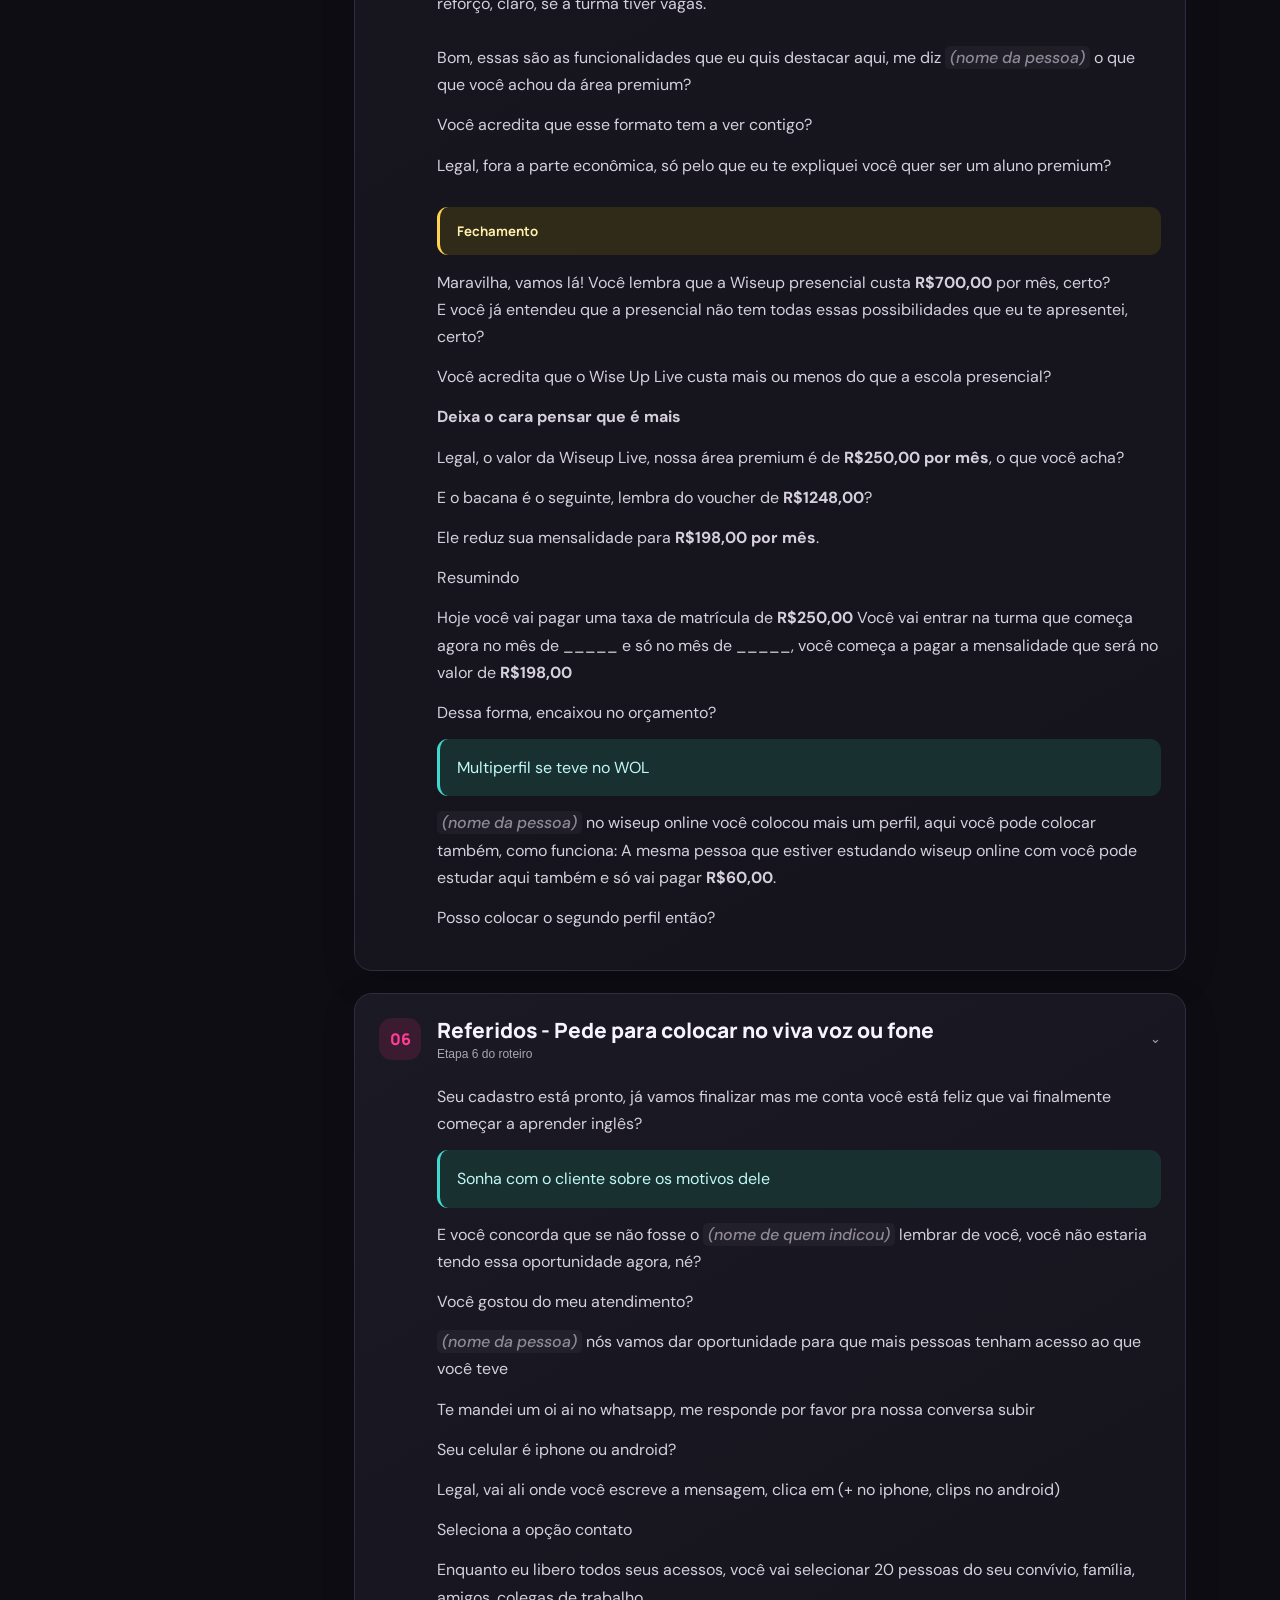
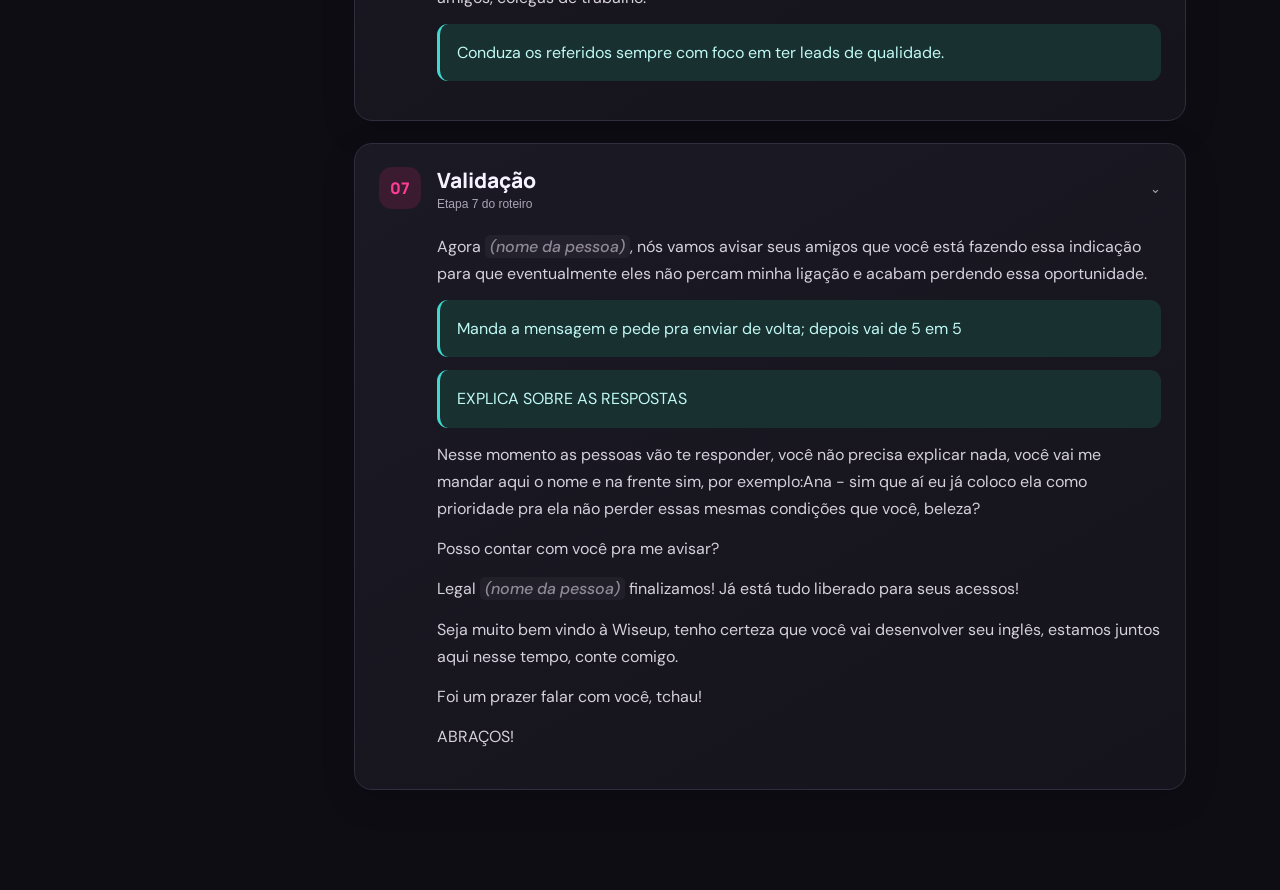
==== commit c9f20483: "Add focus mode toggle to sticky personalization bar" ====
--- a/index.html
+++ b/index.html
@@ -9,7 +9,7 @@
   <link rel="preconnect" href="https://fonts.googleapis.com">
   <link rel="preconnect" href="https://fonts.gstatic.com" crossorigin>
   <link href="https://fonts.googleapis.com/css2?family=DM+Sans:wght@400;500;600;700&family=Manrope:wght@700;800&display=swap" rel="stylesheet">
-  <link rel="stylesheet" href="styles.css?v=9">
+  <link rel="stylesheet" href="styles.css?v=10">
 </head>
 <body>
   <div class="app-shell">
@@ -31,6 +31,7 @@
         <label><span>Quem indicou</span><input id="referrerName" type="text" placeholder="Ex.: Carlos"></label>
         <label><span>Seu nome</span><input id="sellerName" type="text" placeholder="Ex.: Leandro"></label>
         <button class="clear-variables" id="clearVariables" type="button">Limpar</button>
+        <button class="button ghost" id="focusToggle" type="button" aria-pressed="false">Modo foco</button>
       </section>
 
       <section class="motivation" aria-label="Lembretes importantes">
@@ -64,6 +65,6 @@
   </div>
 
   <div class="toast" id="toast" role="status"></div>
-  <script src="app.js?v=8"></script>
+  <script src="app.js?v=10"></script>
 </body>
 </html>
--- a/styles.css
+++ b/styles.css
@@ -19,3 +19,6 @@
 .editing .variable-bar{top:76px}
 @media(max-width:900px){.editing .variable-bar{top:132px}}
 @media(max-width:850px){.variable-bar{top:76px}.editing .variable-bar{top:208px}}
+
+.variable-bar .button.ghost{display:block;flex-shrink:0;white-space:nowrap}
+body.focus .variable-bar{display:flex;top:0}
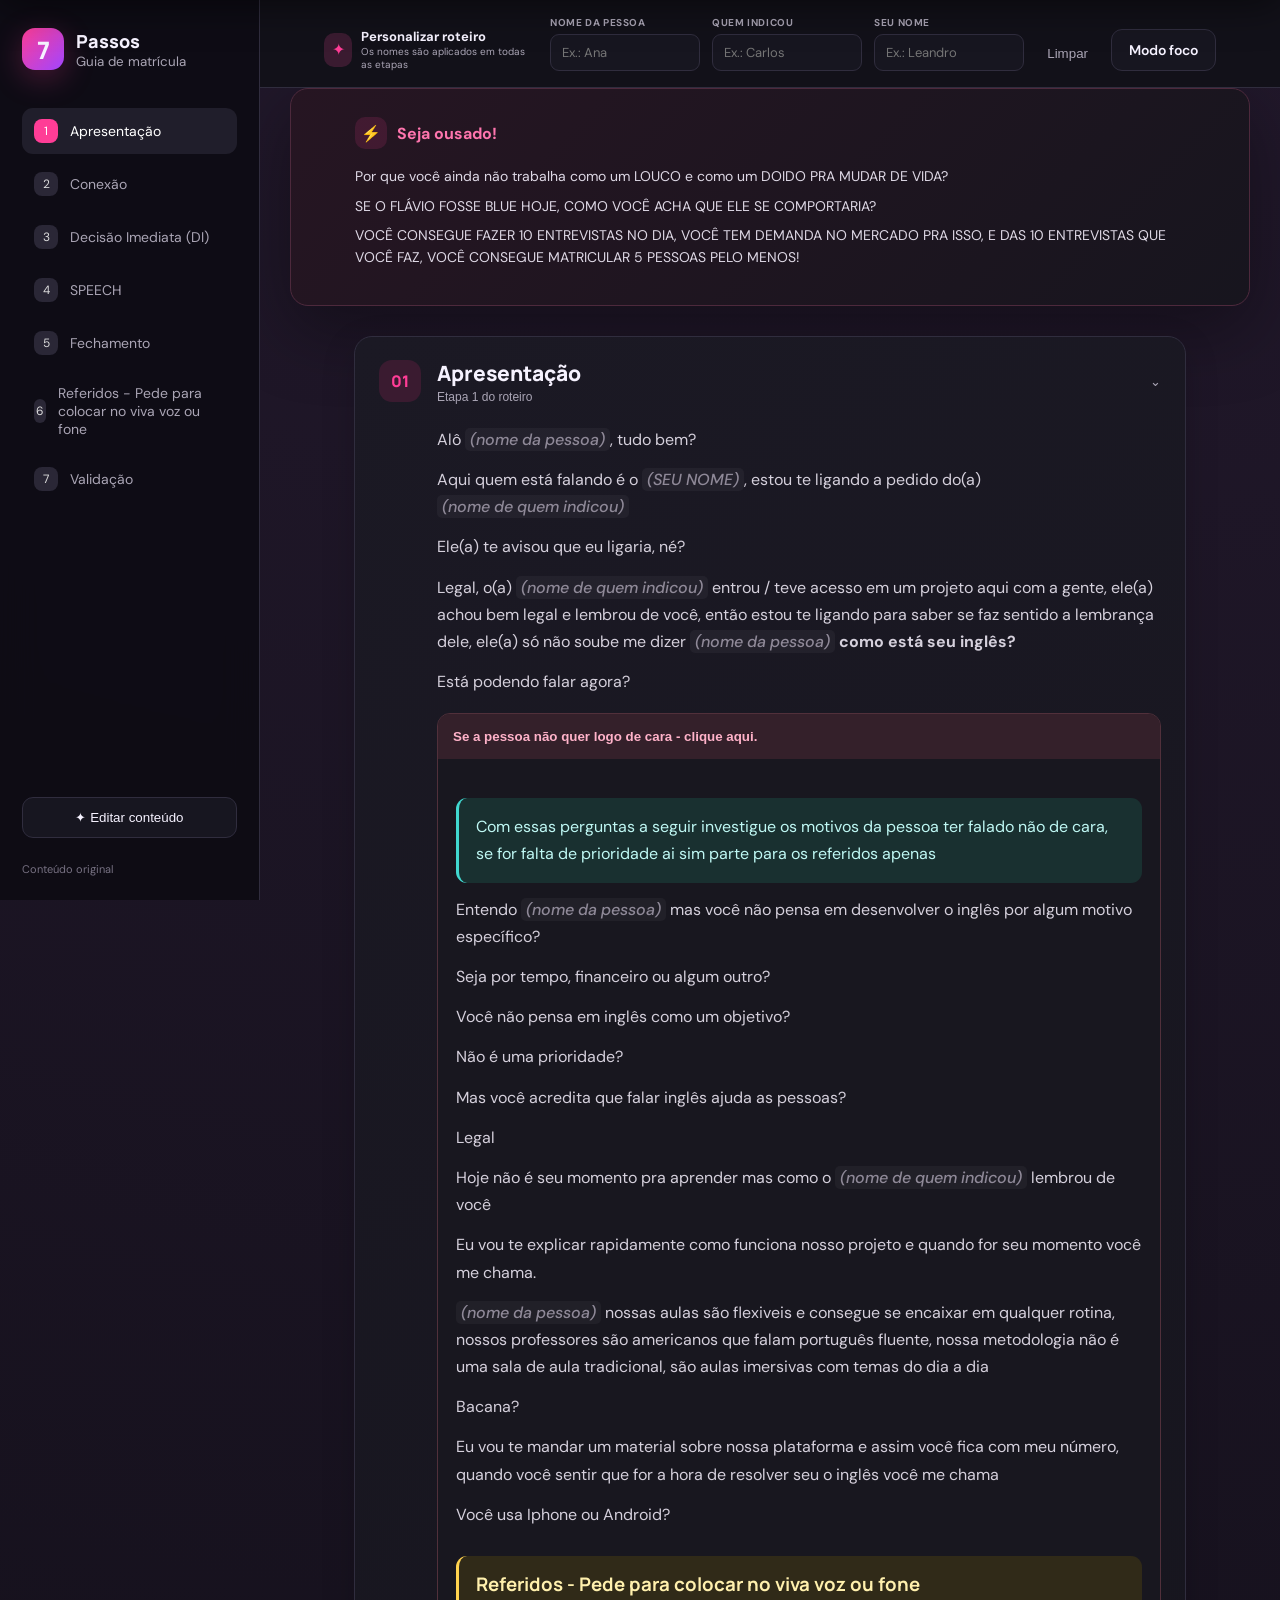
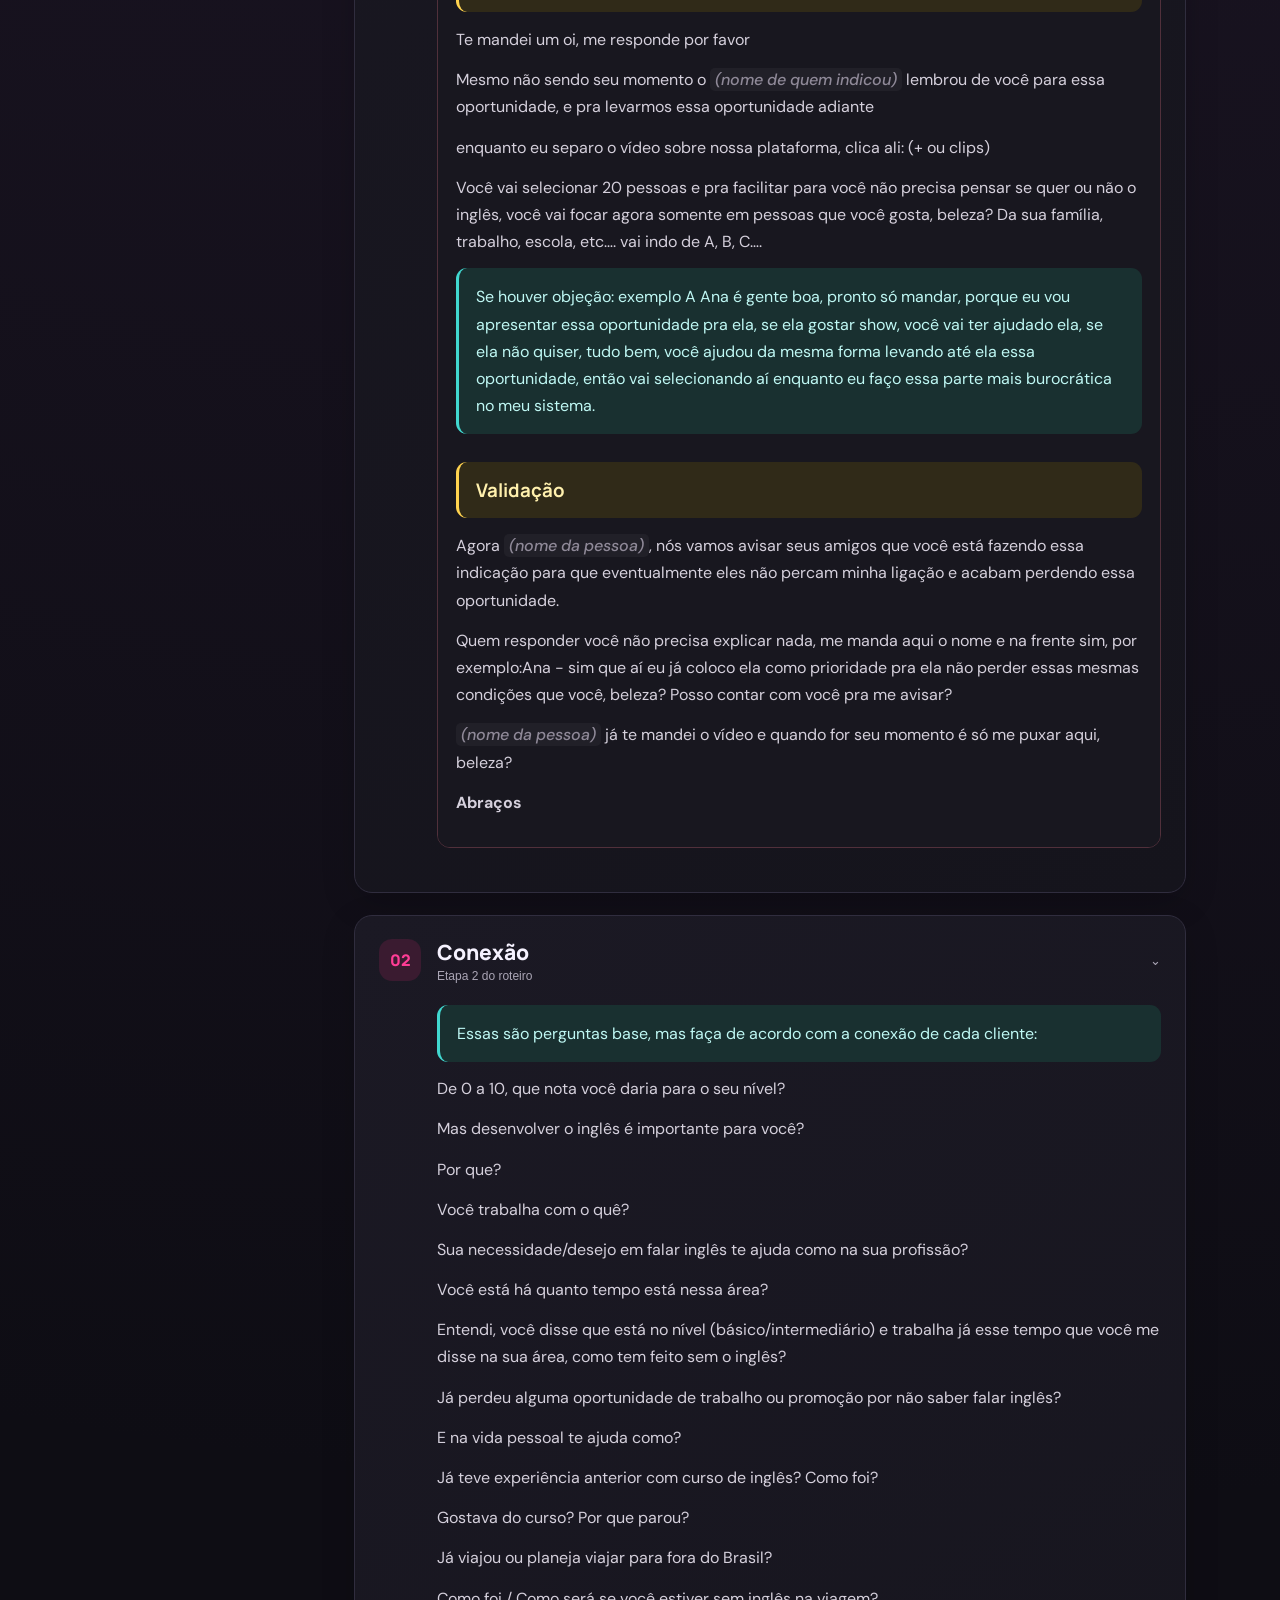
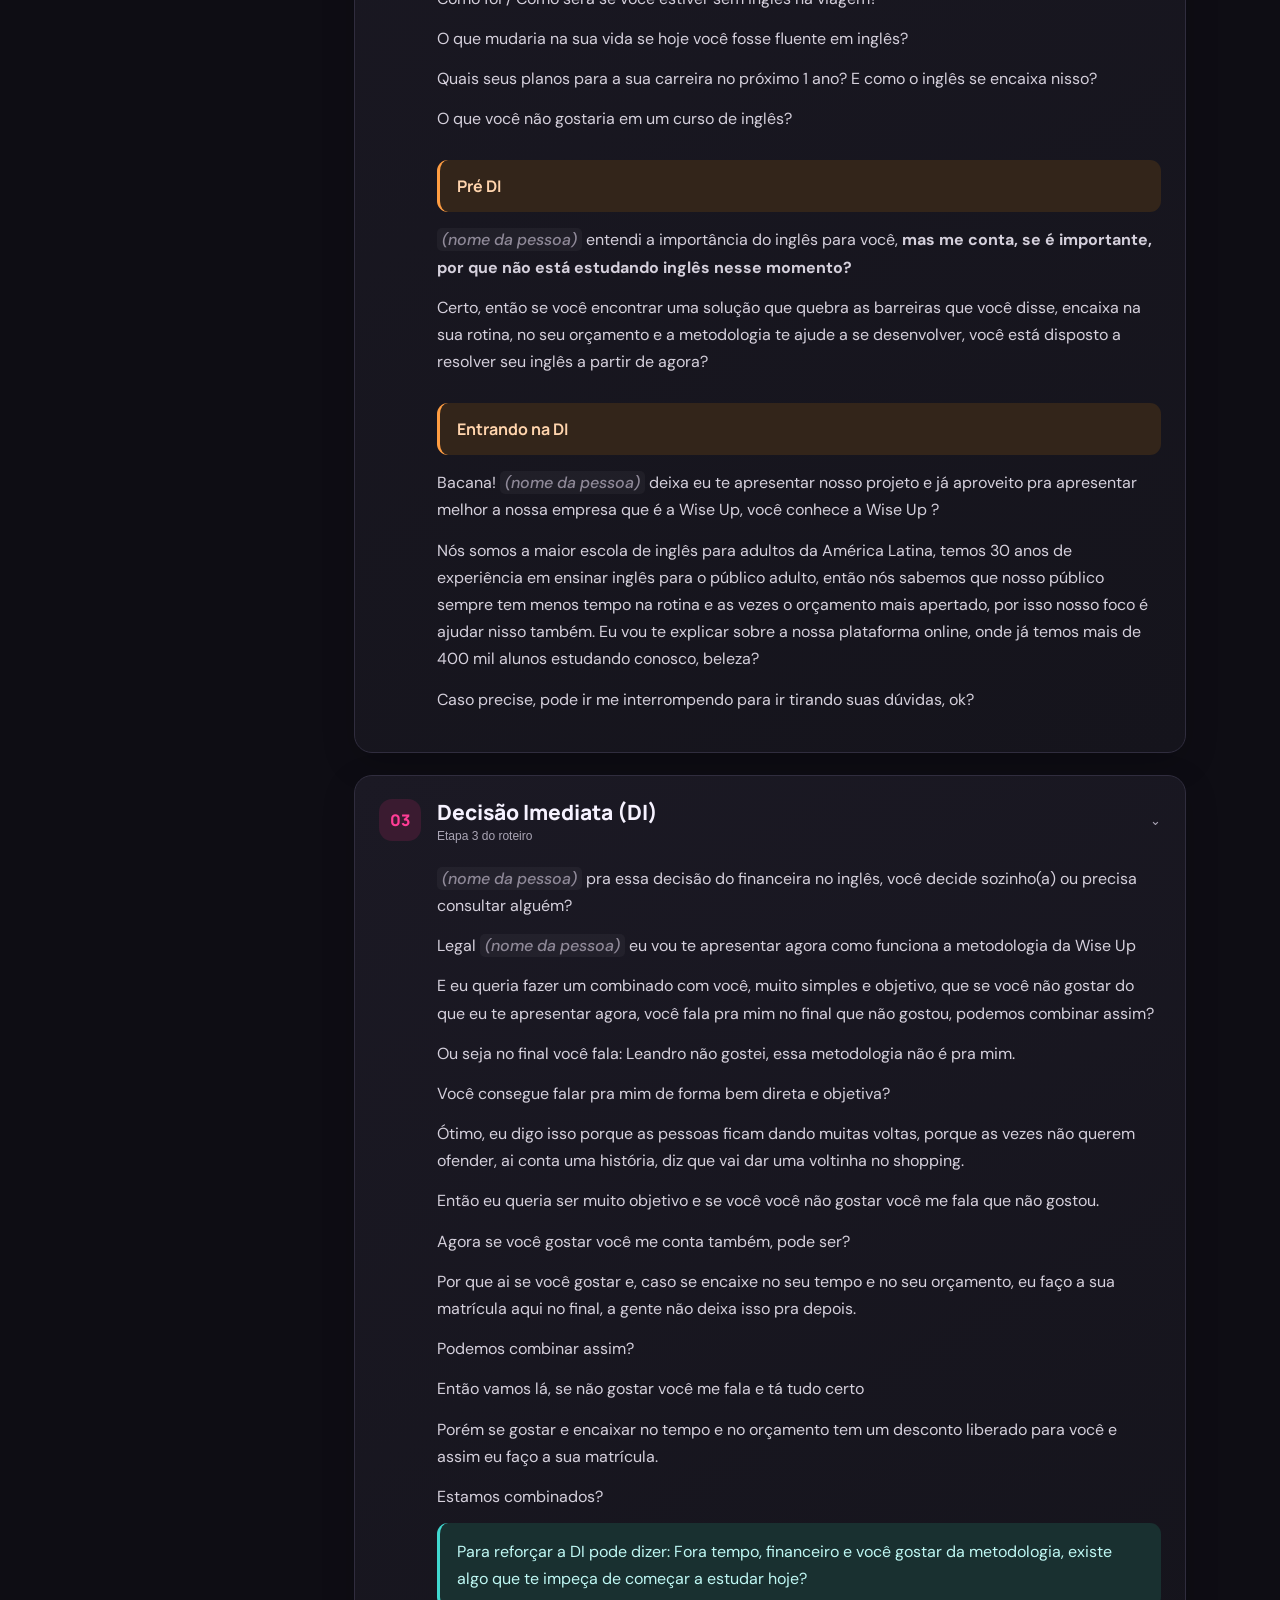
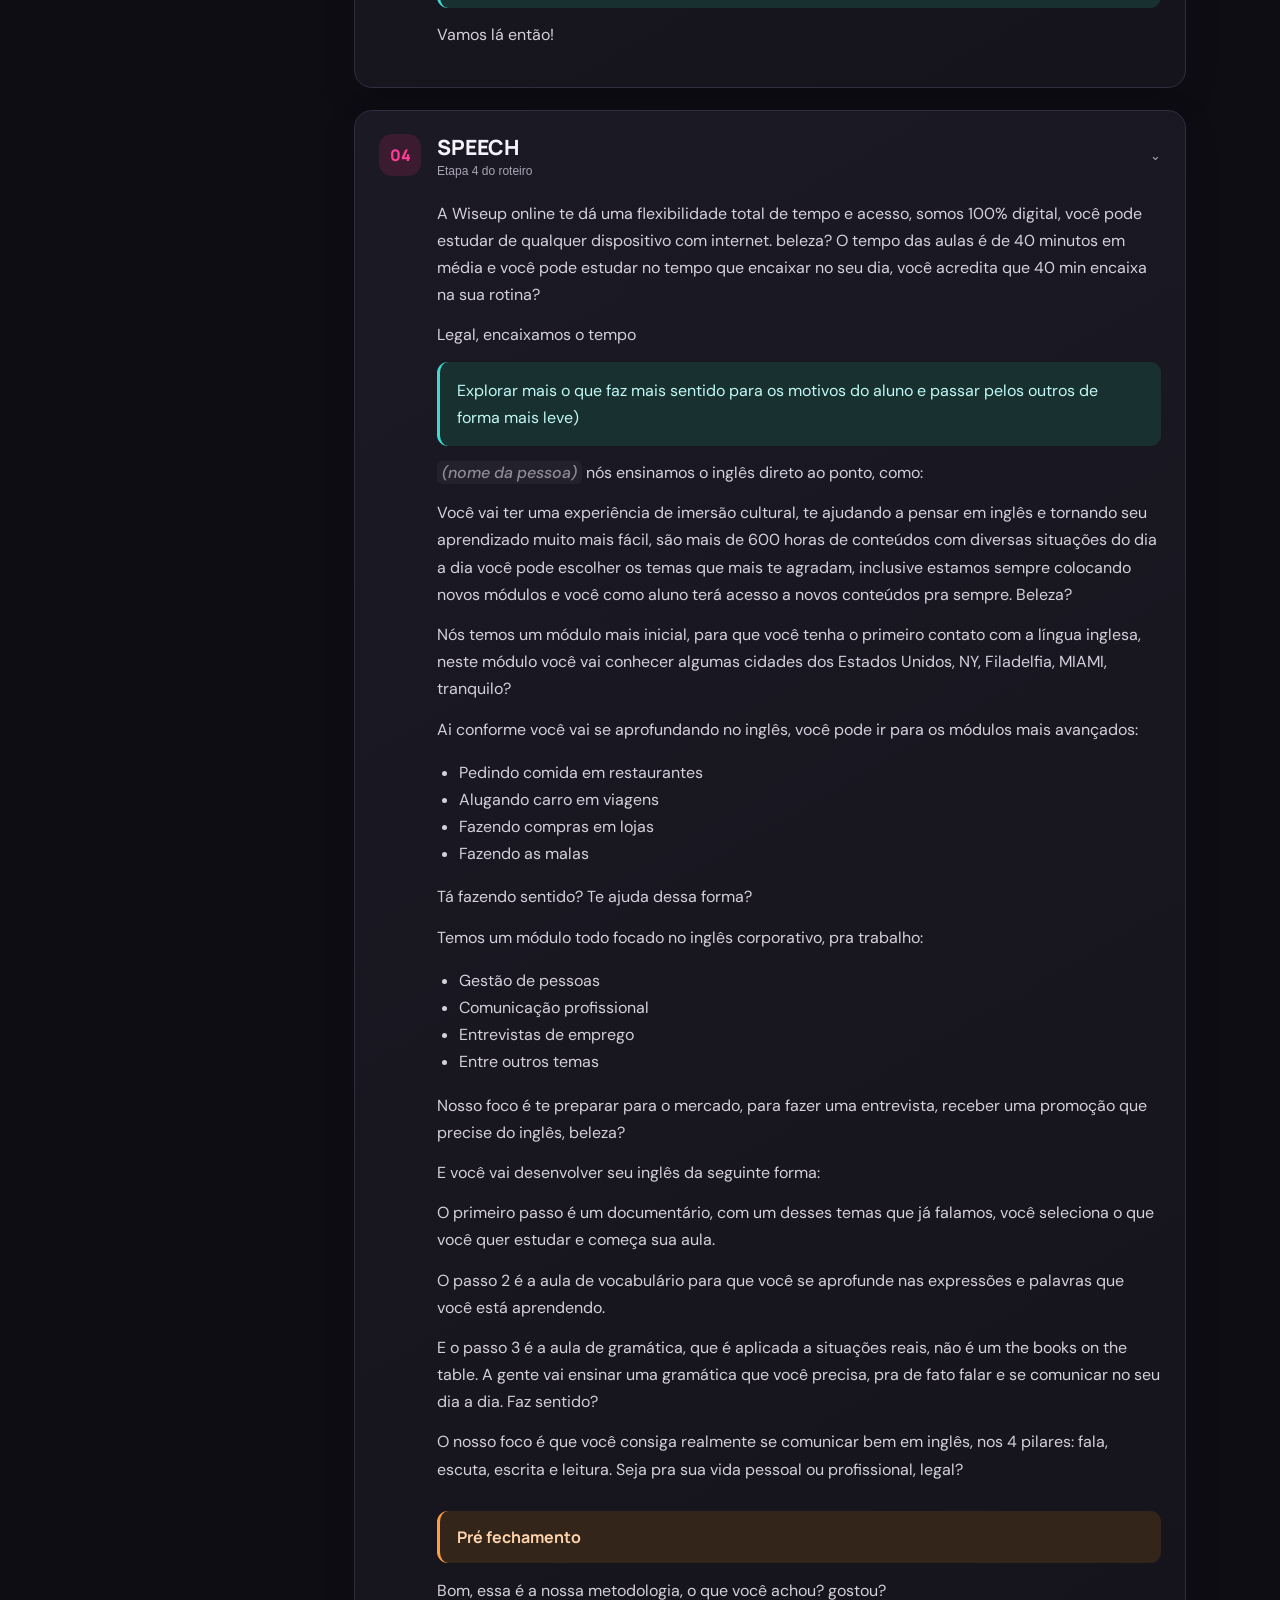
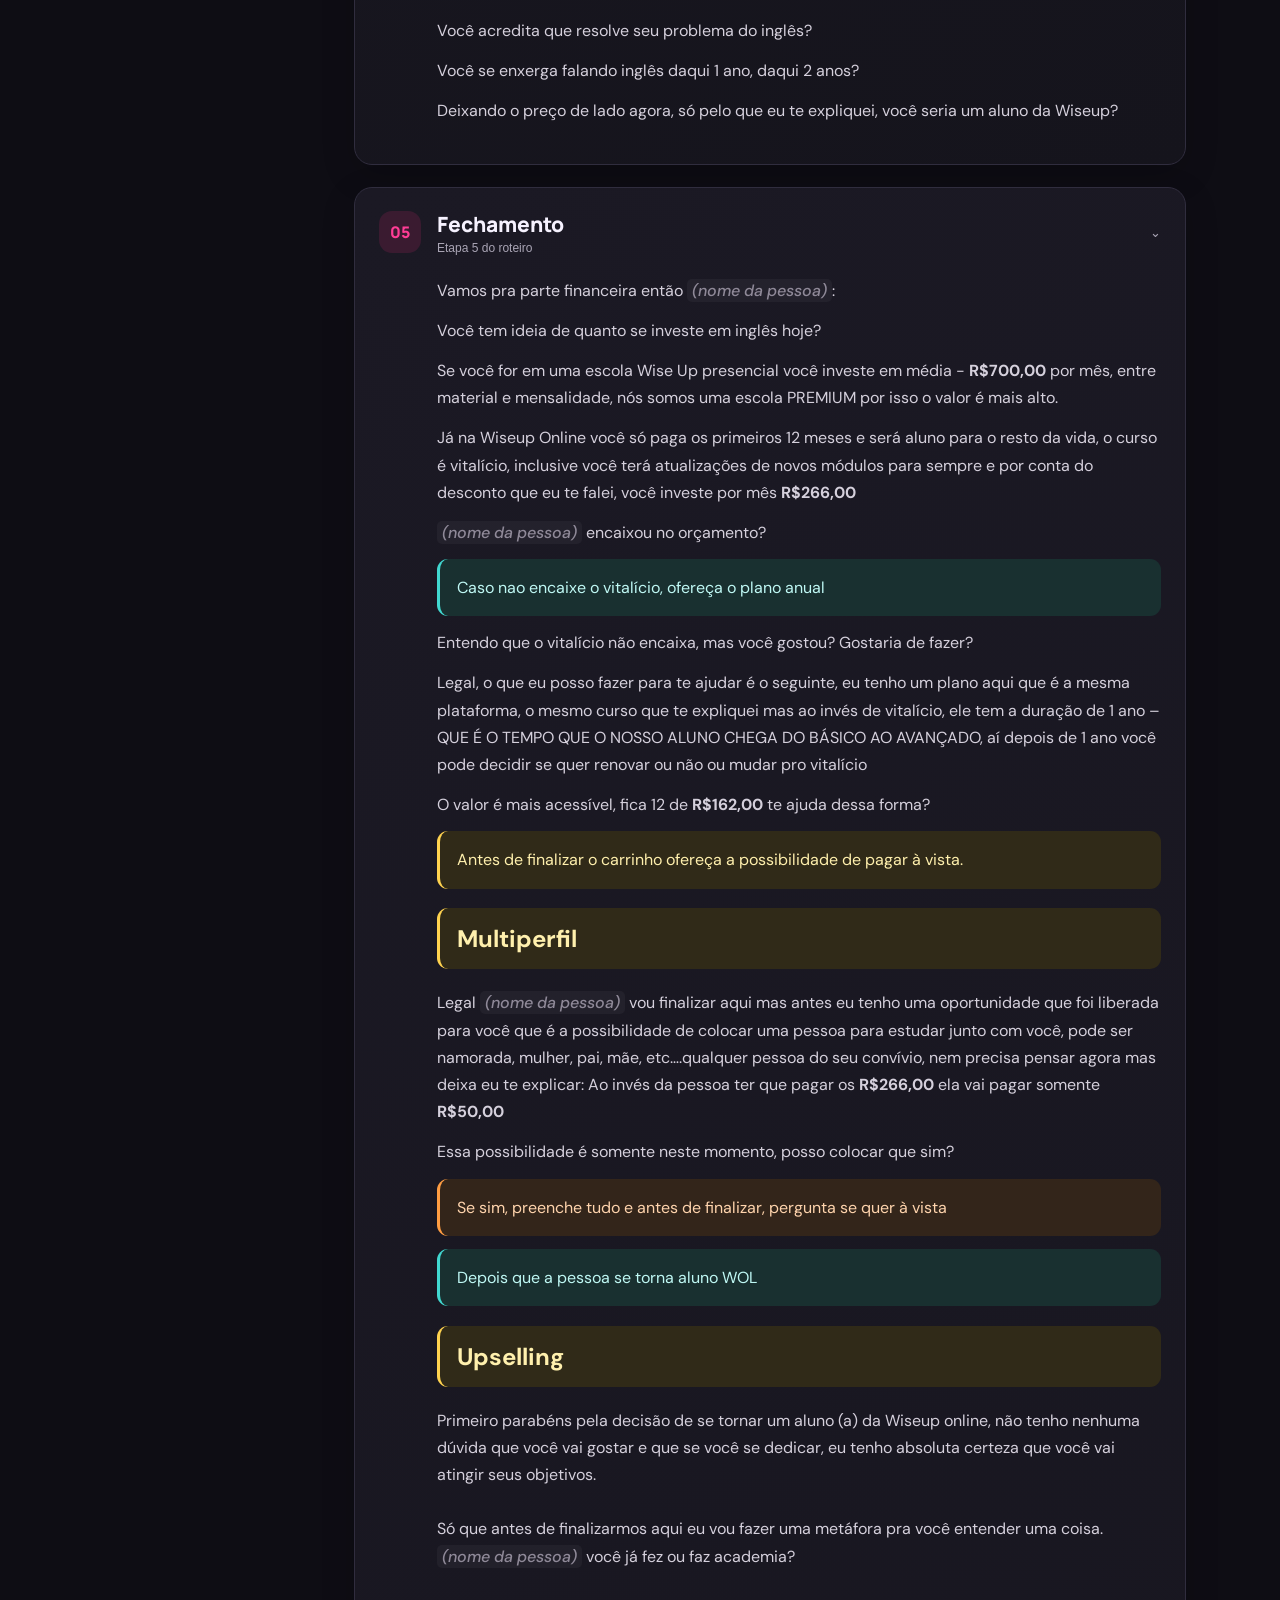
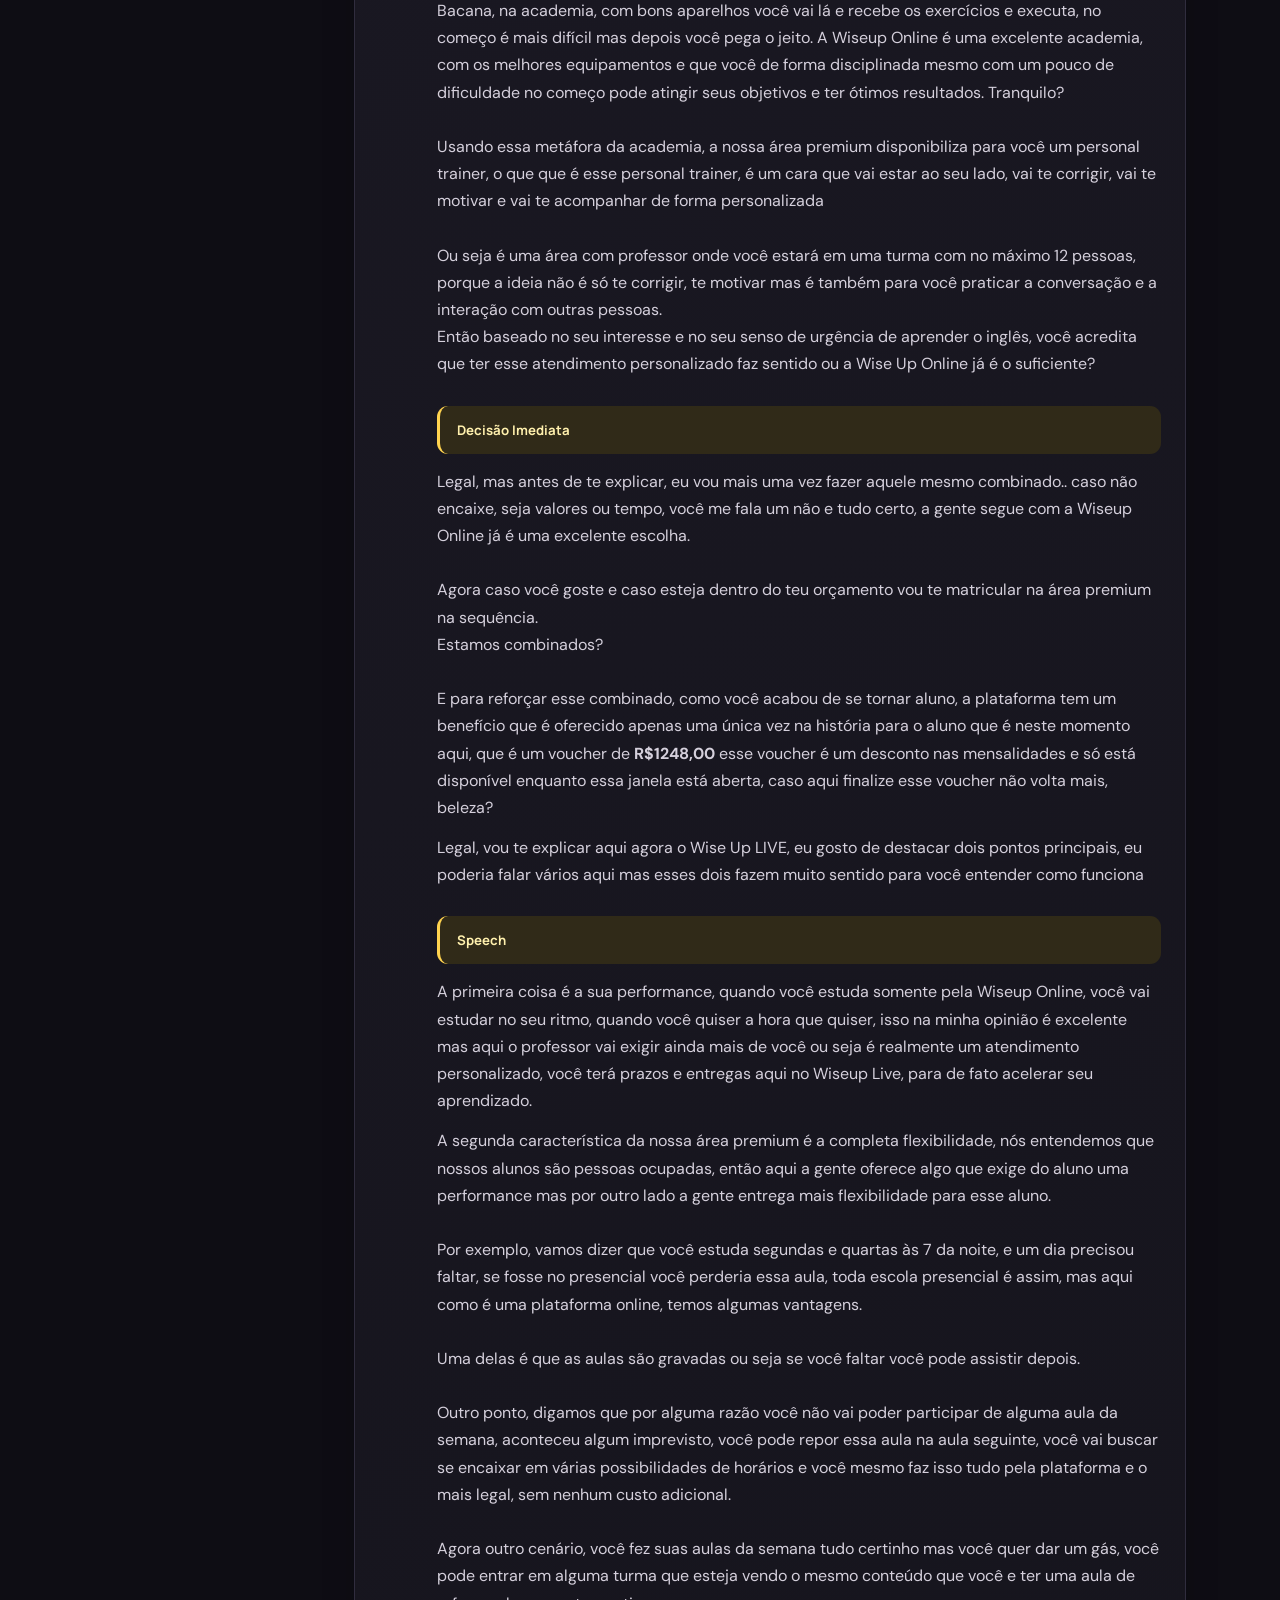
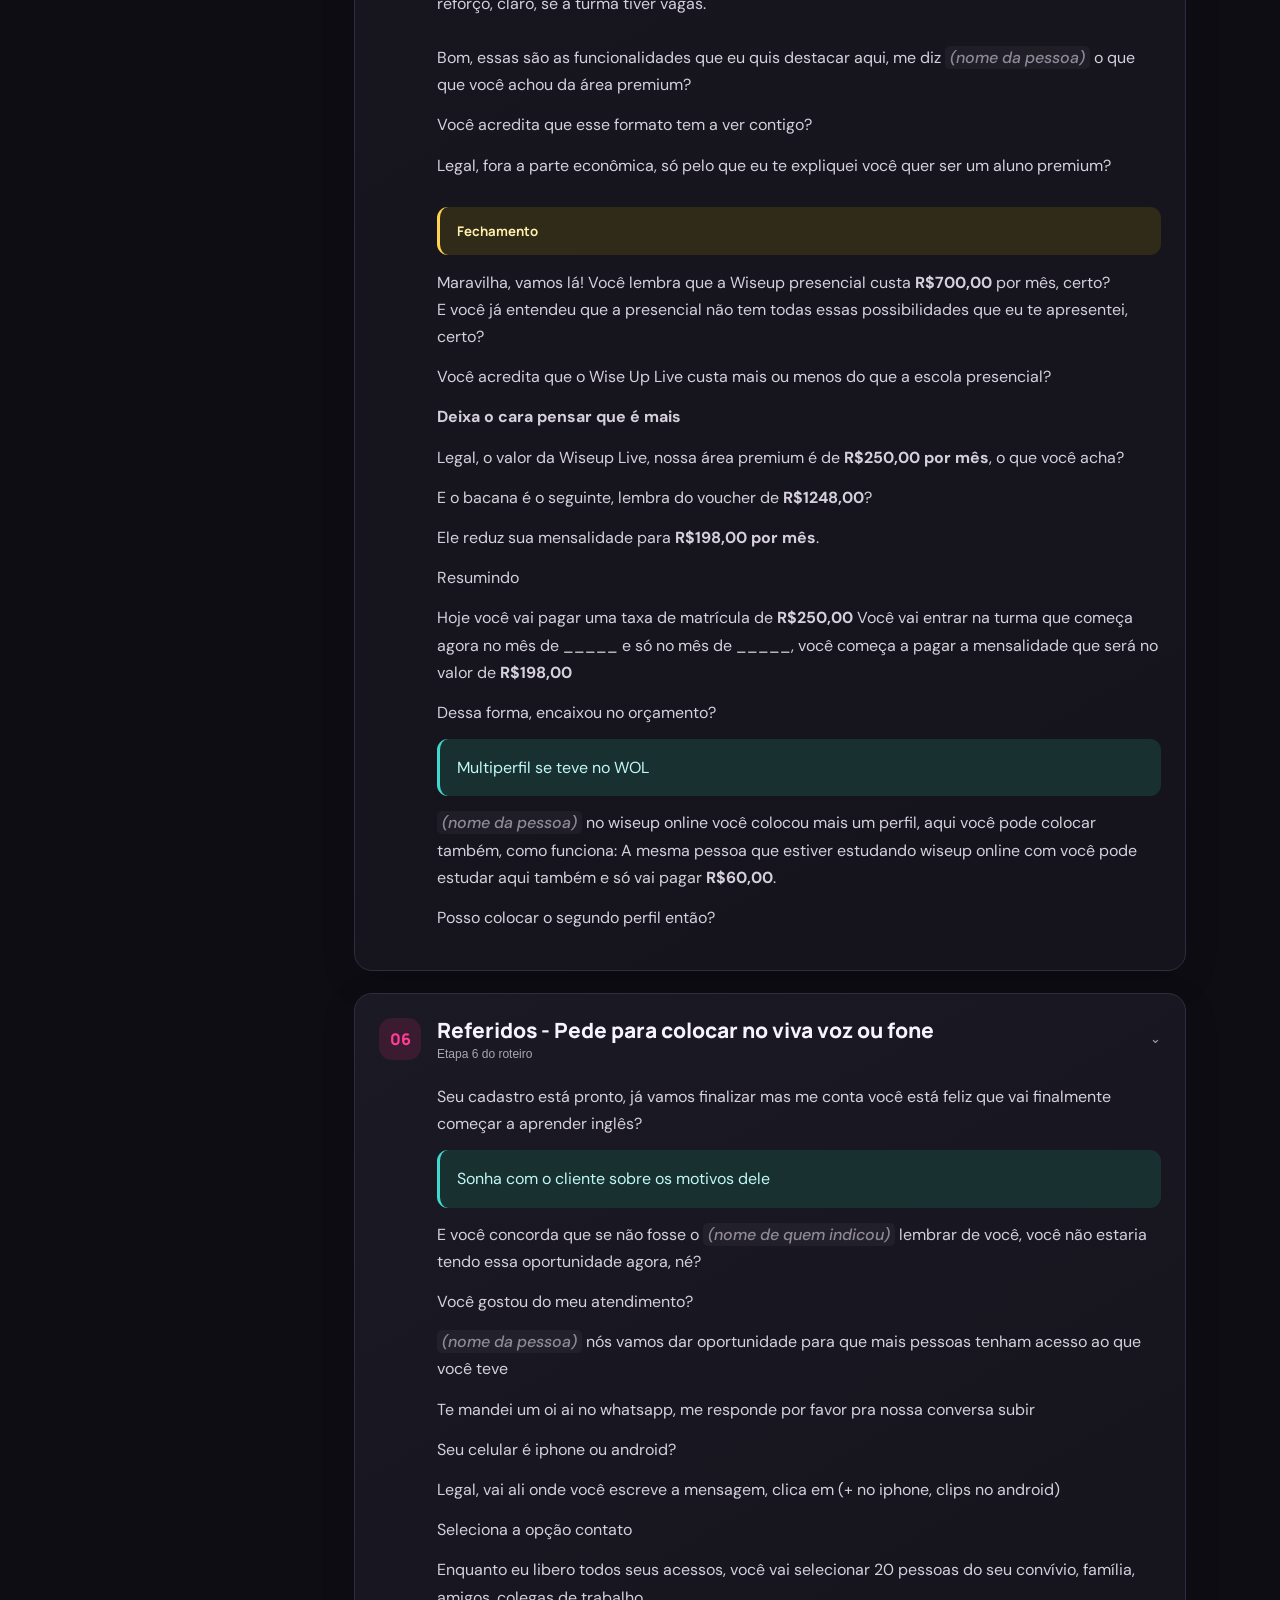
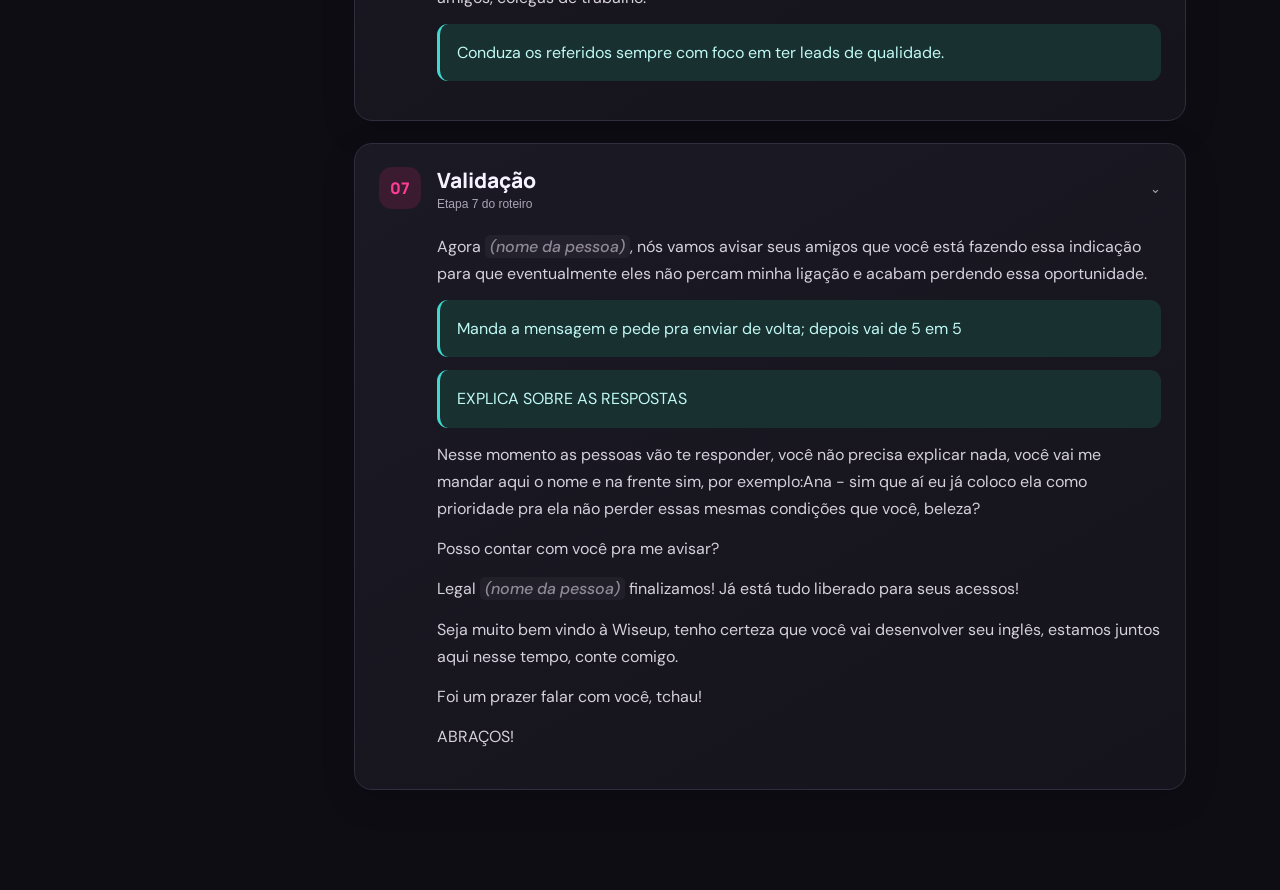
==== commit f0f5cb8a: "Add shared content publishing through GitHub with local draft recovery" ====
--- a/index.html
+++ b/index.html
@@ -9,7 +9,7 @@
   <link rel="preconnect" href="https://fonts.googleapis.com">
   <link rel="preconnect" href="https://fonts.gstatic.com" crossorigin>
   <link href="https://fonts.googleapis.com/css2?family=DM+Sans:wght@400;500;600;700&family=Manrope:wght@700;800&display=swap" rel="stylesheet">
-  <link rel="stylesheet" href="styles.css?v=10">
+  <link rel="stylesheet" href="styles.css?v=11">
 </head>
 <body>
   <div class="app-shell">
@@ -17,6 +17,7 @@
       <div class="brand"><span class="brand-mark">7</span><div><strong>Passos</strong><small>Guia de matrícula</small></div></div>
       <nav id="stepNav" aria-label="Etapas do roteiro"></nav>
       <button class="sidebar-edit" id="editToggleSide" type="button">✦ Editar conteúdo</button>
+      <button class="view-published" id="viewPublished" type="button" hidden>Ver publicado</button>
       <p class="save-status" id="saveStatus">Conteúdo original</p>
     </aside>
 
@@ -57,14 +58,28 @@
     </div>
     <div class="toolbar-group"><button type="button" id="addParagraph">＋ Parágrafo</button><button type="button" id="deleteBlock">Excluir bloco</button></div>
     <div class="toolbar-spacer"></div>
+    <button class="toolbar-link" id="recoverDraft" type="button">Recuperar rascunho</button>
     <button class="toolbar-link" id="exportContent" type="button">Backup</button>
     <label class="toolbar-link file-label">Importar<input type="file" id="importContent" accept="application/json"></label>
-    <button class="toolbar-link danger" id="resetContent" type="button">Restaurar</button>
-    <button class="button primary" id="finishEditing" type="button">Salvar e sair</button>
+    <button class="toolbar-link danger" id="resetContent" type="button">Descartar rascunho</button>
+    <button class="button ghost" id="finishEditing" type="button">Salvar rascunho</button>
+    <button class="button primary" id="publishContent" type="button">Publicar no site</button>
     <button class="icon-button" id="closeEditor" type="button">×</button>
   </div>
 
+  <dialog class="publish-dialog" id="publishDialog" aria-labelledby="publishTitle">
+    <form id="publishForm">
+      <h2 id="publishTitle">Publicar para todos</h2>
+      <p>O texto será salvo no site e ficará disponível em qualquer navegador. Os nomes preenchidos continuam apenas neste navegador.</p>
+      <label for="githubToken">Credencial do GitHub</label>
+      <input id="githubToken" type="password" autocomplete="off" spellcheck="false" required placeholder="Cole seu token de acesso">
+      <p class="publish-help">Use um <a href="https://github.com/settings/personal-access-tokens/new" target="_blank" rel="noopener noreferrer">token com acesso somente ao repositório 7-passos-matricula</a> e permissão <strong>Contents: Read and write</strong>. A credencial é enviada apenas ao GitHub e não fica salva no site.</p>
+      <p id="publishMessage" role="status" aria-live="polite"></p>
+      <div class="publish-actions"><button class="button ghost" id="cancelPublish" type="button">Cancelar</button><button class="button primary" id="confirmPublish" type="submit">Publicar agora</button></div>
+    </form>
+  </dialog>
   <div class="toast" id="toast" role="status"></div>
-  <script src="app.js?v=10"></script>
+  <script src="shared-content.js?v=11"></script>
+  <script src="app.js?v=11"></script>
 </body>
 </html>
--- a/styles.css
+++ b/styles.css
@@ -22,3 +22,11 @@
 
 .variable-bar .button.ghost{display:block;flex-shrink:0;white-space:nowrap}
 body.focus .variable-bar{display:flex;top:0}
+
+.publish-dialog{width:min(520px,calc(100% - 32px));max-height:90vh;overflow:auto;padding:28px;border:1px solid var(--line);border-radius:18px;background:var(--surface);color:var(--text);box-shadow:var(--shadow)}
+.publish-dialog::backdrop{background:#05040abb}.publish-dialog h2{margin:0 0 16px;font-family:Manrope}.publish-dialog p{color:var(--muted);line-height:1.6}.publish-dialog label{display:block;margin-bottom:8px;font-weight:700}.publish-dialog input{width:100%;padding:12px;border:1px solid var(--line);border-radius:10px;background:var(--bg);color:var(--text);font:inherit}.publish-dialog input:focus{outline:2px solid var(--pink)}.publish-help{font-size:13px}.publish-help a{color:#ff86b8}.publish-actions{display:flex;justify-content:flex-end;gap:10px;margin-top:20px}.publish-actions button:disabled{opacity:.5;cursor:wait}#publishMessage{color:#ffd34f}.view-published{position:absolute;bottom:100px;left:22px;width:calc(100% - 44px);padding:10px;border:1px solid var(--line);border-radius:10px;background:var(--surface);color:var(--text);cursor:pointer}.view-published[hidden]{display:none}.save-status{max-width:215px;font-size:11px}
+
+.editing{padding-top:var(--editor-height,76px)}.editing .topbar,.editing .variable-bar{top:var(--editor-height,76px)}
+@media(max-width:850px){.editing .variable-bar{top:calc(var(--editor-height,132px) + 76px)}}
+
+.editor-toolbar .button.ghost{display:block}.toolbar-link{white-space:nowrap}
